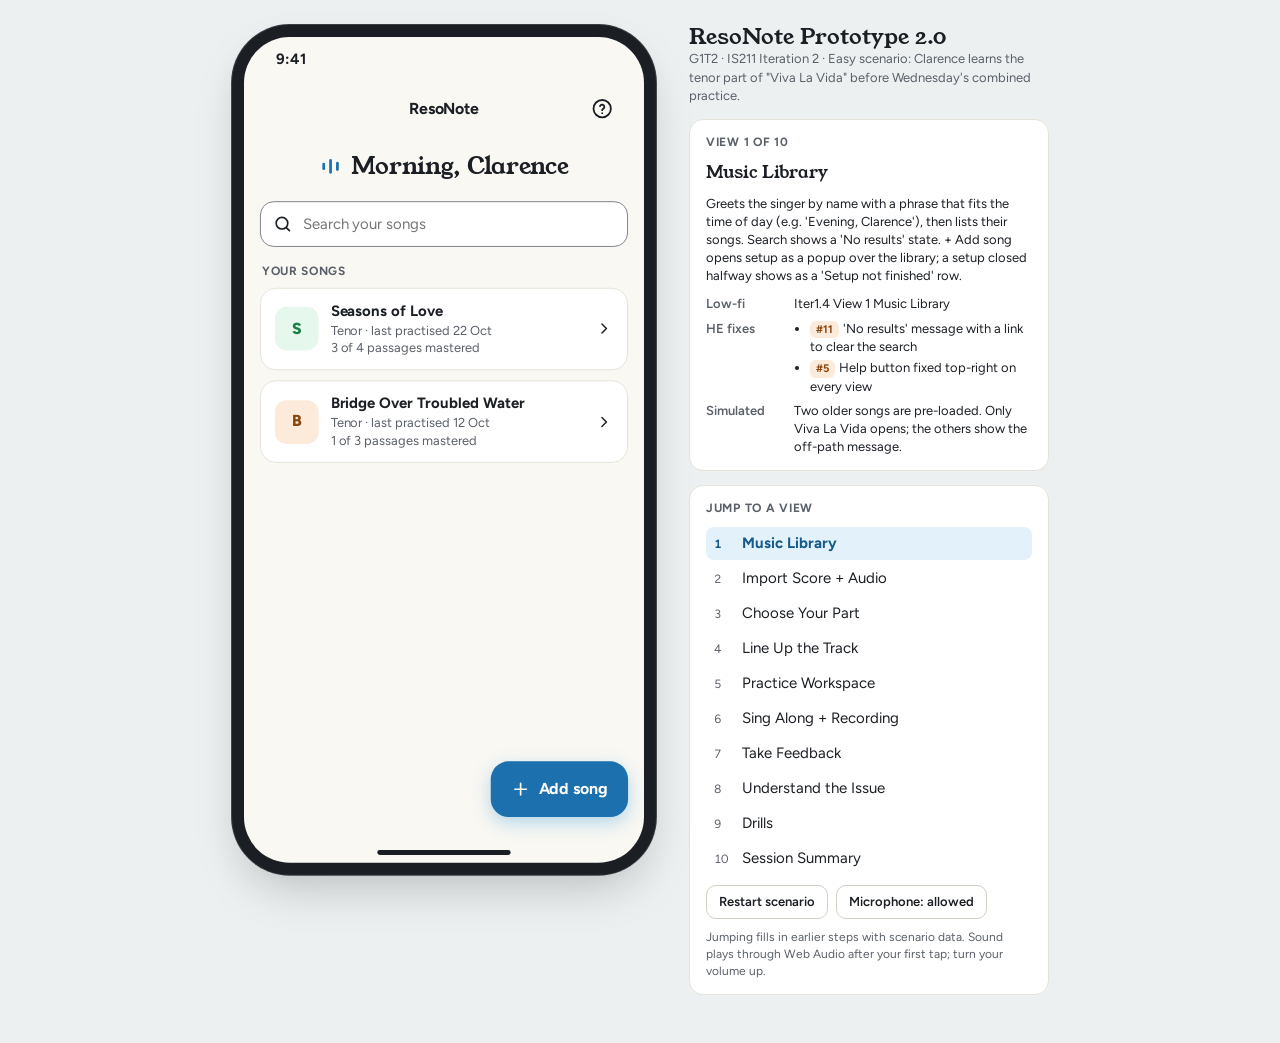
==== index.html @ 0f96b829 "A/B: Done button under the tempo control opens done.html for Loop11 Co-Authored-By: Claude Opus 5.5 " ====
<!doctype html>
<html lang="en">
<meta name="viewport" content="width=device-width, initial-scale=1, viewport-fit=cover">
<style>body{margin:0}</style>
<meta charset="utf-8">
<title>ResoNote Prototype 2.0</title>
<meta name="claude:viewport-fit-sides" content="cover">
<link rel="preconnect" href="https://fonts.googleapis.com">
<link rel="preconnect" href="https://fonts.gstatic.com" crossorigin>
<link href="https://fonts.googleapis.com/css2?family=Figtree:wght@400;500;600;700;800&family=Young+Serif&display=swap" rel="stylesheet">
<!--
  ResoNote Iteration 2 high-fidelity prototype (Prototype 2.0), G1T2.
  Built 26 Oct 2026 from the Iter1.4 low-fidelity prototype (16 views) and the
  21 Oct "ResoNote Hi-Fi Drill (HE fixes).html". Follows the Iter2.02 easy scenario:
  Clarence imports "Viva La Vida", picks tenor, fixes a 2-bar count-in offset, loops
  the bridge (bars 33-48) at half speed, records it, and drills bar 42.
  Simulated: file picker, audio-to-score sync, pitch detection, microphone input level,
  AI coach scores and drill results (scripted, the same on every run). Reference audio is
  a Web Audio synth of the tenor line.
  26 Oct UX checklist pass: Confirm sync warns when the track is still off; bar strip uses symbols
  as well as colour; 44px tap targets; larger type; light mode only; one record label ("Record take");
  count-in shows "Get ready"; microphone pre-prompt before the first take.
  26 Oct UI/UX audit pass: score is the hero (bigger staff on a paper band, 2-3 lines); Take Feedback leads
  with "Fix this first"; one colour rule (green good, amber check, orange fix first, blue actions);
  Cancel button on Recording; sync slider centred on 0; sentence-case headings; flat lists.
  LLM declaration: AI-drafted (Claude). The team must run the scenario on a phone-sized
  screen and check every label against Iter2.02, Iter2.03 and Iter2.04 before submitting.
-->
<style>
/* Layout: a phone-sized app on the left, a "prototype guide" rail on the right (stacks below on phones). */
:root{
  /* Three-tone palette: cream background, blue main (actions, selection, your progress), orange accent
     (highlights and "check / fix first"). Green and red are kept only as universal indicators
     (green = good, red = error, recording, delete). Text shades keep 4.5:1 (WCAG 1.4.3). */
  --page:#ECF0F1; --bg:#F9F8F3; --card:#FFFFFF; --sunk:#F2F1EA; --ink:#1B1F24; --muted:#5A6068;
  --line:#E5E3D9; --line2:#D3D0C4; --staff:#8F949A;
  --blue:#1C70AD; --blue-soft:#E3F1FB; --blue-ink:#155A8C; --on-accent:#FFFFFF;
  --orange:#B35C14; --orange-soft:#FCEBDA; --orange-ink:#8A440E;
  --red:#C0392B; --green:#1A7F45; --green-soft:#E6F8ED;
  --scrim:rgba(27,31,36,.48);
  --sec-a:#EEF1EC; --sec-b:#E4E9EC; --wave:#B6BCC2;
  --edge:#80838B; /* 3:1+ boundary for inputs, switch tracks and radios (WCAG 1.4.11) */
  --pw:402px; --ph:830px;
  /* Mobile margins: 16px side gutter (iOS layout margin, Material 16dp). Every tap target and its hover/focus
     background stays inside it. Safe areas keep content clear of the status bar, rounded corners and home indicator. */
  --gutter:16px; --safe-t:44px; --safe-b:34px;
  --f-serif:"Young Serif",Georgia,"Times New Roman",serif; /* greeting and headings only; one weight (400) */
  --f-ui:Figtree,system-ui,-apple-system,"Segoe UI",sans-serif;
  color-scheme:light; /* the app is light-only, whatever the OS theme */
}

*{box-sizing:border-box}
body{background:var(--page);color:var(--ink);font:15px/1.4 var(--f-ui);padding-block:24px 48px;
  padding-left:max(16px,env(safe-area-inset-left,0px));padding-right:max(16px,env(safe-area-inset-right,0px))}
button,input,select{font:inherit;color:inherit}
button{cursor:pointer}
:focus-visible{outline:3px solid var(--blue);outline-offset:2px}
.wrap{display:flex;flex-wrap:wrap;gap:32px;justify-content:center;align-items:flex-start;max-width:1120px;margin:0 auto}

/* ---------- Guide rail ---------- */
.guide{width:360px;max-width:100%;display:flex;flex-direction:column;gap:14px;min-width:0}
/* A/B test links show the phone only: no guide text, no view switcher */
.ab .guide{display:none}
.guide h1{font-family:var(--f-serif);font-weight:400;font-size:22px;line-height:1.2;margin:0;text-wrap:balance}
.guide .lede{margin:0;color:var(--muted);font-size:13px}
.gcard{background:var(--card);border:1px solid var(--line);border-radius:14px;padding:14px 16px;display:flex;flex-direction:column;gap:10px}
.gcard h2{font-size:12px;letter-spacing:.06em;text-transform:uppercase;color:var(--muted);margin:0}
.vlist{display:flex;flex-direction:column;gap:2px;margin:0;padding:0;list-style:none}
.vlist button{width:100%;display:flex;gap:10px;align-items:baseline;text-align:left;border:0;background:transparent;border-radius:8px;padding:6px 8px}
.vlist button:hover{background:var(--sunk)}
.vlist button[aria-current="true"]{background:var(--blue-soft);color:var(--blue-ink);font-weight:700}
.vlist .n{font-variant-numeric:tabular-nums;color:var(--muted);width:18px;flex:none;font-size:12px}
.vlist button[aria-current="true"] .n{color:var(--blue-ink)}
.gnow .vn{font-family:var(--f-serif);font-size:17px;font-weight:400}
.gnow p{margin:0;font-size:13px}
.gnow dl{margin:0;display:grid;grid-template-columns:78px 1fr;gap:6px 10px;font-size:13px}
.gnow dt{color:var(--muted);font-weight:600}
.gnow dd{margin:0;min-width:0}
.gnow ul{margin:0;padding-left:16px;display:flex;flex-direction:column;gap:3px}
.he{display:inline-block;font-size:11px;font-weight:700;padding:1px 6px;border-radius:6px;background:var(--orange-soft);color:var(--orange-ink);margin-right:4px}
.seg{display:grid;grid-template-columns:1fr 1fr;border:1px solid var(--line2);border-radius:10px;overflow:hidden}
.seg button{border:0;background:var(--card);padding:8px 6px;font-size:13px;font-weight:600;line-height:1.25}
.seg button[aria-pressed="true"]{background:var(--blue);color:var(--on-accent)}
.gsmall{font-size:12px;color:var(--muted);margin:0}
.grow{display:flex;gap:8px;flex-wrap:wrap}
.gbtn{border:1px solid var(--line2);background:var(--card);border-radius:10px;padding:7px 12px;font-size:13px;font-weight:600}

/* ---------- Phone ---------- */
.phone{width:var(--pw);height:var(--ph);max-width:100%;border-radius:46px;overflow:hidden;position:relative;background:var(--bg);
  box-shadow:0 0 0 12px var(--ink),0 0 0 13px #3A3C42,0 22px 48px rgba(0,0,0,.22);display:flex;flex-direction:column;flex:none;
  transform:scale(var(--s,1));transform-origin:top left;margin:13px;padding-block:var(--safe-t) var(--safe-b)}
/* simulated iOS status bar and home indicator; drawn on the frame so they sit above every view and overlay */
.phone::before{content:"9:41";position:absolute;top:0;left:0;right:0;height:var(--safe-t);padding:0 32px;display:flex;align-items:center;font-size:15px;font-weight:700;color:var(--ink);pointer-events:none;z-index:40}
.phone::after{content:"";position:absolute;bottom:8px;left:50%;width:134px;height:5px;margin-left:-67px;border-radius:3px;background:var(--ink);pointer-events:none;z-index:40}
/* screen is 402 x 830 pt: iPhone 16 Pro width; with the 12px bezel the frame is about 2:1, like a real iPhone body */
.phone-box{flex:none;width:calc((var(--pw) + 26px) * var(--s,1));height:calc((var(--ph) + 26px) * var(--s,1))}
@media (max-width:480px){
  .phone-box{width:100%;height:auto}
  .phone{width:100%;height:calc(100svh - 40px);min-height:640px;border-radius:22px;box-shadow:0 0 0 1px var(--line2);transform:none;margin:0;--safe-t:4px;--safe-b:8px}
  .phone::before,.phone::after{display:none} /* on a real phone the OS draws these */
  .wrap{gap:24px}
}
.scr{display:flex;flex-direction:column;height:100%;min-height:0}
.hdr{height:56px;display:grid;grid-template-columns:48px 1fr 48px;align-items:center;padding:0 var(--gutter);flex:none}
.hdr .ttl{text-align:center;min-width:0}
.hdr .ttl b{display:block;font-size:16px;font-weight:700;white-space:nowrap;overflow:hidden;text-overflow:ellipsis}
.hdr .ttl span{display:block;font-size:13px;color:var(--muted)}
.ib{width:44px;height:44px;border:0;background:transparent;border-radius:12px;display:flex;align-items:center;justify-content:center}
.ib:hover{background:var(--sunk)}
.body{padding:2px var(--gutter) 14px;display:flex;flex-direction:column;gap:10px;flex:1;min-height:0;overflow-y:auto;overscroll-behavior:contain}
.ftr{padding:10px var(--gutter) 12px;display:flex;gap:10px;align-items:center;flex:none;border-top:1px solid var(--line);background:var(--bg)}
.ftr.col{flex-direction:column;align-items:stretch}
.ftr.col .btn{flex:none}
.card{background:var(--card);border:1px solid var(--line);border-radius:16px}
.pad{padding:12px 14px}
.h1{font-family:var(--f-serif);font-size:23px;font-weight:400;margin:4px 0 0;line-height:1.2;text-wrap:balance}
.lead{margin:0;color:var(--muted);font-size:15px}
.sub{font-size:14px;color:var(--muted)}
.lbl{font-size:15px;font-weight:600}
.hint{font-size:13px;color:var(--muted)}
.row{display:flex;align-items:center;justify-content:space-between;gap:8px}
/* section heading: sentence case, no tracking (the old tracked ALL-CAPS label read as template chrome) */
.eyebrow{font-size:15px;font-weight:700;color:var(--ink)}
/* flat section on the page background, used instead of a card for lists */
.sect{display:flex;flex-direction:column;gap:4px;border-top:1px solid var(--line);padding-top:12px}
/* the score is printed on a full-width "paper" band, the one surface that isn't a card */
.paper{margin:0 calc(-1 * var(--gutter));background:var(--card);border-block:1px solid var(--line);padding:4px var(--gutter) 10px;display:flex;flex-direction:column;gap:2px}
.paper .scap{padding:6px 0 0}
/* workspace score: drag (or swipe) sideways to page through the bars, 4 at a time */
.drag-score{touch-action:pan-y;cursor:grab;user-select:none;-webkit-user-select:none}
.drag-score.dragging{cursor:grabbing}
.drag-score [data-lines]{will-change:transform}
.scap .link{min-height:28px;padding:0;font-size:13px}
.tbtn{min-height:44px;border:0;background:transparent;padding:0 8px;font-size:15px;font-weight:700;color:var(--ink);border-radius:10px}
.tbtn:hover{background:var(--sunk)}
.hdr.wide{grid-template-columns:84px 1fr 84px}
.hdr.wide .tbtn{justify-self:start}
.hdr.wide .ib{justify-self:end}
.seg3{display:grid;grid-template-columns:repeat(3,1fr);gap:6px}
.seg3 button{min-height:48px;border-radius:12px;border:1px solid var(--line2);background:var(--card);font-size:14px;font-weight:700;display:flex;align-items:center;justify-content:center;gap:6px;padding:0 6px}
.seg3 button[aria-pressed="true"]{background:var(--blue);border-color:var(--blue);color:var(--on-accent)}
.prog{height:4px;border-radius:2px;background:var(--line);overflow:hidden}
.prog i{display:block;height:100%;width:0;background:var(--red)}
.ends{display:flex;justify-content:space-between;font-size:12px;color:var(--muted);margin-top:-4px}
.tnum{font-variant-numeric:tabular-nums}

/* step indicator (HE #15) */
.steps3{display:flex;flex-direction:column;gap:6px}
.steps3 .bars{display:grid;grid-template-columns:repeat(3,1fr);gap:6px}
.steps3 .bars i{height:5px;border-radius:3px;background:var(--line)}
.steps3 .bars i.on{background:var(--blue)}

/* buttons */
.btn{height:54px;border-radius:16px;font-size:16px;font-weight:700;display:flex;align-items:center;justify-content:center;gap:10px;border:0;padding:0 16px}
.btn.pri{flex:1;background:var(--blue);color:var(--on-accent)}
.btn.rec{flex:1;background:var(--blue);color:var(--on-accent)}
.btn.stop{flex:1;background:var(--ink);color:var(--bg)}
.btn.sec{flex:none;border:1px solid var(--line2);background:var(--card);color:var(--ink);font-size:15px;font-weight:600}
.btn.ghost{border:1.5px solid var(--blue);background:transparent;color:var(--blue-ink);font-size:15px;font-weight:700}
.btn.danger{background:var(--red);color:var(--on-accent)}
.btn.full{width:100%}
.btn:disabled,.mini:disabled,.sbtn:disabled{opacity:.42;cursor:not-allowed}
.dot{width:12px;height:12px;border-radius:50%;background:currentColor}
.sq{width:12px;height:12px;border-radius:2px;background:currentColor}
.mini{height:44px;padding:0 12px;border-radius:10px;border:1px solid var(--line2);background:var(--card);font-size:13px;font-weight:600;display:inline-flex;align-items:center;gap:6px}
.mini.on{background:var(--blue);color:var(--on-accent);border-color:var(--blue)}
.mini.danger{color:var(--red)}
.link{border:0;background:none;color:var(--blue-ink);font-weight:700;padding:4px 0;font-size:14px;min-height:44px;display:inline-flex;align-items:center}

/* chips & badges */
.badge{display:inline-flex;align-items:center;gap:6px;padding:4px 10px;border-radius:999px;font-size:12px;font-weight:700}
.badge.o{background:var(--orange-soft);color:var(--orange-ink)}
.badge.b{background:var(--blue-soft);color:var(--blue-ink)}
.badge.g{background:var(--green-soft);color:var(--green)}
.badge.a{background:var(--orange-soft);color:var(--orange-ink)}
.chip{display:inline-flex;align-items:center;gap:4px;padding:4px 8px;border-radius:8px;font-size:12px;font-weight:600}
.chip.clean{background:var(--green-soft);color:var(--green)}
.chip.miss{background:var(--orange-soft);color:var(--orange-ink)}
.chips{display:flex;flex-wrap:wrap;gap:6px;align-items:center;min-height:26px}

/* switches */
.switch{display:flex;align-items:center;gap:8px;min-height:44px;border:0;background:transparent;padding:0}
.switch .word{font-size:14px;font-weight:700;width:28px;text-align:right}
.track{width:46px;height:28px;border-radius:999px;position:relative;display:inline-block;background:var(--edge);transition:background .15s}
.track.on{background:var(--blue)}
.knob{position:absolute;top:3px;left:3px;width:22px;height:22px;border-radius:50%;background:#fff;box-shadow:0 1px 2px rgba(0,0,0,.3);transition:left .15s}
.track.on .knob{left:21px}
.set-row{display:flex;align-items:center;justify-content:space-between;min-height:52px;gap:8px}
.set-row+.set-row{border-top:1px solid var(--line)}
.stepper{display:flex;align-items:center;gap:4px}
.sbtn{width:44px;height:44px;border-radius:10px;border:1px solid var(--line2);background:var(--card);font-size:20px;line-height:1}
.bpm-btn{min-width:96px;height:44px;border:1px dashed var(--edge);border-radius:10px;background:var(--card);padding:0 6px;font-variant-numeric:tabular-nums}
.bpm-btn b{font-size:16px}
.bpm-btn span{font-size:12px;color:var(--muted)}
.bpm-edit{display:flex;gap:6px;align-items:center}
.bpm-edit input{width:70px;height:44px;border:2px solid var(--blue);border-radius:10px;text-align:center;font-size:16px;background:var(--card)}
.bpm-edit .done{height:44px;padding:0 12px;border-radius:10px;border:0;background:var(--blue);color:var(--on-accent);font-weight:700}
.err{font-size:13px;color:var(--red);font-weight:600}
.req{font-size:12px;font-weight:700;color:var(--red);margin-left:6px}
.file .ft .req{display:inline;color:var(--red);font-size:12px}
.field label.has-req{justify-content:flex-start}
.sheet .btn{flex:none}
input[type=range]{width:100%;margin:0;height:44px;background:transparent;-webkit-appearance:none;appearance:none;--p:50%}
input[type=range]:disabled{opacity:.35;cursor:not-allowed}
.ib.lab{flex-direction:column;gap:1px;width:60px;height:54px;border:1px solid var(--line2);border-radius:16px;font-size:11px;font-weight:700;color:var(--ink)}
input[type=range]::-webkit-slider-runnable-track{height:6px;border-radius:3px;background:linear-gradient(to right,var(--blue) var(--p),var(--line2) var(--p))}
input[type=range]::-moz-range-track{height:6px;border-radius:3px;background:var(--line2)}
input[type=range]::-moz-range-progress{height:6px;border-radius:3px;background:var(--blue)}
input[type=range]::-webkit-slider-thumb{-webkit-appearance:none;width:22px;height:22px;margin-top:-8px;border-radius:50%;background:#fff;border:2px solid var(--blue);box-shadow:0 1px 3px rgba(0,0,0,.35)}
input[type=range]::-moz-range-thumb{width:18px;height:18px;border-radius:50%;background:#fff;border:2px solid var(--blue)}

/* page title: a big serif title and one line on what this screen is for */
.ptitle{display:flex;flex-direction:column;gap:2px;padding-top:2px}
.ptitle .h1{margin:0;font-size:27px}
.ptitle .lead{font-size:15px}
/* workspace coach hub: drills and the last take, one tap from the workspace */
.hub{padding:0 14px}
.hub .hrow{display:flex;align-items:center;gap:12px;min-height:64px;width:100%;border:0;background:transparent;text-align:left;padding:8px 0;color:var(--ink);font:inherit}
.hub .hrow+.hrow{border-top:1px solid var(--line)}
.hub .hic{width:40px;height:40px;border-radius:12px;background:var(--blue-soft);color:var(--blue-ink);display:flex;align-items:center;justify-content:center;flex:none;font-weight:700;font-size:14px}
.hub .htx{flex:1;min-width:0;display:flex;flex-direction:column}
.hub .htx .sub{font-size:13px}
.hub .go{flex:none;color:var(--blue-ink);font-weight:700;font-size:14px;display:inline-flex;align-items:center;gap:2px}
.hub .mini.on{pointer-events:none}
/* drill mode bar: pinned under the header while the workspace is drilling, with the Leave drill exit */
.modebar{flex:none;display:flex;align-items:center;gap:10px;padding:8px var(--gutter);background:var(--blue-soft);border-bottom:1px solid var(--line)}
.modebar .mic2{width:32px;height:32px;border-radius:10px;background:var(--card);color:var(--blue-ink);display:flex;align-items:center;justify-content:center;flex:none}
.modebar .mtx{flex:1;min-width:0;display:flex;flex-direction:column;color:var(--blue-ink);font-size:14px;line-height:1.3}
.modebar .mtx span{font-size:12px;color:var(--ink);opacity:.8}
.modebar .mini{flex:none;background:var(--card);border-color:var(--blue);color:var(--blue-ink);font-weight:700}
/* drill in progress, shown inside the Coach card on the workspace */
.hub .fpanel{border-top:1px solid var(--line);display:flex;flex-direction:column;gap:8px}
.link:disabled{opacity:.42;cursor:not-allowed}
/* "Bar 42 fixed" banner on the take that checks the drill */
.fixed{border:2px solid var(--green);display:flex;flex-direction:column;gap:8px}
/* Drills page: bars to fix */
.drow{display:flex;align-items:center;gap:10px;width:100%;min-height:56px;padding:8px 0;border:0;border-top:1px solid var(--line);background:none;color:var(--ink);text-align:left}
.drow:first-of-type{border-top:0}
.drow .tn{flex:none;width:24px;height:24px;border-radius:50%;background:var(--sunk);font-size:12px;font-weight:800;display:flex;align-items:center;justify-content:center}
.drow[aria-current="true"] .tn{background:var(--blue);color:var(--on-accent)}
.drow .tb{flex:1;min-width:0;display:flex;flex-direction:column;font-size:15px}
.drow .tb>span{font-size:13px;color:var(--muted)}
.drow .chev{color:var(--muted);display:flex}
/* coach demo video (simulated): dark frame, notes of bar 42, captions */
.vid{flex:none;background:var(--card);border:1px solid var(--line);border-radius:16px;overflow:hidden}
.vid .frame{position:relative;display:block;width:100%;aspect-ratio:2/1;background:#1B1F24;color:#fff;border:0;padding:0;cursor:pointer}
.vid .frame>svg{position:absolute;inset:0;width:100%;height:100%}
.vid .vn{fill:rgba(255,255,255,.3);transition:fill .2s}
.vid .vn.on{fill:var(--orange-soft)}
.vid .vl{fill:rgba(255,255,255,.55);font:600 11px var(--f-ui)}
.vid .vl.on{fill:#fff}
.vid .who{position:absolute;left:10px;top:10px;display:flex;align-items:center;gap:6px;font-size:12px;font-weight:700;background:rgba(255,255,255,.14);padding:4px 9px;border-radius:999px}
.vid .bigp{position:absolute;left:50%;top:46%;transform:translate(-50%,-50%);width:56px;height:56px;border-radius:50%;background:rgba(255,255,255,.94);color:#1B1F24;display:flex;align-items:center;justify-content:center}
.vid .cap{position:absolute;left:10px;right:10px;bottom:12px;font-size:14px;line-height:1.3;font-weight:600;background:rgba(0,0,0,.62);padding:6px 9px;border-radius:8px;text-align:center}
.vid .vbar{position:absolute;left:0;right:0;bottom:0;height:4px;background:rgba(255,255,255,.2)}
.vid .vbar i{display:block;height:100%;width:0;background:var(--orange-soft)}
.vid .vctl{display:flex;align-items:center;gap:8px;padding:4px 10px}
.vid .vctl .tnum{flex:1}
.vrow{display:flex;align-items:center;gap:12px;padding:8px 10px 8px 14px}
.vrow .vth{width:56px;height:36px;border-radius:8px;background:#1B1F24;color:#fff;display:flex;align-items:center;justify-content:center;flex:none}
.vrow .htx{flex:1;min-width:0;display:flex;flex-direction:column}

/* score */
.score{position:relative;margin:0 auto;overflow:hidden}
.score svg{display:block;max-width:100%;height:auto}
.stf .ln{stroke:var(--staff);stroke-width:1}
.stf .bl{stroke:var(--ink);stroke-width:1.3}
.stf .nh{fill:var(--ink);stroke:var(--ink);stroke-width:1.3}
.stf .nh.o{fill:var(--card)}
.stf .st{stroke:var(--ink);stroke-width:1.3}
.stf .bm{fill:var(--ink)}
.stf .num{fill:var(--muted);font:600 11px var(--f-ui)}
.stf .num.on{fill:var(--blue-ink)}
.stf .hl-loop{fill:var(--blue-soft)}
.stf .hl-focus{fill:var(--orange-soft)}
.stf .hl-sel{fill:none;stroke:var(--orange);stroke-width:1.5;stroke-dasharray:3 3}
.stf .dim{fill:var(--card);opacity:.78}
.stf .gd{fill:none;stroke:var(--blue);stroke-width:2;stroke-dasharray:4 4;stroke-linecap:round}
.stf .gn{fill:var(--blue);font:700 11px var(--f-ui)}
.stf .rest{fill:none;stroke:var(--ink);stroke-width:2;stroke-linejoin:round}
.stf .nm{fill:var(--blue-ink);font:700 10px var(--f-ui)}
.score+.score{margin-top:2px}
.ph{position:absolute;width:2px;background:var(--blue);pointer-events:none;display:none}
.ph.paused{background:repeating-linear-gradient(var(--blue) 0 6px,transparent 6px 10px)}
.scap{display:flex;justify-content:space-between;align-items:center;padding:8px 12px 0;font-size:13px;min-height:28px}
.recl{display:flex;align-items:center;gap:6px;color:var(--red);font-weight:700}
.recdot{width:9px;height:9px;border-radius:50%;background:var(--red);animation:blink 1s steps(2,start) infinite}
@keyframes blink{to{visibility:hidden}}

/* loop timeline (Change 3, HE #4) */
.tl{position:relative;height:74px;margin:4px 8px 0;touch-action:none;user-select:none}
.tl .secs{position:absolute;left:0;right:0;top:0;height:20px}
.tl .sec{position:absolute;top:0;height:20px;font-size:11px;font-weight:700;color:var(--muted);padding:3px 0 0 4px;white-space:nowrap;overflow:hidden;border-left:1px solid var(--line2)}
.tl .wv{position:absolute;left:0;right:0;top:22px;height:40px;border-radius:6px;background:var(--sunk);overflow:hidden}
.tl .wv svg{width:100%;height:100%;display:block}
.tl .wv rect{fill:var(--wave)}
.tl .sel{position:absolute;top:20px;height:44px;background:rgba(28,112,173,.16);border:2px solid var(--blue);border-radius:6px;pointer-events:none}
.tl .hd{position:absolute;top:16px;width:44px;height:52px;margin-left:-22px;display:flex;align-items:center;justify-content:center;border:0;background:transparent;padding:0;cursor:ew-resize}
.tl .hd i{width:14px;height:44px;border-radius:5px;background:var(--blue);display:flex;align-items:center;justify-content:center;box-shadow:0 1px 3px rgba(0,0,0,.25)}
.tl .hd i::after{content:"";width:2px;height:16px;border-left:1px solid var(--on-accent);border-right:1px solid var(--on-accent);opacity:.8}
.tl .tph{position:absolute;top:20px;height:44px;width:2px;background:var(--ink);pointer-events:none}
.tl .ax{position:absolute;left:0;right:0;bottom:0;height:12px;font-size:11px;color:var(--muted)}
.tl .ax span{position:absolute;transform:translateX(-50%)}
.readout{display:flex;justify-content:space-between;align-items:baseline;gap:8px;flex-wrap:wrap}
.readout b{font-size:15px}

/* keyboard (HE #18) */
.kbwrap{display:flex;flex-direction:column;gap:4px}
.kbscroll{overflow-x:auto;border-radius:10px;border:1px solid #8F929A;-webkit-overflow-scrolling:touch}
.kb{position:relative;height:110px;display:flex;width:max-content;background:#FAFAF7}
.kb .w{flex:none;width:44px;position:relative;border:0;border-right:1px solid #C9C7BF;background:#FAFAF7;display:flex;align-items:flex-end;justify-content:center;padding-bottom:5px;font-size:10px;font-weight:700;color:#5B5E66}
.kb .w:last-child{border-right:0}
.kb .w.hit{background:var(--blue-soft);color:var(--blue-ink)}
.kb .k{position:absolute;top:0;width:28px;height:60%;background:#17181C;border:0;border-radius:0 0 4px 4px;padding:0}
.kb .k.hit{background:var(--blue)}
.kb .w.mid::before{content:"";position:absolute;bottom:22px;left:50%;width:8px;height:8px;margin-left:-4px;border-radius:50%;background:var(--blue)}
.kb .w.mid{color:var(--blue-ink)}
.kbkey{font-size:12px;color:var(--muted);display:flex;align-items:center;gap:6px}
.kbkey i{width:8px;height:8px;border-radius:50%;background:var(--blue);display:inline-block}

/* meter (HE #9) */
.meter{display:flex;align-items:center;gap:10px}
.meter .bars{display:flex;align-items:flex-end;gap:3px;height:26px;flex:none}
.meter .bars i{display:block;width:5px;border-radius:2px;background:var(--green);height:4px}
.meter .lvl{font-size:13px;font-weight:700;color:var(--green);margin-left:auto;text-align:right}
.meter .lvl.wait{color:var(--muted)}

/* lists */
.song{display:flex;align-items:center;gap:12px;padding:12px 14px;border:1px solid var(--line);background:var(--card);border-radius:16px;text-align:left;width:100%}
.song .art{width:44px;height:44px;border-radius:12px;flex:none;display:flex;align-items:center;justify-content:center;font-weight:800;font-size:16px}
.song .meta{flex:1;min-width:0}
.song .meta b{display:block;font-size:15px}
.song .meta span{display:block;font-size:13px;color:var(--muted);white-space:nowrap;overflow:hidden;text-overflow:ellipsis}
.greet{display:flex;flex-direction:column;align-items:center;gap:6px;text-align:center;padding:14px 4px 10px}
.greet h1{margin:0;display:flex;align-items:center;justify-content:center;gap:10px;max-width:100%;font:400 24px/1.2 var(--f-serif);letter-spacing:-.01em;white-space:nowrap}
.greet h1 span{min-width:0;overflow:hidden;text-overflow:ellipsis} /* greeting stays on one line */
.greet h1 svg{flex:none;color:var(--blue)}
.greet h1 svg rect{animation:hum 1.6s ease-in-out infinite;transform-origin:center;transform-box:fill-box}
.greet h1 svg rect:nth-child(2){animation-delay:.2s}.greet h1 svg rect:nth-child(3){animation-delay:.4s}
@keyframes hum{50%{transform:scaleY(.55)}}
.lib-h{font-size:12px;letter-spacing:.06em;text-transform:uppercase;color:var(--muted);font-weight:700;margin:6px 2px -2px}
.search{display:flex;align-items:center;gap:8px;height:46px;border:1px solid var(--edge);border-radius:14px;padding:0 12px;background:var(--card)}
.search input{border:0;background:transparent;flex:1;min-width:0;height:100%;font-size:15px;outline:none}
.fab{position:absolute;right:var(--gutter);bottom:calc(var(--safe-b) + 12px);height:56px;border-radius:18px;padding:0 20px;border:0;background:var(--blue);color:var(--on-accent);font-weight:700;font-size:16px;display:flex;align-items:center;gap:8px;box-shadow:0 6px 18px rgba(52,152,219,.35)}
.file{display:flex;align-items:center;gap:12px;padding:12px 14px;border-radius:16px;border:1.5px dashed var(--line2);background:var(--card)}
.file.ok{border-style:solid;border-color:var(--line)}
.file.bad{border-color:var(--red);border-style:solid}
.file .fi{width:40px;height:40px;border-radius:10px;background:var(--sunk);display:flex;align-items:center;justify-content:center;flex:none;color:var(--muted)}
.file.ok .fi{background:var(--blue-soft);color:var(--blue-ink)}
.file .ft{flex:1;min-width:0}
.file .ft b{display:block;font-size:14px}
.file .ft span{display:block;font-size:13px;color:var(--muted);overflow:hidden;text-overflow:ellipsis;white-space:nowrap}
.field label{display:flex;justify-content:space-between;font-size:14px;font-weight:700;margin-bottom:6px}
.field input{width:100%;height:46px;border:1px solid var(--edge);border-radius:12px;padding:0 12px;font-size:15px;background:var(--card)}
.field input.bad{border:2px solid var(--red)}
.opt{display:flex;align-items:center;gap:12px;min-height:60px;padding:10px 14px;border-radius:14px;border:1px solid var(--line2);background:var(--card);width:100%;text-align:left}
.opt.on{border:2px solid var(--blue);background:var(--blue-soft)}
.opt .ot{font-size:15px;font-weight:700;display:block}
.opt .od{font-size:13px;color:var(--muted);display:block}
.radio{width:20px;height:20px;border-radius:50%;border:2px solid var(--edge);flex:none;display:flex;align-items:center;justify-content:center}
.opt.on .radio{border-color:var(--blue)}
.opt.on .radio::after{content:"";width:10px;height:10px;border-radius:50%;background:var(--blue)}

/* feedback */
.overall{display:flex;align-items:center;gap:14px}
.ring{width:72px;height:72px;flex:none}
.ring .bg{stroke:var(--line);fill:none;stroke-width:8}
.ring .fg{stroke:var(--blue);fill:none;stroke-width:8;stroke-linecap:round}
.ring .fg.a{stroke:var(--orange)}
.ring .fg.g{stroke:var(--green)}
.ring text{fill:var(--ink);font:800 20px var(--f-ui)}
.ring text.of{fill:var(--muted);font:600 10px var(--f-ui)}
.metric{display:flex;flex-direction:column;gap:6px;padding:10px 0}
.metric+.metric{border-top:1px solid var(--line)}
.metric .top{display:flex;align-items:center;gap:6px}
.metric .nm{font-size:15px;font-weight:700}
.metric .sc{margin-left:auto;font-size:15px;font-weight:800;font-variant-numeric:tabular-nums}
.metric .bar{height:6px;border-radius:3px;background:var(--line);overflow:hidden}
.metric .bar i{display:block;height:100%;border-radius:3px}
.metric .tip{font-size:13px;background:var(--sunk);border-radius:10px;padding:8px 10px}
/* .mtip, not .tip: .tip is the Help tour bubble (position:absolute), which made this float over the (i) button and ignore scrolling */
.mtip{display:flex;align-items:center;gap:8px;font-size:13px;line-height:1.4;background:var(--sunk);border-radius:10px;padding:4px 4px 4px 10px}
.mtip span{flex:1}
.mtip .x{width:44px;height:44px;flex:none;border:0;background:transparent;color:var(--muted);font-size:18px;display:flex;align-items:center;justify-content:center;padding:0}
/* 44px hit area around a 28px circle; negative margin keeps the metric row compact */
.info{width:44px;height:44px;margin:-8px -6px;border:0;background:transparent;display:flex;align-items:center;justify-content:center;padding:0}
.info span{width:28px;height:28px;border-radius:50%;border:1px solid var(--edge);background:var(--card);font-size:13px;font-weight:800;color:var(--muted);display:flex;align-items:center;justify-content:center}
.info[aria-expanded="true"] span{background:var(--blue);color:var(--on-accent);border-color:var(--blue)}
/* fixed-width cells that scroll sideways, so a loop of any length (e.g. bars 31-60) keeps readable cells */
.bstrip{display:grid;grid-auto-flow:column;grid-auto-columns:30px;gap:3px;overflow-x:auto;scroll-snap-type:x proximity;padding-bottom:8px;scrollbar-width:thin;scrollbar-color:var(--edge) transparent}
.bstrip::-webkit-scrollbar{height:6px}
.bstrip::-webkit-scrollbar-thumb{background:var(--edge);border-radius:3px}
.bstrip span{scroll-snap-align:start}
/* each cell carries a symbol as well as a colour, so status never relies on colour alone */
.bstrip span{height:38px;border-radius:5px;display:flex;flex-direction:column;align-items:center;justify-content:center;gap:1px;font-size:11px;font-weight:700;line-height:1}
.bstrip span i{font-style:normal;font-size:11px}
.bstrip .g{background:var(--green-soft);color:var(--green)}
.bstrip .a{background:var(--orange-soft);color:var(--orange-ink)}
.bstrip .r{background:var(--orange);color:var(--on-accent)}
.prio{border:2px solid var(--orange);background:var(--card)}
.issue{display:flex;gap:10px;align-items:flex-start;font-size:14px}
.issue .tag{flex:none;font-size:11px;font-weight:800;padding:3px 7px;border-radius:6px;background:var(--orange-soft);color:var(--orange-ink);min-width:62px;text-align:center}
.saved{display:inline-flex;align-items:center;gap:4px;font-size:12px;font-weight:700;color:var(--green)}
.acts{display:flex;gap:8px;flex-wrap:wrap}
.cmp{display:flex;align-items:center;gap:12px;padding:10px 14px}
.cmp .pb{width:44px;height:44px;border-radius:50%;border:0;display:flex;align-items:center;justify-content:center;flex:none}
.cmp .pb.you{background:var(--orange-soft);color:var(--orange-ink)}
.cmp .pb.ref{background:var(--blue-soft);color:var(--blue-ink)}
.chart .tg{fill:var(--blue-soft);stroke:var(--blue);stroke-width:1}
.chart .you{fill:none;stroke:var(--orange);stroke-width:2.5;stroke-linecap:round;stroke-linejoin:round}
.chart .gl{stroke:var(--line);stroke-width:1}
.chart text{fill:var(--muted);font:600 11px var(--f-ui)}
.chart .an{fill:var(--orange-ink);font:700 11px var(--f-ui)}
.chart .cur{stroke:var(--ink);stroke-width:1.5}
.chart .fz{fill:var(--orange-soft);opacity:.7}
.chart .brk{fill:none;stroke:var(--orange-ink);stroke-width:1.5}
.chart .mkr circle{fill:var(--orange)}
.chart .mn{fill:var(--on-accent);font:800 10px var(--f-ui)}
.pcard{display:flex;gap:10px;align-items:flex-start;width:100%;text-align:left;padding:10px 12px;border-radius:14px;border:1px solid var(--line2);background:var(--card);color:var(--ink)}
.pcard.on{border:2px solid var(--orange);background:var(--orange-soft)}
.pcard .pn{flex:none;width:22px;height:22px;border-radius:50%;background:var(--orange);color:var(--on-accent);font-size:12px;font-weight:800;display:flex;align-items:center;justify-content:center}
.pcard .pb2{flex:1;display:flex;flex-direction:column;gap:3px;min-width:0}
.pcard .pt{display:flex;align-items:center;gap:8px;font-size:15px}
.pcard .pi{margin-left:auto;color:var(--orange-ink);display:flex}
.pcard .pa{font-size:14px;font-weight:700}
.pcard .pw{font-size:13px;color:var(--muted)}
.pcard .pd{font-size:12px;color:var(--muted);background:var(--sunk);border-radius:8px;padding:6px 8px;margin-top:2px}
.legend{display:flex;gap:14px;font-size:12px;color:var(--muted)}
.legend i{display:inline-block;width:14px;height:8px;border-radius:2px;margin-right:5px;vertical-align:middle}
.legend i.lg{width:18px;height:18px;border-radius:4px;font-style:normal;font-size:11px;font-weight:800;line-height:18px;text-align:center}
.lg.g{background:var(--green-soft);color:var(--green)}
.lg.a{background:var(--orange-soft);color:var(--orange-ink)}
.lg.r{background:var(--orange);color:var(--on-accent)}

/* drill */
.coach-head{display:flex;justify-content:space-between;align-items:center;padding-top:12px}
.coach-tag{white-space:nowrap;display:inline-flex;align-items:center;gap:5px;font-size:12px;font-weight:700;color:var(--blue-ink);background:var(--blue-soft);padding:3px 8px;border-radius:999px}
.dsteps{display:grid;grid-template-columns:repeat(3,1fr);gap:6px;padding:8px 0 4px}
.dsteps .bar{height:6px;border-radius:3px;background:var(--line)}
.dsteps .bar.on{background:var(--blue)}
.dsteps .t{font-size:12px;line-height:1.25;color:var(--muted);margin-top:4px}
.dsteps .t.on{font-weight:700;color:var(--ink)}
.ro{display:grid;grid-template-columns:1fr 1fr;gap:8px;padding:6px 0 12px}
.ro div{background:var(--sunk);border-radius:10px;padding:6px 10px}
.ro .k{font-size:12px;color:var(--muted)}
.ro .v{font-size:15px;font-weight:700}
.slots{display:grid;grid-template-columns:1fr 1fr;gap:8px}
.slot{height:38px;border-radius:10px;display:flex;align-items:center;justify-content:center;gap:6px;font-size:13px;font-weight:700;color:var(--muted);border:1px dashed var(--line2)}
/* goal slots are status, not buttons: no button border, green when filled */
.slot{border:0;background:var(--sunk)}
.slot.next{color:var(--ink)}
.slot.done{background:var(--green-soft);color:var(--green);border:0}
.msg{font-size:14px;font-weight:600;display:flex;gap:8px;align-items:flex-start}
.msg.clean{color:var(--green)}
.msg.miss{color:var(--orange-ink)}
.countin{position:absolute;inset:0;display:flex;align-items:center;justify-content:center;gap:10px;font-size:44px;font-weight:800;color:var(--blue);background:color-mix(in srgb,var(--card) 92%,transparent);pointer-events:none}
.countin span{font-size:15px;font-weight:700;color:var(--muted)}

/* summary */
.stat3{display:grid;grid-template-columns:repeat(3,1fr);gap:8px}
.stat3 div{background:var(--sunk);border-radius:14px;padding:10px 12px}
.stat3 b{display:block;font-size:20px;font-variant-numeric:tabular-nums}
.stat3 span{font-size:13px;color:var(--muted)}
.hist{display:flex;flex-direction:column}
.hist div{display:flex;justify-content:space-between;gap:8px;padding:8px 0;font-size:13px}
.hist div+div,.hist .trow+div,.hist div+.trow,.hist .trow+.trow{border-top:1px solid var(--line)}
.trow{display:flex;justify-content:space-between;align-items:center;gap:8px;min-height:44px;padding:8px 0;font-size:13px;width:100%;border:0;background:none;color:var(--ink);text-align:left}
.trow .chev{display:inline-flex;vertical-align:middle;color:var(--muted)}
.trow .chev.up{transform:rotate(90deg)}
.hist .trow+.tdet{display:flex;gap:14px;font-size:12px;color:var(--muted);padding:0 0 8px;border-top:0}
.todo{display:flex;align-items:center;gap:10px;width:100%;min-height:52px;padding:8px 0;border:0;border-top:1px solid var(--line);background:none;color:var(--ink);text-align:left}
.eyebrow+.todo,.row+.todo{border-top:0}
.todo .tn{flex:none;width:22px;height:22px;border-radius:50%;background:var(--sunk);font-size:12px;font-weight:800;display:flex;align-items:center;justify-content:center}
.todo .tb{flex:1;min-width:0;display:flex;flex-direction:column;font-size:14px}
.todo .tb>span{font-size:13px;color:var(--muted)}
.todo .chev{color:var(--muted);display:flex}
.nextc{border:2px solid var(--blue)}
.nextc .remind{border-top:1px solid var(--line);margin-top:6px}
.big-ic{width:56px;height:56px;border-radius:50%;background:var(--green);color:var(--on-accent);display:flex;align-items:center;justify-content:center}

/* sync */
.sync{position:relative;padding:12px 0 8px;overflow:hidden;flex:none}
.sync .lane{position:relative;height:46px;margin:0 12px}
.sync .lane+.lane{margin-top:12px}
.sync .lt{font-size:12px;font-weight:700;color:var(--muted);margin:0 12px 4px;text-align:right}
.sync .bx{position:absolute;top:0;height:46px;border:1px solid var(--line2);border-radius:6px;background:var(--sunk);font-size:11px;font-weight:700;color:var(--muted);padding:3px 4px;white-space:nowrap;overflow:hidden}
.sync .bx i{position:absolute;bottom:8px;width:6px;height:6px;border-radius:50%;background:var(--ink)}
.sync .aud{position:absolute;top:0;height:46px;left:0;will-change:transform}
.sync .aud .sn{position:absolute;top:8px;height:30px;border-radius:4px;background:var(--wave)}
.sync .aud .wf{position:absolute;left:0;top:-3px;height:40px;overflow:visible}
.sync .aud .wf .c{fill:var(--orange)}
.sync .aud .wf .v{fill:var(--muted)}
.sync .aud .lab{position:absolute;top:36px;font-size:12px;font-weight:700;color:var(--orange-ink);white-space:nowrap}
.sync .mk{position:absolute;top:8px;bottom:6px;width:2px;background:var(--blue);z-index:2}
.sync .mk span{position:absolute;top:-2px;left:5px;font-size:12px;font-weight:700;color:var(--blue-ink);white-space:nowrap}
.sync .uph{position:absolute;top:28px;bottom:6px;width:2px;background:var(--ink);z-index:3;display:none}
.sync .umk{position:absolute;top:70px;height:46px;width:2px;background:var(--green);z-index:2}

/* overlays */
.scrim{position:absolute;inset:0;background:var(--scrim);display:flex;flex-direction:column;justify-content:flex-end;z-index:20}
.sheet{background:var(--card);border-radius:24px 24px 0 0;padding:22px 20px calc(var(--safe-b) + 8px);display:flex;flex-direction:column;gap:12px;max-height:88%;overflow-y:auto}
.sheet h3{margin:0;font-size:19px;text-wrap:balance}
.sheet p{margin:0;font-size:14px;color:var(--muted)}
.tour{position:absolute;inset:0;z-index:30}
.spot{position:absolute;border:3px solid var(--orange);border-radius:14px;box-shadow:0 0 0 2000px rgba(13,14,17,.62);pointer-events:none;transition:all .2s}
.tip{position:absolute;left:var(--gutter);right:var(--gutter);background:var(--card);border-radius:16px;padding:14px 16px;box-shadow:0 8px 24px rgba(0,0,0,.3);display:flex;flex-direction:column;gap:8px}
.tip .tt{font-size:16px;font-weight:700}
.tip .tx{font-size:14px;line-height:1.45}
.tip .tn{display:flex;justify-content:space-between;align-items:center}
.toast{position:absolute;left:var(--gutter);right:var(--gutter);bottom:calc(var(--safe-b) + 84px);background:var(--ink);color:var(--bg);border-radius:14px;padding:12px 14px;font-size:14px;display:flex;gap:12px;align-items:center;justify-content:space-between;z-index:25}
.toast button{background:transparent;border:1px solid color-mix(in srgb,var(--bg) 45%,transparent);color:var(--bg);border-radius:10px;height:44px;padding:0 12px;font-weight:700;flex:none}
/* setup popup (views 2-4): opens over the library like onboarding, Close keeps progress */
.setup-scrim{z-index:15}
.setup{background:var(--bg);border-radius:24px 24px 0 0;height:calc(100% - var(--safe-t) - 8px);display:flex;flex-direction:column;min-height:0;box-shadow:0 -8px 30px rgba(0,0,0,.18)}
.setup.enter{animation:rise .28s ease-out}
@keyframes rise{from{transform:translateY(48px)}}
.setup .grab{width:40px;height:5px;border-radius:3px;background:var(--line2);margin:8px auto 0;flex:none}
.setup .hdr{grid-template-columns:96px 1fr 96px;height:52px}
/* overlays cover the whole frame, so their footers clear the home indicator themselves */
.scrim .ftr{padding-bottom:calc(var(--safe-b) + 12px)}
.setup .hdr .rt{display:flex;justify-content:flex-end}
.empty{padding:22px 14px;text-align:center;display:flex;flex-direction:column;gap:6px;align-items:center}
@media (prefers-reduced-motion:reduce){*{transition:none!important;animation:none!important}}
</style>

<div class="wrap">
  <div class="phone-box"><div class="phone" id="phone" aria-label="ResoNote app, phone screen"></div></div>
  <aside class="guide" id="guide" aria-label="Prototype guide"></aside>
</div>

<script>
(function(){
"use strict";

/* ================= Scripted data (the same on every run) ================= */
var BPM = 138;                         // learning-track tempo of the VOIX arrangement
// A/B tempo control: ?tempo=slider (A) shows only the slider, ?tempo=buttons (B) only − / +. Both drop
// tap-to-type so the control is the one thing that differs. No parameter = the normal design (all three).
var AB_TEMPO = (function(){ try { var t = new URLSearchParams(location.search).get("tempo"); return t === "slider" || t === "buttons" ? t : null; } catch(e){ return null; } })();
if (AB_TEMPO) document.documentElement.classList.add("ab");
var NBARS = 56;
var SECTIONS = [
  {name:"Intro",a:1,b:8},{name:"Verse 1",a:9,b:16},{name:"Verse 2",a:17,b:24},
  {name:"Chorus",a:25,b:32},{name:"Bridge",a:33,b:48},{name:"Final chorus",short:"Final",a:49,b:56}
];
// Tenor line: [midi, start beat, length in beats]. Bridge bars 33-48 are written out;
// the rest repeat four simple patterns.
var PAT = [
  [[55,0,1],[57,1,1],[59,2,2]],
  [[59,0,1],[57,1,.5],[55,1.5,.5],[57,2,2]],
  [[52,0,2],[55,2,1],[57,3,1]],
  [[55,0,4]]
];
var BRIDGE = {
  33:[[52,0,1],[55,1,1],[57,2,2]],
  34:[[57,0,1],[64,1,2],[62,3,1]],
  35:[[60,0,2],[59,2,2]],
  36:[[57,0,4]],
  37:[[55,0,1],[57,1,1],[59,2,1],[60,3,1]],
  38:[[62,1,1],[60,2,1],[59,3,1]],
  39:[[57,0,2],[55,2,2]],
  40:[[55,0,.5],[57,.5,.5],[59,1,.5],[60,1.5,.5],[62,2,.5],[60,2.5,.5],[59,3,.5],[57,3.5,.5]],
  41:[[55,0,2],[59,2,2]],
  42:[[64,0,.5],[65,.5,.5],[67,1,.5],[65,1.5,.5],[64,2,2]],
  43:[[62,0,2],[60,2,2]],
  44:[[59,0,1],[60,1,1],[62,2,2]],
  45:[[64,0,2],[62,2,2]],
  46:[[57,0,1],[64,1,2],[62,3,1]],
  47:[[60,0,1],[59,1,1],[57,2,2]],
  48:[[55,0,4]]
};
var NOTES = {};
for (var b = 1; b <= NBARS; b++) NOTES[b] = BRIDGE[b] || PAT[(b - 1) % 4];

// Coach results for recorded passages (bars 33-48), by take number.
var TAKE_SCRIPT = [
  {overall:72, pitch:64, timing:70, held:78},
  {overall:76, pitch:69, timing:74, held:80},
  {overall:79, pitch:73, timing:77, held:82}
];
// Per-bar result strip for bars 33-48: g = good, a = check, r = fix first
var BAR_STRIP = ["g","g","a","g","g","a","g","a","g","r","g","g","g","a","g","g"];
var MISS = {
  pitch:{short:"flat",long:"top note low"},
  timing:{short:"rushed",long:"too fast"}
};
var CHUNKS = [{a:0,b:1,name:"Beat 1"},{a:1,b:2,name:"Beat 2"},{a:2,b:4,name:"Beats 3–4"}];
// Coach demo videos (Wizard-of-Oz). In the real app each drill opens with a short recorded video of a vocal coach;
// here a timeline of captions, highlighted notes (hl = indexes into NOTES[42]) and synth playback stands in for it.
var COACH_VID = {
  bar:{title:"How to sing bar 42", len:25, cues:[
    {t:0,   cap:"Bar 42: a quick run up to G, then a long E.", hl:[]},
    {t:4,   cap:"Listen first. Here it is at half speed.", hl:[0,1,2,3,4], play:{rate:.5, a:0, b:4}},
    {t:8.5, cap:"Aim high on the G. It's the note most tenors sing flat.", hl:[2]},
    {t:13,  cap:"Keep the four quick notes even: one-and-two-and.", hl:[0,1,2,3]},
    {t:17,  cap:"Then hold the E for two full beats. Count them.", hl:[4]},
    {t:21,  cap:"Full speed now. Then it's your turn.", hl:[0,1,2,3,4], play:{rate:1, a:0, b:4}}
  ]},
  beats:{title:"Bar 42, one beat at a time", len:15, cues:[
    {t:0,  cap:"Let's take bar 42 one beat at a time.", hl:[]},
    {t:3,  cap:"Beat 1: E up to F. Step up cleanly.", hl:[0,1], play:{rate:.5, a:0, b:1}},
    {t:6.5,cap:"Beat 2: up to G and back to F. Aim high on the G.", hl:[2,3], play:{rate:.5, a:1, b:2}},
    {t:10, cap:"Beats 3 and 4: the long E. Hold it to the end of beat 4.", hl:[4], play:{rate:.5, a:2, b:4}}
  ]}
};

// The other bars' coach videos follow the same shape as bar 42's: intro, listen at half speed, two tips, full speed.
function vidSet(bar, intro, tip1, hl1, tip2, hl2, b1, h1, b2, h2, b3, h3){
  var all = NOTES[bar].map(function(n, i){ return i; });
  return {
    bar:{title:"How to sing bar " + bar, len:19, cues:[
      {t:0, cap:intro, hl:[]},
      {t:3, cap:"Listen first. Here it is at half speed.", hl:all, play:{rate:.5, a:0, b:4}},
      {t:7.5, cap:tip1, hl:hl1},
      {t:11.5, cap:tip2, hl:hl2},
      {t:15.5, cap:"Full speed now. Then it's your turn.", hl:all, play:{rate:1, a:0, b:4}}]},
    beats:{title:"Bar " + bar + ", one beat at a time", len:14, cues:[
      {t:0, cap:"Let's take bar " + bar + " one beat at a time.", hl:[]},
      {t:3, cap:b1, hl:h1, play:{rate:.5, a:0, b:1}},
      {t:6.5, cap:b2, hl:h2, play:{rate:.5, a:1, b:2}},
      {t:10, cap:b3, hl:h3, play:{rate:.5, a:2, b:4}}]}
  };
}
var VIDS = {
  42:COACH_VID,
  38:vidSet(38, "Bar 38 starts with a rest: the first note is on beat 2.", "Count beat 1 in your head. Come in on 2.", [0], "Then step down evenly: D, C, B.", [0,1,2],
     "Beat 1 is a rest. Breathe and count.", [], "Beat 2: come in on D.", [0], "Beats 3 and 4: C, then B.", [1,2]),
  40:vidSet(40, "Bar 40: eight quick notes, up to D and back down.", "Keep every note the same length: one-and-two-and.", [0,1,2,3,4,5,6,7], "Don't speed up at the top.", [3,4,5],
     "Beat 1: G, A.", [0,1], "Beat 2: B, C.", [2,3], "Beats 3 and 4: D, C, B, A, all even.", [4,5,6,7]),
  35:vidSet(35, "Bar 35: two long notes, C then B.", "Hold the B right up to the note. It tends to sag.", [1], "Keep the breath going for both beats.", [1],
     "Beat 1: start the C.", [0], "Beat 2: hold the C.", [0], "Beats 3 and 4: the B. Keep it up.", [1]),
  46:vidSet(46, "Bar 46: a big jump from A up to E, then D.", "Hear the E in your head before you jump.", [1], "Land on the E. Don't slide up to it.", [0,1],
     "Beat 1: A.", [0], "Beat 2: jump to E.", [1], "Beats 3 and 4: hold the E, then D.", [1,2])
};
function vidScript(v){ return VIDS[v.bar][v.kind]; }

/* ================= Views (numbered to match Iter2.04) ================= */
var VIEWS = [
  {id:"library",name:"Music Library",lofi:"View 1 Music Library",
   does:"Greets the singer by name with a phrase that fits the time of day (e.g. 'Evening, Clarence'), then lists their songs. Search shows a 'No results' state. + Add song opens setup as a popup over the library; a setup closed halfway shows as a 'Setup not finished' row.",
   he:[["#11","'No results' message with a link to clear the search"],["#5","Help button fixed top-right on every view"]],
   sim:"Two older songs are pre-loaded. Only Viva La Vida opens; the others show the off-path message."},
  {id:"import",name:"Import Score + Audio",lofi:"View 3 Import Score, Audio",
   does:"Popup over the library, step 1 of 3. Pick the PDF score and the MIDI learning track the music director shared on Telegram, and name the song.",
   he:[["#15","'Step 1 of 3' with a progress bar"],["#3","Close (X) on every setup step; closing keeps your progress"],["#13","Song title marked Required, Next blocked until filled, inline message"]],
   sim:"File picker is a scripted list of Telegram downloads. The .HEIC photo shows the invalid-file error."},
  {id:"parts",name:"Choose Your Part",lofi:"View 4 Vocal Part Configuration",
   does:"Popup step 2 of 3. Pick the part you sing. Each part shows its voice range and can be previewed.",
   he:[["#15","'Step 2 of 3'"],["#16","Voice range labelled and explained, not an unlabelled dropdown"],["#3","Back and Close (X) in the same place on every setup step"]],
   sim:"Parts are 'detected' from the score. Only Tenor continues the scenario."},
  {id:"sync",name:"Line Up the Track",lofi:"View 5 Manual Synchronization (was 'Sync Check')",
   does:"Popup step 3 of 3. ResoNote lines the track up first: it finds the 2-bar count-in and slides the track so the first sung note sits on bar 1, then says what it did. The singer can Play to check, or tap 'Adjust it yourself' to fine-tune with the slider, − / +, Set marker, Undo or Reset to automatic, before confirming.",
   he:[["#3","Back to Choose Your Part, Close (X) to leave setup"],["#10","The track moves against a fixed bar 1 marker, during auto line-up and as you drag"],["#20","Play, Set marker, Undo and Reset all work"],["#15","'Step 3 of 3'"]],
   sim:"Auto line-up is scripted: a 1.8 s animation that always lands on −3.48 s (2 bars at 138 BPM), which is correct."},
  {id:"workspace",name:"Practice Workspace",lofi:"View 6 Practice Workspace",
   does:"The hub of the practice loop: the score with a moving playhead (drag the score sideways, or use the arrow keys, to page through the bars 4 at a time; 'Back to playhead' returns), the loop timeline, a Coach card (Drills, Last take, End session), then tempo, metronome, part volumes and keyboard. 'Practise bar 42' on the Drills page brings you back here in drill mode: the coach sets the loop to bar 42, the tempo and the guidance on these same controls, Record take records just bar 42, and the result shows in the Coach card. After 2 clean takes in a row, the coach asks you to sing the whole bridge again to check.",
   he:[["#2","One Play/Pause toggle that keeps your place (Change 2)"],["#4","Drag handles on a labelled timeline (Change 3)"],["#1","Drill takes autosaved, with play back and discard"],["#9","Level meter while recording a drill take"],["#17","Tempo in whole BPM: − / + (hold to repeat), a 1-BPM slider, or tap to type"],["#18","Keyboard switch shows On / Off"]],
   sim:"Reference audio is a synth of the tenor line. Other parts are a soft chord on each beat. Drill results are scripted: the first 2 bar 42 takes at full speed with guidance off are missed (pitch, then timing); every other take is clean."},
  {id:"record",name:"Sing Along + Recording",lofi:"View 7 Sing Along + Recording",
   does:"Count-in, then the passage plays while the user sings, with three lines of the score on screen to read ahead. Ends automatically at the loop end or with End take. Cancel (top-left) asks before deleting the take.",
   he:[["#2","'End take' replaces the ambiguous Stop (Change 2)"],["#1","Cancel is a labelled button with a confirmation, not a back arrow"],["#9","Live input-level meter with 'Voice picked up'"]],
   sim:"No microphone is used. The level meter is animated the same way every time. 'Microphone: blocked' in this guide shows the permission sheet instead of recording."},
  {id:"feedback",name:"Take Feedback",lofi:"Views 8 + 9 Diagnostic Scorecard, Review Feedback",
   does:"Shows the overall score, then the one bar to fix first (bar 42, with its own score), then pitch, timing and held notes and a bar-by-bar strip.",
   he:[["#1","Autosaved chip, Re-record take always visible in the footer, Save to history, Discard take with confirmation (Change 1)"],["#8","(i) explanation and a plain label on each score"],["#14","Change since your previous take"]],
   sim:"Scores are scripted per take number. The priority is always bar 42."},
  {id:"issue",name:"Understand the Issue",lofi:"View 10 Understand the Issue",
   does:"A three-way player (Your take / Reference / Both) for bar 42, overlays your pitch on the right notes, and explains three numbered problems in plain words. Tap a problem to hear just that part.",
   he:[["#8","Each problem is named in plain language and leads with what to do; note names and cents sit behind 'Show music details'"]],
   sim:"'Your take' is synthesised: the run is 25 to 40 cents flat (the top G most), finishes a quarter beat early, and the held E stops after about 1 beat."},
  {id:"drills",name:"Drills",lofi:"Views 11–14 Targeted Drill (the watching part; the practising now happens on the workspace)",
   does:"Opens from 'Drills · bar 42' on Take Feedback, Understand the Issue or the workspace Coach card. Lists the bars to fix in the coach's order, each with its problem, and plays the coach video for the selected bar. One button, 'Practise bar 42', returns to the workspace set up for that bar. Watching only: no recording here.",
   he:[["#8","Each bar's problem is named in plain words"],["#5","Help (?) on this screen too"]],
   sim:"The coach video is Wizard-of-Oz: timed captions, highlighted notes and the synth singing bar 42 stand in for a recorded coach. Only bar 42 has a video and a scripted drill; the other bars loop at half speed."},
  {id:"summary",name:"Session Summary",lofi:"View 16 Session Summary",
   does:"Confirms the session is saved, shows what was practised and mastered, every take with its breakdown, and everything still to fix before Wednesday with where to start.",
   he:[["#14","Passage and drill takes in one list; tap a take for pitch, timing and held notes"],["#8","Scores shown out of 100 with a Needs work / Good / Excellent label"]],
   sim:"Time practised is counted from when the prototype opened, never less than the time spent in the drill. The practice date and reminder are not editable."}
];
function viewIndex(id){ for (var i=0;i<VIEWS.length;i++) if (VIEWS[i].id===id) return i; return 0; }

var TOURS = {
  library:[{t:"search",title:"Search",text:"Find a song by name."},
           {t:"add",title:"Add song",text:"Add a score and its track."},
           {t:"help",title:"Help",text:"Tap ? on any screen."}],
  import:[{t:"score",title:"Score",text:"Pick the PDF score."},
          {t:"audio",title:"Learning track",text:"Pick the audio that goes with it."},
          {t:"title",title:"Song title",text:"Name it so you can find it later."},
          {t:"close",title:"Close",text:"Leave any time. Your progress is kept."}],
  parts:[{t:"parts",title:"Your part",text:"Pick the part you sing. Tap Hear to check."}],
  sync:[{t:"lanes",title:"Lined up for you",text:"ResoNote moves the track so its first sung note sits on bar 1."},
        {t:"tools",title:"Check or adjust",text:"Play to check. If it sounds off, tap Adjust it yourself."}],
  workspace:[{t:"mode",title:"Drill mode",text:"The coach is running a drill. Leave drill to practise freely; your progress is kept."},
             {t:"loop",title:"Loop",text:"Drag the handles to pick the bars to repeat."},
             {t:"hub",title:"Coach",text:"Drills, your drill progress and your last take."},
             {t:"controls",title:"Settings",text:"Change speed, click, volume or keyboard."},
             {t:"play",title:"Play / Pause",text:"Pause keeps your place."},
             {t:"rec",title:"Record take",text:"Sing the loop. The coach gives feedback."}],
  record:[{t:"meter",title:"Level",text:"Bars move when your voice is heard."},
          {t:"end",title:"End take",text:"Tap to stop. It also stops on its own."}],
  feedback:[{t:"prio",title:"Fix this first",text:"Start with this one bar."},
            {t:"metrics",title:"Scores",text:"Tap (i) to see what a score means."},
            {t:"takeacts",title:"Your take",text:"Saved for you. Keep it or discard it."},
            {t:"rerec",title:"Re-record take",text:"Sing the whole passage again."},
            {t:"drills",title:"Drills",text:"Watch the coach show how to fix this bar."}],
  issue:[{t:"cmp",title:"Listen",text:"Hear yourself, the right version, or both."},
         {t:"chart",title:"Chart",text:"Blue is right. Orange is you."},
         {t:"probs",title:"Problems",text:"Tap one to hear it."}],
  drills:[{t:"video",title:"Coach video",text:"Watch how to sing the bar first."},
          {t:"list",title:"Bars to fix",text:"In the coach's order. Tap one to see it."},
          {t:"practise",title:"Practise",text:"Back to your workspace, set up for this bar."}],
  summary:[{t:"takes",title:"Takes",text:"Tap a take for details."},
           {t:"next",title:"Before Wednesday",text:"Start with bar 38, or set a reminder."}]
};

/* ================= Icons ================= */
function svg(p,s,fill){ s=s||22; return '<svg width="'+s+'" height="'+s+'" viewBox="0 0 24 24" fill="'+(fill?"currentColor":"none")+'" stroke="'+(fill?"none":"currentColor")+'" stroke-width="2" stroke-linecap="round" stroke-linejoin="round" aria-hidden="true">'+p+'</svg>'; }
var I = {
  back:svg('<path d="M15 18l-6-6 6-6"/>'),
  chev:svg('<path d="M9 6l6 6-6 6"/>',16),
  help:svg('<circle cx="12" cy="12" r="9.5"/><path d="M9.6 9.2a2.5 2.5 0 0 1 4.8.9c0 1.7-2.4 2.2-2.4 3.6"/><path d="M12 17h.01"/>'),
  close:svg('<path d="M6 6l12 12M18 6L6 18"/>'),
  play:svg('<path d="M7 5l12 7-12 7z"/>',18,true),
  pause:svg('<rect x="6" y="5" width="4" height="14" rx="1"/><rect x="14" y="5" width="4" height="14" rx="1"/>',18,true),
  search:svg('<circle cx="11" cy="11" r="7"/><path d="M20 20l-3.5-3.5"/>',20),
  plus:svg('<path d="M12 5v14M5 12h14"/>',20),
  doc:svg('<path d="M14 3H7a2 2 0 0 0-2 2v14a2 2 0 0 0 2 2h10a2 2 0 0 0 2-2V8z"/><path d="M14 3v5h5"/>',20),
  note:svg('<path d="M9 18V5l12-2v13"/><circle cx="6" cy="18" r="3"/><circle cx="18" cy="16" r="3"/>',20),
  tick:function(s){return svg('<path d="M5 12.5l4.5 4.5L19 7.5"/>',s||14);},
  cross:function(s){return svg('<path d="M6 6l12 12M18 6L6 18"/>',s||14);},
  lock:svg('<rect x="5" y="11" width="14" height="10" rx="2"/><path d="M8 11V8a4 4 0 0 1 8 0v3"/>',12),
  coach:svg('<path d="M21 12a8 8 0 0 1-11.6 7.1L4 20l1-4.6A8 8 0 1 1 21 12z"/>',18),
  pen:svg('<path d="M4 20h4L19 9l-4-4L4 16z"/>',11),
  undo:svg('<path d="M9 14L4 9l5-5"/><path d="M4 9h11a5 5 0 0 1 0 10h-3"/>',16),
  flag:svg('<path d="M5 21V4h11l-2 4 2 4H5"/>',16),
  restart:svg('<path d="M3 12a9 9 0 1 0 3-6.7L3 8"/><path d="M3 3v5h5"/>',16),
  exit:svg('<path d="M14 4h4a2 2 0 0 1 2 2v12a2 2 0 0 1-2 2h-4"/><path d="M9 16l-4-4 4-4"/><path d="M5 12h10"/>',16)
};

/* ================= State ================= */
var S, T0 = Date.now();
function fresh(){
  return {
    view:"library", sheet:null, toast:"", tourStep:0, tourView:null,
    query:"", song:null, setupAt:null,
    imp:{score:null, audio:null, title:"", titleTouched:false, error:""},
    part:null,
    sync:{offset:0, hist:[], playing:false, t:0, marker:null, auto:"idle", autoT:0, manual:false},
    ws:{pos:0, playing:false, browse:null, loopA:1, loopB:56, loop:true, bpm:BPM, metro:false, kb:false,
        tenorVol:100, othersVol:40, tenorMute:false, othersMute:false, editingBpm:false, bpmError:"", started:false,
        focus:null},   // focus = the bar being drilled while the workspace is in drill mode
    drillSel:42, drillsFrom:"workspace", drills:{},
    rec:{phase:"idle", pos:0, countBeat:0},
    takes:[], cur:null, openInfo:null,
    issue:{playing:null, t:0, focus:null, details:false, passes:null},
    drill:null,
    session:{drillTakes:0, mastered:[], remind:false}
  };
}
S = fresh();
function freshDrill(bar){
  bar = bar || 42;
  return {bar:bar, tempo:80, guidance:true, chunk:null, phase:"idle", playing:false, pos:0, takes:[], streak:0, misses:0,
    targetTries:0, sheet:null, choice:"beats", last:null, undo:null, editingBpm:false, bpmError:"", playingBack:false, countBeat:0,
    vid:freshVid(bar, "bar", true),
    msg:"Watch the demo, then sing it slower with guidance. I'll remove help as you improve."};
}

function freshVid(bar, kind, open){ return {bar:bar, kind:kind, t:0, playing:false, open:open, cue:-1}; }

/* ================= Audio (Web Audio synth) ================= */
var AU = {ctx:null, out:null, live:[]};
function ac(){
  if (!AU.ctx){
    try { var C = window.AudioContext || window.webkitAudioContext; AU.ctx = new C(); AU.out = AU.ctx.createGain(); AU.out.gain.value = .55; AU.out.connect(AU.ctx.destination); }
    catch(e){ AU.ctx = null; }
  }
  if (AU.ctx && AU.ctx.state === "suspended") AU.ctx.resume();
  return AU.ctx;
}
function tone(midi, dur, vol, detune, delay){
  var c = ac(); if (!c || vol <= 0) return;
  var t = c.currentTime + (delay||0);
  var o = c.createOscillator(), g = c.createGain();
  o.type = "triangle"; o.frequency.value = 440 * Math.pow(2, (midi - 69) / 12); o.detune.value = detune || 0;
  g.gain.setValueAtTime(0, t); g.gain.linearRampToValueAtTime(vol, t + .02);
  g.gain.setValueAtTime(vol, t + Math.max(.03, dur - .06)); g.gain.linearRampToValueAtTime(0, t + dur);
  o.connect(g); g.connect(AU.out); o.start(t); o.stop(t + dur + .05);
  AU.live.push(o); o.onended = function(){ var i = AU.live.indexOf(o); if (i >= 0) AU.live.splice(i, 1); };
}
function stopTones(){ AU.live.splice(0).forEach(function(o){ try { o.stop(); } catch(e){} }); }
function click(accent){
  var c = ac(); if (!c) return;
  var t = c.currentTime, o = c.createOscillator(), g = c.createGain();
  o.type = "square"; o.frequency.value = accent ? 1600 : 1100;
  g.gain.setValueAtTime(.12, t); g.gain.exponentialRampToValueAtTime(.001, t + .05);
  o.connect(g); g.connect(AU.out); o.start(t); o.stop(t + .06);
}
function chord(bar, vol){
  var n = NOTES[bar][0][0] - 12;
  [n, n + 4, n + 7].forEach(function(m){ tone(m, .5, vol * .5); });
}

/* Transport: positions are in bars, 0-based (bar n spans n-1 .. n). */
function advance(tr, dt, onNote, onBeat){
  var barSec = 240 / tr.bpm;
  var p0 = tr.pos, p1 = p0 + dt / barSec;
  function scan(a, z){
    for (var bi = Math.floor(a); bi < z; bi++){
      var bar = bi + 1; if (bar > NBARS) break;
      if (onNote) NOTES[bar].forEach(function(n){ var t = bi + n[1] / 4; if (t >= a && t < z) onNote(n, bar, barSec); });
      if (onBeat) for (var k = 0; k < 4; k++){ var tb = bi + k / 4; if (tb >= a && tb < z) onBeat(k, bar); }
    }
  }
  if (p1 >= tr.b){
    scan(p0, tr.b);
    if (tr.loop){ p1 = tr.a + (p1 - tr.b); scan(tr.a, p1); tr.pos = p1; return false; }
    tr.pos = tr.b; return true;
  }
  scan(p0, p1); tr.pos = p1; return false;
}

/* ================= Score renderer (SVG) ================= */
var NAMES = ["C","C♯","D","D♯","E","F","F♯","G","G♯","A","A♯","B"];
var STEP_IDX = {0:0,2:1,4:2,5:3,7:4,9:5,11:6};
function stepOf(m){ return (Math.floor(m / 12) - 1) * 7 + STEP_IDX[m % 12]; }
function noteName(m){ return NAMES[m % 12] + (Math.floor(m / 12) - 1); }
var GAP = 7;
function staffGeom(bars, W){ var L = 4; return {L:L, bw:(W - L * 2) / bars.length, top:24}; }
function noteX(g, i, beat){ return g.L + i * g.bw + 10 + beat / 4 * (g.bw - 16); }
function staff(bars, W, o){
  // o.gap = staff line spacing in px (7 = compact). Everything vertical scales with it.
  o = o || {};
  var k = (o.gap || 7) / 7, GAP = 7 * k, R = function(v){ return +(v * k).toFixed(2); };
  var g = staffGeom(bars, W), top = R(24), both = o.names && o.guide, H = top + 4 * GAP + R(26) + (both ? R(16) : 0), s = "";
  s += '<svg class="stf" width="' + W + '" height="' + H + '" viewBox="0 0 ' + W + ' ' + H + '" role="img" aria-label="Score, tenor part, bars ' + bars[0] + ' to ' + bars[bars.length - 1] + '">';
  bars.forEach(function(b, i){
    var x = g.L + i * g.bw;
    if (o.loop && b >= o.loop[0] && b <= o.loop[1]) s += '<rect class="hl-loop" x="' + x + '" y="' + (top - R(16)) + '" width="' + g.bw + '" height="' + (4 * GAP + R(34)) + '"/>';
    if (o.focus === b) s += '<rect class="hl-focus" x="' + (x + 1) + '" y="' + (top - R(16)) + '" width="' + (g.bw - 2) + '" height="' + (4 * GAP + R(34)) + '" rx="6"/>';
  });
  for (var q = 0; q < 5; q++) s += '<line class="ln" x1="' + g.L + '" x2="' + (W - g.L) + '" y1="' + (top + q * GAP) + '" y2="' + (top + q * GAP) + '"/>';
  for (var j = 0; j <= bars.length; j++){ var bx = g.L + j * g.bw; s += '<line class="bl" x1="' + bx + '" x2="' + bx + '" y1="' + top + '" y2="' + (top + 4 * GAP) + '"/>'; }
  bars.forEach(function(b, i){
    var x0 = g.L + i * g.bw;
    s += '<text class="num' + ((o.focus === b) ? " on" : "") + '" x="' + (x0 + 3) + '" y="' + (top - R(8)) + '">' + b + '</text>';
    var ns = NOTES[b], yOf = function(m){ return top + 4 * GAP - (stepOf(m + 12) - 30) * GAP / 2; };
    if (ns[0][1] > 0){ var rx = noteX(g, i, 0); s += '<path class="rest" d="M' + (rx - R(2)) + ' ' + (top + R(6)) + 'l' + R(4) + ' ' + R(5) + ' ' + R(-4) + ' ' + R(5) + ' ' + R(5) + ' ' + R(6) + '"/>'; }
    var groups = {};
    ns.forEach(function(n){ if (n[2] === .5){ var key = Math.floor(n[1]); (groups[key] = groups[key] || []).push(n); } });
    ns.forEach(function(n){
      var x = noteX(g, i, n[1]), y = yOf(n[0]), st = stepOf(n[0] + 12);
      for (var lst = 28; lst >= st; lst -= 2){ var ly = top + 4 * GAP - (lst - 30) * GAP / 2; s += '<line class="st" x1="' + (x - R(8)) + '" x2="' + (x + R(8)) + '" y1="' + ly + '" y2="' + ly + '"/>'; }
      for (var hst = 40; hst <= st; hst += 2){ var hy = top + 4 * GAP - (hst - 30) * GAP / 2; s += '<line class="st" x1="' + (x - R(8)) + '" x2="' + (x + R(8)) + '" y1="' + hy + '" y2="' + hy + '"/>'; }
      s += '<ellipse class="nh' + (n[2] >= 2 ? " o" : "") + '" cx="' + x + '" cy="' + y + '" rx="' + R(4.6) + '" ry="' + R(3.4) + '" transform="rotate(-20 ' + x + ' ' + y + ')"/>';
      if (o.names) s += '<text class="nm" x="' + (x - 5) + '" y="' + (top + 4 * GAP + R(22)) + '">' + NAMES[n[0] % 12] + '</text>';
      if (n[2] < 4 && n[2] !== .5){ var up = st < 34; s += up ? '<line class="st" x1="' + (x + R(4.3)) + '" x2="' + (x + R(4.3)) + '" y1="' + y + '" y2="' + (y - R(22)) + '"/>' : '<line class="st" x1="' + (x - R(4.3)) + '" x2="' + (x - R(4.3)) + '" y1="' + y + '" y2="' + (y + R(22)) + '"/>'; }
    });
    Object.keys(groups).forEach(function(key){
      var gr = groups[key], all = ns.filter(function(n){ return n[2] === .5; }), avg = 0;
      all.forEach(function(n){ avg += stepOf(n[0] + 12); }); avg /= all.length;
      var up = avg < 34, pts = gr.map(function(n){ return {x:noteX(g, i, n[1]) + (up ? R(4.3) : -R(4.3)), y:yOf(n[0])}; });
      var tip = up ? Math.min.apply(null, pts.map(function(p){ return p.y; })) - R(22) : Math.max.apply(null, pts.map(function(p){ return p.y; })) + R(22);
      pts.forEach(function(p){ s += '<line class="st" x1="' + p.x + '" x2="' + p.x + '" y1="' + p.y + '" y2="' + tip + '"/>'; });
      if (pts.length > 1) s += '<rect class="bm" x="' + pts[0].x + '" y="' + (up ? tip : tip - R(3.5)) + '" width="' + (pts[pts.length - 1].x - pts[0].x + 1) + '" height="' + R(3.5) + '"/>';
      else s += '<path class="st" d="M' + pts[0].x + ' ' + tip + 'q' + R(6) + ' ' + R(6) + ' ' + R(5) + ' ' + R(12) + '" fill="none"/>';
    });
    if (o.guide === b){
      var pl = ns.map(function(n){ return noteX(g, i, n[1]) + ',' + (yOf(n[0]) - R(9)); }).join(" ");
      s += '<polyline class="gd" points="' + pl + ' ' + (x0 + g.bw - 6) + ',' + (yOf(ns[ns.length - 1][0]) - R(9)) + '"/>';
      var gy = top + 4 * GAP + (o.names ? R(38) : R(20));
      for (var bt = 0; bt < 4; bt++) s += '<text class="gn" x="' + (noteX(g, i, bt) - 3) + '" y="' + gy + '">' + (bt + 1) + '</text>';
    }
    if (o.chunk && o.chunkBar === b){
      var cx1 = noteX(g, i, o.chunk.a) - 8, cx2 = o.chunk.b >= 4 ? x0 + g.bw : noteX(g, i, o.chunk.b) - 8;
      if (cx1 > x0) s += '<rect class="dim" x="' + x0 + '" y="' + (top - R(16)) + '" width="' + (cx1 - x0) + '" height="' + (4 * GAP + R(40)) + '"/>';
      if (cx2 < x0 + g.bw) s += '<rect class="dim" x="' + cx2 + '" y="' + (top - R(16)) + '" width="' + (x0 + g.bw - cx2) + '" height="' + (4 * GAP + R(40)) + '"/>';
    }
  });
  return s + "</svg>";
}
// The playhead box as percentages of the staff's height, so it stays aligned when the SVG scales down on narrow phones.
function phStyle(o){
  var k = ((o && o.gap) || 7) / 7, both = o && o.names && o.guide, H = 24 * k + 28 * k + 26 * k + (both ? 16 * k : 0);
  return 'top:' + ((8 * k) / H * 100).toFixed(2) + '%;height:' + ((58 * k) / H * 100).toFixed(2) + '%';
}
// One printed line of music with its playhead. `cur` marks the line the playhead is on.
function scoreLine(bars, o, cur, extra){
  return '<div class="score" style="width:' + SCORE_W + 'px;max-width:100%"' + (cur ? ' data-score' : ' data-score2') + '>' + staff(bars, SCORE_W, o) +
    (cur ? '<div class="ph" data-ph style="' + phStyle(o) + '"></div>' : '') + (extra || '') + '</div>';
}
function barsFrom(first){ var b = []; for (var i = first; i < first + 4 && i <= NBARS; i++) b.push(i); return b; }
var SCORE_GAP = 9;
function phX(bars, W, pos){
  var g = staffGeom(bars, W), i = Math.floor(pos) - (bars[0] - 1);
  if (i < 0 || i >= bars.length) return -100;
  return noteX(g, i, (pos - Math.floor(pos)) * 4) - 1;
}

/* ================= Helpers ================= */
function esc(s){ return String(s).replace(/[&<>"]/g, function(c){ return {"&":"&amp;","<":"&lt;",">":"&gt;",'"':"&quot;"}[c]; }); }
function fmt(sec){ sec = Math.max(0, sec); var m = Math.floor(sec / 60), s = Math.floor(sec % 60); return m + ":" + (s < 10 ? "0" : "") + s; }
function barTime(barIndex, bpm){ return barIndex * 240 / (bpm || BPM); }
function sectionOf(bar){ for (var i = 0; i < SECTIONS.length; i++) if (bar >= SECTIONS[i].a && bar <= SECTIONS[i].b) return SECTIONS[i].name; return ""; }
function loopLabel(a, b){
  var sa = sectionOf(a), sb = sectionOf(b);
  return sa === sb ? sa : sa + " to " + sb;
}
// Colour rule: green = good, amber = check / needs work, orange = fix first, blue = actions only.
function label(score){ return score >= 85 ? ["Excellent","g"] : score >= 75 ? ["Good","g"] : ["Needs work","a"]; }
function wsBpm(){ return S.ws.bpm; }
function drillBpm(){ return Math.round(BPM * S.drill.tempo / 100); }
function hdr(left, title, sub){
  return '<header class="hdr">' + (left || '<span></span>') +
    '<div class="ttl"><b>' + esc(title) + '</b>' + (sub ? '<span>' + esc(sub) + '</span>' : '') + '</div>' +
    '<button class="ib" aria-label="Help for this screen" data-act="help" data-tour="help">' + I.help + '</button></header>';
}
function setupHdr(left, title, sub){
  return '<div class="grab" aria-hidden="true"></div><header class="hdr">' + (left || '<span></span>') +
    '<div class="ttl"><b>' + esc(title) + '</b>' + (sub ? '<span>' + esc(sub) + '</span>' : '') + '</div>' +
    '<span class="rt"><button class="ib" aria-label="Help for this screen" data-act="help" data-tour="help">' + I.help + '</button>' +
    '<button class="ib" aria-label="Close setup, your progress is kept" data-act="close-setup" data-tour="close">' + I.close + '</button></span></header>';
}
// Every main screen opens with a big title and one line saying what you do there.
function pageTitle(t, lead){ return '<div class="ptitle"><h1 class="h1">' + esc(t) + '</h1>' + (lead ? '<p class="lead">' + esc(lead) + '</p>' : '') + '</div>'; }
function backBtn(act, lab){ return '<button class="ib" aria-label="' + esc(lab) + '" data-act="' + act + '" data-tour="back">' + I.back + '</button>'; }
function steps3(n, name){
  var h = '<div class="steps3"><div class="row"><span class="eyebrow">Step ' + n + ' of 3</span><span class="hint">' + name + '</span></div><div class="bars">';
  for (var i = 1; i <= 3; i++) h += '<i class="' + (i <= n ? "on" : "") + '"></i>';
  return h + '</div></div>';
}
function sw(act, on, lab){
  return '<button class="switch" aria-pressed="' + on + '" aria-label="' + esc(lab) + '" data-act="' + act + '"><span class="word">' + (on ? "On" : "Off") + '</span><span class="track' + (on ? " on" : "") + '"><span class="knob"></span></span></button>';
}
function meterHTML(live){
  return '<div class="meter" data-tour="meter" aria-label="Microphone input level"><span class="sub">Mic</span><span class="bars" data-meter>' +
    new Array(13).join("<i></i>") + '</span>' + (live ? '<span class="lvl">Voice picked up</span>' : '<span class="lvl wait">Listening after the count-in</span>') + '</div>';
}
function fmtOff(off){ var a = Math.abs(off); return (a < .005 ? "" : off < 0 ? "−" : "+") + a.toFixed(2) + " s"; }
var phone = document.getElementById("phone"), guide = document.getElementById("guide");

/* ================= Screens ================= */
var SCREENS = {};
var SETUP = {import:1, parts:1, sync:1};   // views 2-4 show as a popup over the library

/* Personal greeting, Claude-style: a phrase that fits the time of day, then the singer's name.
   Picked once per page load so it doesn't change while the user taps around. */
var USER = "Clarence";
var GREET = (function(){
  var hr = new Date().getHours();
  var pool = hr < 5 ? ["Night owl", "Still humming"] :
             hr < 12 ? ["Morning", "Rise and sing", "Fresh voice"] :
             hr < 18 ? ["Afternoon", "Find your note", "Ready to sing"] :
                       ["Evening", "Back in tune", "Warm up time"];
  return pool[Math.floor(Math.random() * pool.length)];
})();
function greetHtml(){
  var mastered = S.session.mastered.length;
  var phrase = mastered ? "Nicely sung" : GREET;
  return '<div class="greet"><h1>' + svg('<rect x="3" y="8" width="3" height="8" rx="1.5" fill="currentColor" stroke="none"/><rect x="10.5" y="4" width="3" height="16" rx="1.5" fill="currentColor" stroke="none"/><rect x="18" y="7" width="3" height="10" rx="1.5" fill="currentColor" stroke="none"/>', 22) +
    '<span>' + esc(phrase) + ', ' + esc(USER) + '</span></h1></div>';
}

SCREENS.library = function(){
  var songs = [];
  var practised = S.takes.length || S.session.mastered.length;
  if (S.song) songs.push({id:"viva", t:"Viva La Vida", m:"Tenor · " + (practised ? "practised today" : "not practised yet"), p: S.session.mastered.length ? "1 bar mastered · next: bar 38" : "Added today", c:"b"});
  songs.push({id:"seasons", t:"Seasons of Love", m:"Tenor · last practised 22 Oct", p:"3 of 4 passages mastered", c:"g"});
  songs.push({id:"bridge", t:"Bridge Over Troubled Water", m:"Tenor · last practised 12 Oct", p:"1 of 3 passages mastered", c:"a"});
  var q = S.query.trim().toLowerCase();
  if (!S.song && S.setupAt && (S.setupAt !== "import" || S.imp.score)){
    songs.unshift({id:"draft", t:S.imp.title.trim() || "New song", m:"Setup not finished · Step " + (viewIndex(S.setupAt)) + " of 3", p:"Tap to finish setting up", c:"a"});
  }
  var shown = songs.filter(function(s){ return !q || s.t.toLowerCase().indexOf(q) >= 0; });
  var h = hdr('<span></span>', "ResoNote", "");
  h += '<div class="body">' + greetHtml();
  h += '<label class="search" data-tour="search">' + I.search + '<input id="q" type="search" placeholder="Search your songs" value="' + esc(S.query) + '" aria-label="Search your songs" autocomplete="off" data-input="query"></label>';
  h += '<div class="lib-h">Your songs</div>';
  if (!shown.length){
    h += '<div class="card empty" role="status"><b style="font-size:15px">No songs match "' + esc(S.query) + '"</b><span class="sub">Check the spelling.</span><button class="link" data-act="clear-q">Clear search</button></div>';
  }
  shown.forEach(function(s){
    h += '<button class="song" data-act="' + (s.id === "draft" ? "add" : "open-song") + '" data-arg="' + s.id + '"><span class="art badge ' + s.c + '" style="border-radius:12px;padding:0">' + s.t[0] + '</span><span class="meta"><b>' + esc(s.t) + '</b><span>' + esc(s.m) + '</span><span>' + esc(s.p) + '</span></span>' + svg('<path d="M9 6l6 6-6 6"/>', 18) + '</button>';
  });
  h += '<div style="height:70px"></div></div>';
  h += '<button class="fab" data-act="add" data-tour="add">' + I.plus + 'Add song</button>';
  return h;
};

SCREENS.import = function(){
  var m = S.imp, titleOk = m.title.trim().length > 0;
  var h = setupHdr("", "New song", "");
  h += '<div class="body">' + steps3(1, "Next: choose your part") + pageTitle("Add a song", "Add the score and learning track your director sent.");
  function fileCard(kind, f, tour, label, ic, hintTxt){
    var cls = f ? (f.bad ? "bad" : "ok") : "";
    return '<div class="file ' + cls + '" data-tour="' + tour + '"><span class="fi">' + ic + '</span><span class="ft"><b>' + label + ' <span class="req">* Required</span></b><span>' +
      (f ? esc(f.name) + (f.bad ? "" : " · " + f.size) : hintTxt) + '</span></span><button class="mini" data-act="pick" data-arg="' + kind + '">' + (f && !f.bad ? "Change" : "Choose") + '</button></div>';
  }
  h += fileCard("score", m.score, "score", "Score", I.doc, "PDF");
  if (m.score && m.score.bad) h += '<div class="err" role="alert">' + esc(m.score.name) + ' is a photo, not a score. Choose a PDF.</div>';
  h += fileCard("audio", m.audio, "audio", "Learning track", I.note, "MIDI, MP3 or WAV");
  var showErr = m.titleTouched && !titleOk;
  h += '<div class="field" data-tour="title"><label for="title" class="has-req">Song title <span class="req">* Required</span></label><input id="title" class="' + (showErr ? "bad" : "") + '" value="' + esc(m.title) + '" placeholder="e.g. Viva La Vida" data-input="title" autocomplete="off">' +
    (showErr ? '<div class="err" role="alert" style="margin-top:6px">Enter a song title.</div>' : '') + '</div>';
  h += '</div>';
  var ready = m.score && !m.score.bad && m.audio && titleOk;
  h += '<footer class="ftr col">' + (!ready ? '<span class="hint" style="text-align:center">' + (!m.score || m.score.bad ? "Add the score" : !m.audio ? "Add the learning track" : "Add a song title") + '</span>' : '') +
    '<button class="btn pri" data-act="import-next"' + (ready ? "" : " disabled") + '>Next</button></footer>';
  return h;
};

var PARTS = [
  {id:"S", name:"Soprano", range:"C4–A5", sh:12},
  {id:"A", name:"Alto", range:"G3–D5", sh:5},
  {id:"T", name:"Tenor", range:"E3–G4", sh:0},
  {id:"B", name:"Bass", range:"E2–C4", sh:-12}
];
SCREENS.parts = function(){
  var h = setupHdr(backBtn("to-import", "Back to Add a song"), "Viva La Vida", "");
  h += '<div class="body">' + steps3(2, "Next: line up the track") + pageTitle("Choose your part", "Pick the part you sing. Tap Hear to check it.");
  h += '<div style="display:flex;flex-direction:column;gap:8px" data-tour="parts">';
  PARTS.forEach(function(p){
    var on = S.part === p.id;
    h += '<div class="row" style="gap:8px"><button class="opt' + (on ? " on" : "") + '" role="radio" aria-checked="' + on + '" data-act="part" data-arg="' + p.id + '"><span class="radio"></span><span><span class="ot">' + p.name + '</span><span class="od">Voice range: ' + p.range + '</span></span></button>' +
      '<button class="mini" data-act="hear-part" data-arg="' + p.id + '" aria-label="Hear the ' + p.name + ' part">' + I.play + 'Hear</button></div>';
  });
  h += '</div><p class="hint">Voice range: lowest to highest note.</p></div>';
  h += '<footer class="ftr"><button class="btn pri" data-act="parts-next"' + (S.part ? "" : " disabled") + '>Continue</button></footer>';
  return h;
};

var SYNC_TRUE = -2 * 240 / BPM;   // -3.478 s
var SYNC_PX = 22;                 // pixels per second in the sync view
var SYNC_AUTO = Math.round(SYNC_TRUE * 100) / 100;   // where auto line-up lands (-3.48 s)
var SYNC_AUTO_LEN = 1.8;          // seconds the scripted auto line-up animation takes
// Learning-track waveform: count-in clicks (orange spikes) then the sung tenor notes (attack, sustain with a little
// wobble, release). Same shape every run.
function syncWave(){
  var beat = 60 / BPM, end = -SYNC_TRUE + 4 * 240 / BPM, W = Math.ceil(end * SYNC_PX) + 4, H = 40, mid = H / 2, step = 1.5;
  var notes = [];
  for (var bb = 1; bb <= 4; bb++) NOTES[bb].forEach(function(n){ notes.push({t:-SYNC_TRUE + (bb - 1) * 240 / BPM + n[1] * beat, d:n[2] * beat * .8, m:n[0]}); });
  var c = "", v = "";
  for (var x = 0; x < W; x += step){
    var t = x / SYNC_PX, a = 0, click = false;
    for (var k = 0; k < 8; k++){ var dt = t - k * beat; if (dt >= 0 && dt < .14){ a = Math.max(a, (k % 4 === 0 ? 1 : .7) * Math.exp(-dt * 22)); click = true; } }
    notes.forEach(function(n){
      var dt = t - n.t; if (dt < 0 || dt > n.d + .06) return;
      var env = dt < .03 ? dt / .03 : dt > n.d ? 1 - (dt - n.d) / .06 : .8 + .2 * Math.exp(-(dt - .03) * 6);
      a = Math.max(a, env * (.55 + .03 * (n.m - 52)) * (.85 + .15 * Math.sin(x * 1.7 + n.m)));
    });
    if (a < .04) continue;
    var hh = Math.max(2, a * (H - 2)), r = '<rect x="' + x + '" y="' + (mid - hh / 2).toFixed(1) + '" width="1.1" height="' + hh.toFixed(1) + '" rx=".7"/>';
    if (click) c += r; else v += r;
  }
  return '<svg class="wf" width="' + W + '" viewBox="0 0 ' + W + ' ' + H + '" aria-hidden="true"><g class="c">' + c + '</g><g class="v">' + v + '</g></svg>';
}
function syncStatus(off){
  var err = Math.abs(off - SYNC_TRUE);
  return err <= .12 ? I.tick(12) + "Lined up" : err.toFixed(2) + " s off";
}
SCREENS.sync = function(){
  var y = S.sync;
  if (y.auto === "idle"){ y.auto = "running"; y.autoT = 0; y.offset = 0; y.hist = []; y.marker = null; y.manual = false; }
  var run = y.auto === "running", off = y.offset, err = Math.abs(off - SYNC_TRUE), ok = err <= .12;
  var h = setupHdr(backBtn("to-parts", "Back to Choose your part"), "Viva La Vida", "Tenor");
  h += '<div class="body">' + steps3(3, "Last step") + pageTitle("Line up the track", "ResoNote makes the learning track start on bar 1 of the score, so the playhead follows the music.");
  if (run) h += '<div class="card pad" role="status" style="background:var(--blue-soft);border-color:transparent"><div class="lbl" style="color:var(--blue-ink)">Lining up the track for you…</div><div class="sub">Finding where the singing starts on the track.</div></div>';
  else h += '<div class="card pad" style="background:var(--green-soft);border-color:transparent"><div class="lbl" style="color:var(--green)">' + I.tick(14) + ' Lined up for you</div><div class="sub">The track starts with a 2-bar count-in that isn\'t on the score, so ResoNote skipped it (' + fmtOff(SYNC_AUTO).replace("−", "") + '). Play to check, or adjust it yourself.</div></div>';
  h += '<section class="card sync" data-tour="lanes" aria-label="Score and learning track"><div class="lt">Score</div><div class="lane" data-score-lane>';
  for (var b = 0; b < 4; b++){
    h += '<div class="bx" style="left:' + (40 + b * 4 * 240 / BPM / 4 * SYNC_PX * 4 / 4) + 'px;width:' + (240 / BPM * SYNC_PX) + 'px">Bar ' + (b + 1) + '</div>';
  }
  h += '</div><div class="lt">Learning track</div><div class="lane" style="overflow:visible"><div class="aud" data-aud style="transform:translateX(' + (40 + off * SYNC_PX) + 'px)">';
  h += syncWave() + '<span class="lab" style="left:8px">count-in, not on the score</span>';
  if (y.marker !== null) h += '<i class="sn" style="left:' + (y.marker * SYNC_PX) + 'px;width:2px;background:var(--green);top:0;height:46px"></i>';
  h += '<i class="sn" data-aph style="left:0;width:2px;background:var(--ink);top:0;height:46px;display:none"></i>';
  h += '</div></div><div class="mk" style="left:52px"><span>Line up here</span></div></section>';
  if (!run){
    h += '<div class="acts" data-tour="tools"><button class="mini' + (y.playing ? " on" : "") + '" data-act="sync-play">' + (y.playing ? I.pause + "Pause" : I.play + "Play to check") + '</button>' +
      '<button class="mini' + (y.manual ? " on" : "") + '" data-act="sync-manual" aria-expanded="' + y.manual + '">' + (y.manual ? "Done adjusting" : "Adjust it yourself") + '</button></div>';
    if (y.manual){
      h += '<section class="card pad" data-tour="offset" style="display:flex;flex-direction:column;gap:8px"><div class="row"><span class="lbl">Move track</span>' +
        '<span class="badge ' + (ok ? "g" : "a") + '" data-sync-status>' + syncStatus(off) + '</span></div>' +
        '<div class="row"><button class="sbtn" data-act="nudge" data-arg="-0.05" aria-label="Move track earlier by 0.05 seconds">−</button><b class="tnum" style="font-size:18px" data-off>' + fmtOff(off) + '</b><button class="sbtn" data-act="nudge" data-arg="0.05" aria-label="Move track later by 0.05 seconds">+</button></div>' +
        '<input id="sync-off" type="range" min="-5" max="5" step="0.01" value="' + off + '" aria-label="Audio offset in seconds, left is earlier" data-input="sync-off"><div class="ends"><span>← Earlier</span><span>0</span><span>Later →</span></div>' +
        '<div class="acts"><button class="mini" data-act="sync-mark"' + (y.playing ? "" : " disabled") + '>' + I.flag + 'Set marker</button>' +
        '<button class="mini" data-act="sync-undo"' + (y.hist.length ? "" : " disabled") + '>' + I.undo + 'Undo</button>' +
        '<button class="mini" data-act="sync-reset"' + (off === SYNC_AUTO ? " disabled" : "") + '>Reset to automatic</button></div>' +
        '<p class="hint" style="margin:0">' + (y.playing ? "Tap Set marker when you hear the first sung note." : "Slide the track until the first sung note sits on bar 1, or tap Play, then Set marker on it.") + '</p></section>';
    } else {
      h += '<p class="hint" style="margin:0">Sounds off? Tap Adjust it yourself to move the track.</p>';
    }
  }
  h += '</div>';
  h += '<footer class="ftr"><button class="btn pri" data-act="sync-done"' + (run ? " disabled" : "") + '>' + (run ? "Lining up…" : "Confirm line-up") + '</button></footer>';
  return h;
};

function wsSystem(){
  var w = S.ws;
  if (w.browse) return barsFrom(w.browse);   // the singer dragged the score to other bars
  var p = (w.playing || w.started) ? w.pos : w.loopA - 1;
  var first = Math.floor(Math.floor(p) / 4) * 4 + 1;
  var bars = []; for (var i = first; i < first + 4 && i <= NBARS; i++) bars.push(i);
  return bars;
}
var SCORE_W = 352;
// Workspace shows two printed lines: the one the playhead is on, and the next one.
function wsLines(bars){
  var o = {loop:[S.ws.loopA, S.ws.loopB], gap:SCORE_GAP}, next = bars[bars.length - 1] < NBARS ? barsFrom(bars[0] + 4) : null, extra = '';
  if (inDrill()){
    // Drill mode: the coach's guidance (note names, beat numbers, the beat being practised) is drawn on the same score.
    var d = S.drill, chunk = d.chunk !== null ? CHUNKS[d.chunk] : null;
    o.focus = d.bar; o.guide = d.guidance ? d.bar : null; o.names = d.guidance; o.chunk = chunk; o.chunkBar = d.bar;
    if (d.phase === "countin") extra = '<div class="countin"><b data-count>' + (d.countBeat + 1) + '</b><span>of 4</span></div>';
  }
  return scoreLine(bars, o, true, extra) + (next ? scoreLine(next, {loop:o.loop, gap:SCORE_GAP}, false) : '');
}
// True while the workspace is running a drill (set by "Practise bar n" on the Drills page).
function loopBarsLabel(w){ return w.loopA === w.loopB ? "Loop: bar " + w.loopA : "Loop: bars " + w.loopA + "–" + w.loopB; }
function inDrill(){ return S.view === "workspace" && !!S.ws.focus && !!S.drill && S.drill.bar === S.ws.focus; }
function drillBusy(){ return inDrill() && (S.drill.phase === "countin" || S.drill.phase === "recording" || S.drill.phase === "judging"); }
function wsCaption(bars){
  var last = Math.min(NBARS, bars[0] + 7);
  return 'Bars ' + bars[0] + '–' + last + ' · ' + loopLabel(bars[0], last);
}
// Right side of the score caption: the time, or a way back once the singer has dragged away from the playhead.
function wsScapRight(){
  var w = S.ws;
  return w.browse ? '<button class="link" data-act="score-follow">Back to ' + ((w.playing || w.started) ? "playhead" : "loop start") + '</button>'
    : '<span class="sub tnum" data-time>' + fmt(barTime(w.pos, BPM)) + ' / ' + fmt(barTime(NBARS, BPM)) + '</span>';
}
var BROWSE_MAX = Math.floor((NBARS - 5) / 4) * 4 + 1;   // last first-bar that still fills two lines (49)
function scorePage(dir){
  var w = S.ws, first = wsSystem()[0], next = Math.max(1, Math.min(BROWSE_MAX, first + dir * 4));
  if (next === first) return false;
  w.browse = next; return true;
}
SCREENS.workspace = function(){
  var w = S.ws, bars = wsSystem(), bpm = wsBpm();
  var h = hdr(backBtn("to-library", "Back to library"), "Viva La Vida", "Tenor");
  if (inDrill()){
    // Drill mode is a mode, so it says so at the top and keeps a clearly marked exit there (Nielsen #1, #3).
    var md = S.drill, mStage = md.chunk !== null ? "One beat at a time" : ["Guided, slower", "Guided, full speed", "On your own"][md.guidance ? (md.tempo < 100 ? 0 : 1) : 2];
    h += '<div class="modebar" role="status" data-tour="mode"><span class="mic2">' + I.coach + '</span><span class="mtx"><b>Drill mode · bar ' + md.bar + '</b><span>' + mStage + ' · progress kept if you leave</span></span>' +
      '<button class="mini" data-act="leave-drill"' + (drillBusy() ? " disabled" : "") + '>' + I.exit + 'Leave drill</button></div>';
  }
  h += '<div class="body">' + pageTitle("Practise your part", inDrill() ? "Drill bar " + S.drill.bar + ": sing it until you get 2 clean takes in a row." : "Loop a passage, slow it down, then record a take for the coach.");
  h += '<section class="paper drag-score" data-tour="score" data-drag-score tabindex="0" aria-label="Score. Drag sideways or use the arrow keys to see other bars."><div class="scap"><span class="sub" data-sys>' + wsCaption(bars) + '</span><span data-scap-r>' + wsScapRight() + '</span></div>' +
    '<div data-lines>' + wsLines(bars) + '</div><span class="hint">Drag the score sideways to see other bars.</span></section>';
  // Drill mode: the coach's result goes right under the score, where the singer is looking.
  if (inDrill()) h += hubHTML();
  // loop timeline
  h += '<section class="card pad" data-tour="loop" style="display:flex;flex-direction:column;gap:6px;padding-bottom:8px"><div class="row"><div><div class="eyebrow tnum" data-loop-bars>' + loopBarsLabel(w) + '</div><div class="sub tnum" data-loop-info>' + loopLabel(w.loopA, w.loopB) + ' · <span style="white-space:nowrap">' + fmt(barTime(w.loopA - 1, bpm)) + '–' + fmt(barTime(w.loopB, bpm)) + '</span></div></div>' + sw("loop-toggle", w.loop, "Repeat loop") + '</div>';
  h += '<div class="tl" data-tl><div class="secs">';
  SECTIONS.forEach(function(s){ h += '<span class="sec" style="left:' + ((s.a - 1) / NBARS * 100) + '%;width:' + ((s.b - s.a + 1) / NBARS * 100) + '%;background:' + (SECTIONS.indexOf(s) % 2 ? "var(--sec-b)" : "var(--sec-a)") + '">' + (s.short || s.name) + '</span>'; });
  h += '</div><div class="wv"><svg viewBox="0 0 224 40" preserveAspectRatio="none" aria-hidden="true">';
  for (var i = 0; i < 224; i++){ var amp = 6 + 13 * Math.abs(Math.sin(i * .37) * Math.sin(i * .071 + 1)) + (i >= 128 && i < 192 ? 6 : 0); h += '<rect x="' + i + '" y="' + (20 - amp / 2) + '" width=".6" height="' + amp + '"/>'; }
  h += '</svg></div><div class="sel" data-sel style="left:' + ((w.loopA - 1) / NBARS * 100) + '%;width:' + ((w.loopB - w.loopA + 1) / NBARS * 100) + '%"></div>';
  h += '<div class="tph" data-tph style="left:' + (w.pos / NBARS * 100) + '%"></div>';
  h += '<button class="hd" data-hd="a" role="slider" aria-label="Loop start bar" aria-valuemin="1" aria-valuemax="' + NBARS + '" aria-valuenow="' + w.loopA + '" style="left:' + ((w.loopA - 1) / NBARS * 100) + '%"><i></i></button>';
  h += '<button class="hd" data-hd="b" role="slider" aria-label="Loop end bar" aria-valuemin="1" aria-valuemax="' + NBARS + '" aria-valuenow="' + w.loopB + '" style="left:' + (w.loopB / NBARS * 100) + '%"><i></i></button>';
  h += '<div class="ax">';
  [1, 9, 17, 25, 33, 41, 49, 56].forEach(function(b){ h += '<span style="left:' + ((b - .5) / NBARS * 100) + '%">' + b + '</span>'; });
  h += '</div></div><span class="hint">Drag the handles to choose bars.</span></section>';
  if (!inDrill()) h += hubHTML();
  // settings
  h += '<section class="card" data-tour="controls" style="padding:2px 14px">';
  if (inDrill()){
    // Drill mode: the coach owns the tempo. A read-only value, not a slider, so nothing invites dragging it.
    // To set it yourself, Leave drill; to make it easier, the coach offers Slow down after 2 misses.
    h += '<div class="set-row" aria-label="Tempo ' + bpm + ' BPM, set by the coach for this drill"><div><div class="lbl">Tempo</div><div class="hint">Leave the drill to change it</div></div>' +
      '<div style="display:flex;align-items:center;gap:8px"><span class="coach-tag">' + I.lock + 'Set by coach</span><b class="tnum" style="font-size:17px">' + bpm + '</b><span class="hint">BPM</span></div></div>';
  } else {
    h += '<div class="set-row"><div><div class="lbl">Tempo</div><div class="hint" style="text-wrap:balance">' + (w.editPaused ? "Paused while you edit" : "Original " + BPM + "&nbsp;BPM") + '</div></div><div class="stepper">';
    if (AB_TEMPO === "slider") h += '<b class="tnum" style="font-size:17px" data-bpm-val>' + bpm + '</b><span class="hint">BPM</span>';
    else if (AB_TEMPO === "buttons") h += '<button class="sbtn" data-act="ws-slower" data-hold aria-label="1 BPM slower">−</button><span class="bpm-btn" style="display:inline-flex;align-items:center;justify-content:center;gap:4px;border-style:solid"><b>' + bpm + '</b><span>BPM</span></span><button class="sbtn" data-act="ws-faster" data-hold aria-label="1 BPM faster">+</button>';
    else if (w.editingBpm) h += '<div class="bpm-edit"><input id="ws-bpm" type="number" inputmode="numeric" min="69" max="138" value="' + bpm + '" aria-label="Exact tempo in BPM" data-bpm-input="ws"><span class="hint">BPM</span><button class="done" data-act="bpm-done" data-arg="ws">Done</button></div>';
    else h += '<button class="sbtn" data-act="ws-slower" data-hold aria-label="1 BPM slower">−</button><button class="bpm-btn" data-act="bpm-edit" data-arg="ws" aria-label="Tempo ' + bpm + ' BPM, tap to type an exact value"><b>' + bpm + '</b><span> BPM ' + I.pen + '</span></button><button class="sbtn" data-act="ws-faster" data-hold aria-label="1 BPM faster">+</button>';
    h += '</div></div>';
    if (w.bpmError) h += '<div class="err" role="alert" style="padding-bottom:8px">' + esc(w.bpmError) + '</div>';
    if (!w.editingBpm && AB_TEMPO !== "buttons") h += '<div style="margin-top:-6px"><input id="ws-tempo" type="range" min="69" max="' + BPM + '" step="1" value="' + bpm + '" aria-label="Tempo in BPM" data-input="ws-tempo"></div>';
    // A/B only: Done ends the task and opens done.html, the end URL Loop11 watches for.
    if (AB_TEMPO) h += '<div style="display:flex;justify-content:flex-end;padding:4px 0 12px"><button class="btn pri" style="flex:none;height:44px;min-width:120px" data-act="ab-done">Done</button></div>';
  }
  h += '<div class="set-row"><div class="lbl">Metronome</div>' + sw("ws-metro", w.metro, "Metronome") + '</div>';
  h += '<div class="set-row"><div><div class="lbl">Part volumes</div><div class="hint">Tenor ' + (w.tenorMute ? "muted" : w.tenorVol + "%") + ' · Others ' + (w.othersMute ? "muted" : w.othersVol + "%") + '</div></div><button class="mini" data-act="parts-sheet">Adjust</button></div>';
  h += '<div class="set-row"><div class="lbl">Keyboard</div>' + sw("ws-kb", w.kb, "Keyboard") + '</div>';
  h += '</section>';
  if (w.kb) h += keyboardHTML();
  h += '</div>';
  var playText = w.playing ? "Pause" : (w.started ? "Resume" : "Play");
  if (inDrill()){
    // Drill mode: same footer, but Record take records just the drilled bar (or the beat being practised).
    var dd = S.drill, recOn = dd.phase === "countin" || dd.phase === "recording";
    var what = dd.chunk !== null ? CHUNKS[dd.chunk].name.toLowerCase() : "bar " + dd.bar;
    h += '<footer class="ftr"><button class="btn sec" data-act="ws-play" data-tour="play"' + (drillBusy() ? " disabled" : "") + '>' + (w.playing ? I.pause : I.play) + playText + '</button>' +
      (recOn ? '<button class="btn stop" data-act="dr-end" data-tour="rec"><span class="sq"></span>End take</button>' :
               '<button class="btn rec" data-act="ws-record" data-tour="rec"' + (dd.phase === "judging" ? " disabled" : "") + '><span class="dot"></span>Record ' + esc(what) + '</button>') + '</footer>';
    return h;
  }
  h += '<footer class="ftr"><button class="btn sec" data-act="ws-play" data-tour="play" aria-label="' + (w.playing ? "Pause" : playText + " the loop") + '">' + (w.playing ? I.pause : I.play) + playText + '</button>' +
    (w.started && !w.playing ? '<button class="ib lab" data-act="ws-restart" title="Back to loop start">' + I.restart + 'Restart</button>' : '') +
    '<button class="btn rec" data-act="ws-record" data-tour="rec"><span class="dot"></span>Record take</button></footer>';
  return h;
};
// The bar the coach wants drilled next: the first bar in ORDER that isn't fixed yet (null when all are).
function nextBar(){ for (var i = 0; i < ORDER.length; i++) if (!isFixed(ORDER[i])) return ORDER[i]; return null; }
// Coach card: the Drills button (to the video page), the drill in progress, the last take, and End session.
function hubHTML(){
  var t = S.takes[S.takes.length - 1], d = S.drill, foc = inDrill(), nb = nextBar(), last = S.session.mastered[S.session.mastered.length - 1];
  var h = '<section class="card hub" data-tour="hub" aria-label="Coach">';
  var sub = !t ? "After your first take, the coach picks a bar to drill." :
    foc ? (d.chunk !== null ? "Beat-by-beat coach video" : "Coach video · how to sing bar " + d.bar) :
    !nb ? "All flagged bars fixed" : last ? "Bar " + last + " fixed · next: bar " + nb : "Bar " + nb + " to fix first · coach video";
  h += '<button class="hrow" data-act="open-drills"><span class="hic">' + I.coach + '</span><span class="htx"><span class="lbl">' + (t ? (foc ? "Drills · bar " + d.bar : nb ? "Drills · bar " + nb : "Drills") : "Drills") + '</span><span class="sub">' + sub +
    '</span></span><span class="go">' + (t ? "Watch" : "Open") + I.chev + '</span></button>';
  if (foc){
    // The drill runs here, on the workspace: the coach's step, the goal, and the result of the last take.
    var stage = d.guidance ? (d.tempo < 100 ? 0 : 1) : 2, names = ["Guided, slower", "Guided, full speed", "On your own"];
    var stepTxt = d.chunk !== null ? "One beat at a time · " + (d.chunk + 1) + " of 3" : "Step " + (stage + 1) + " of 3 · " + names[stage];
    h += '<div class="fpanel" aria-label="Drill bar ' + d.bar + '"><div class="coach-head" style="padding-top:10px"><span class="lbl" style="font-size:14px">' + stepTxt + '</span><span class="coach-tag">' + I.lock + 'Set by coach</span></div><div class="dsteps">';
    for (var i = 0; i < 3; i++) h += '<div><div class="bar' + (i <= stage ? " on" : "") + '"></div><div class="t' + (i === stage ? " on" : "") + '">' + names[i] + '</div></div>';
    h += '</div><div class="row"><span class="lbl" style="font-size:14px">Clean in a row: ' + d.streak + ' of 2</span><span class="hint tnum">' + drillBpm() + ' BPM</span></div><div class="slots">';
    for (var j = 0; j < 2; j++){ var done = j < d.streak; h += '<div class="slot' + (done ? " done" : j === d.streak ? " next" : "") + '">' + (done ? I.tick(14) + "Clean" : String(j + 1)) + '</div>'; }
    h += '</div>';
    if (d.phase === "countin" || d.phase === "recording") h += meterHTML(d.phase === "recording");
    else {
      var cls = d.last ? (d.last.clean ? "clean" : "miss") : "";
      h += '<div class="msg ' + cls + '" aria-live="polite"><span style="flex:none;display:flex">' + (d.last ? (d.last.clean ? I.tick(18) : I.cross(18)) : I.coach) + '</span><span>' + (d.last && !/^(Clean|Not )/.test(d.msg) ? (d.last.clean ? "Clean. " : "Missed. ") : "") + esc(d.msg) + '</span></div>';
      if (d.last && d.phase === "idle") h += '<div class="acts"><button class="mini" data-act="dr-playback" aria-pressed="' + d.playingBack + '">' + (d.playingBack ? I.pause + "Pause take #" : I.play + "Play back take #") + d.last.n + '</button>' + (d.undo ? '<button class="mini danger" data-act="dr-ask-discard">Discard take</button>' : '') + '</div>';
    }
    h += '<div class="row" style="padding-bottom:10px">' + (d.takes.length ? '<span class="saved">' + I.tick(12) + 'Autosaved · ' + d.takes.length + (d.takes.length === 1 ? " take" : " takes") + '</span>' : '<span class="hint">Goal: right notes, on the beat, each note held its full length.</span>') + '</div></div>';
  } else if (t) {
    h += '<button class="hrow" data-act="ws-feedback"><span class="hic tnum">' + t.overall + '</span><span class="htx"><span class="lbl">Last take</span><span class="sub">Take ' + t.n + ' · ' + label(t.overall)[0] + ' overall</span></span><span class="go">See feedback' + I.chev + '</span></button>';
    h += '<button class="hrow" data-act="end-session"><span class="hic">' + I.tick(18) + '</span><span class="htx"><span class="lbl">Done for today?</span><span class="sub">Save the session and see what\'s left</span></span><span class="go">End session' + I.chev + '</span></button>';
  }
  return h + '</section>';
}
function keyboardHTML(){
  // C3 to B4, 14 white keys
  var whites = [], blacks = [], h = '<section class="kbwrap"><div class="kbscroll" data-kbscroll><div class="kb" aria-label="Keyboard, C3 to B4" data-kb>';
  for (var m = 48; m < 72; m++){ if (STEP_IDX[m % 12] !== undefined) whites.push(m); else blacks.push(m); }
  whites.forEach(function(m){ h += '<button class="w' + (m === 60 ? " mid" : "") + '" data-key="' + m + '" aria-label="' + noteName(m) + (m === 60 ? ", middle C" : "") + '">' + (m % 12 === 0 ? noteName(m) : NAMES[m % 12]) + '</button>'; });
  blacks.forEach(function(m){ var wi = whites.indexOf(m - 1); h += '<button class="k" data-key="' + m + '" aria-label="' + noteName(m) + '" style="left:' + ((wi + 1) * 44 - 14) + 'px"></button>'; });
  return h + '</div></div><span class="kbkey"><i></i>Middle C</span></section>';
}

SCREENS.record = function(){
  var w = S.ws, r = S.rec, cur = Math.min(w.loopB, Math.floor(r.pos) + 1);
  var bars = recBars();
  // Cancel deletes the take, so it is a labelled text button, not a back arrow.
  var h = '<header class="hdr wide"><button class="tbtn" data-act="rec-cancel" data-tour="back">Cancel</button><div class="ttl"><b>Recording</b><span>Bars ' + w.loopA + '–' + w.loopB + ' · ' + wsBpm() + ' BPM</span></div>' +
    '<button class="ib" aria-label="Help for this screen" data-act="help" data-tour="help">' + I.help + '</button></header>';
  h += '<div class="body">';
  h += '<section class="paper" aria-label="Score"><div class="scap">' + (r.phase === "countin" ? '<span class="recl" style="color:var(--muted)">Get ready</span>' : '<span class="recl"><span class="recdot"></span>Recording</span>') + '<span class="sub tnum" data-rtime>Bar ' + cur + ' · ' + fmt(barTime(r.pos - (w.loopA - 1), wsBpm())) + '</span></div>' +
    '<div data-lines>' + recLines(bars) + '</div>' +
    '<div class="prog" style="margin-top:8px"><i data-rprog></i></div><div class="ends" style="margin-top:4px"><span>Bar ' + w.loopA + '</span><span>Bar ' + w.loopB + '</span></div></section>';
  h += '<section class="card pad" style="display:flex;flex-direction:column;gap:8px">' + meterHTML(r.phase === "recording") + '<span class="hint">Use earbuds so the track isn\'t recorded.</span></section>';
  h += '</div><footer class="ftr"><button class="btn stop" data-act="rec-end" data-tour="end"><span class="sq"></span>End take</button></footer>';
  return h;
};
function recBars(){ var w = S.ws; return barsFrom(Math.floor(Math.max(S.rec.pos, w.loopA - 1) / 4) * 4 + 1); }
function recLines(bars){
  // Three lines on screen so the singer can read ahead.
  var w = S.ws, o = {loop:[w.loopA, w.loopB], gap:SCORE_GAP}, end = Math.min(NBARS, w.loopB);
  var count = S.rec.phase === "countin" ? '<div class="countin"><b data-count>' + (S.rec.countBeat + 1) + '</b><span>of 4</span></div>' : '';
  var h = scoreLine(bars, o, true, count);
  for (var f = bars[0] + 4; f <= end && f < bars[0] + 12; f += 4) h += scoreLine(barsFrom(f), o, false);
  return h;
}

SCREENS.feedback = function(){
  // Order: overall, then the one bar to fix (the coach's main message), then the detail. Re-record sits in the footer
  // so the HE #1 take actions are visible without scrolling.
  var t = S.cur, prev = S.takes.length > 1 ? S.takes[S.takes.length - 2] : null, L0 = label(t.overall);
  var h = hdr(backBtn("to-workspace", "Back to practice workspace"), "Viva La Vida", "Bars 33–48 · Bridge");
  h += '<div class="body">' + pageTitle("Take " + t.n + " feedback", "Your score, and the one bar to fix first.");
  h += '<div class="row"><span class="saved">' + I.tick(12) + (t.saved ? "Saved to history" : "Autosaved") + '</span><span class="hint">' + fmt(t.len) + '</span></div>';
  // A take sung after a drill is the check: the drilled bar now passes and the next bar in ORDER becomes the one to fix.
  var fx = t.fixed || [], lastFix = fx[fx.length - 1], nb = null;
  for (var oi = 0; oi < ORDER.length; oi++) if (fx.indexOf(ORDER[oi]) < 0){ nb = ORDER[oi]; break; }
  var strip = BAR_STRIP.map(function(c, i){ var bar = 33 + i; return fx.indexOf(bar) >= 0 ? "g" : bar === nb ? "r" : c === "r" ? "a" : c; });
  var C = 2 * Math.PI * 30, frac = t.overall / 100, nCheck = strip.filter(function(c){ return c === "a"; }).length;
  h += '<section class="card pad overall"><svg class="ring" viewBox="0 0 72 72" aria-hidden="true"><circle class="bg" cx="36" cy="36" r="30"/><circle class="fg ' + L0[1] + '" cx="36" cy="36" r="30" stroke-dasharray="' + (C * frac) + ' ' + C + '" transform="rotate(-90 36 36)"/><text x="36" y="40" text-anchor="middle">' + t.overall + '</text><text class="of" x="36" y="52" text-anchor="middle">of 100</text></svg>' +
    '<div><div class="lbl" style="font-size:17px">' + L0[0] + ' overall</div><div class="sub">' + (prev ? (t.overall - prev.overall >= 0 ? "+" : "") + (t.overall - prev.overall) + " since take " + prev.n + ". " : "") + (nb ? "Fix bar " + nb + " " + (lastFix ? "next" : "first") + ", then check " + nCheck + " more bars." : "Every flagged bar is fixed.") + '</div></div></section>';
  if (lastFix){
    var LB = BARS[lastFix];
    h += '<section class="card pad fixed" aria-live="polite"><div class="row"><span class="badge g">' + I.tick(12) + 'Bar ' + lastFix + ' fixed</span><span class="hint tnum">Bar score ' + LB.before + ' → ' + LB.after + '</span></div>' +
      '<div class="sub" style="color:var(--ink)">The drill held up in the whole bridge too: bar ' + lastFix + ' is clean now.</div>' + baBtn(lastFix) + '</section>';
  }
  if (nb){
    var NB = BARS[nb];
    h += '<section class="card pad prio" data-tour="prio" style="display:flex;flex-direction:column;gap:10px"><div class="row"><span class="badge o">' + I.flag + (lastFix ? 'Fix this next' : 'Fix this first') + '</span><span class="hint tnum">Bar score ' + NB.before + ' / 100</span></div>' +
      '<div class="lbl" style="font-size:17px">Bar ' + nb + '</div>' +
      NB.tags.map(function(g){ return '<div class="issue"><span class="tag">' + g[0] + '</span><span>' + g[1] + '</span></div>'; }).join("") +
      (nb === 42 ? '<button class="btn sec full" style="height:48px" data-act="to-issue">' + I.play + 'Hear what went wrong</button>' : '') + '</section>';
  } else {
    h += '<section class="card pad fixed" data-tour="prio"><div class="lbl" style="font-size:17px">Bridge clean</div><div class="sub">All five flagged bars are fixed. Sing it again before Wednesday to keep it.</div></section>';
  }
  var M = [
    {k:"pitch", n:"Pitch", tip:"Did you sing the right notes?"},
    {k:"timing", n:"Timing", tip:"Did each note start on the beat?"},
    {k:"held", n:"Held notes", tip:"Did you hold long notes long enough?"}
  ];
  h += '<section class="card pad" data-tour="metrics" style="padding-block:4px">';
  M.forEach(function(m){
    var v = t[m.k], L = label(v), open = S.openInfo === m.k, col = L[1] === "g" ? "var(--green)" : "var(--orange)";
    h += '<div class="metric"><div class="top"><span class="nm">' + m.n + '</span><button class="info" aria-expanded="' + open + '" aria-label="What ' + m.n + ' means" data-act="info" data-arg="' + m.k + '"><span>i</span></button><span class="badge ' + L[1] + '">' + L[0] + '</span><span class="sc">' + v + '</span></div>' +
      '<div class="bar"><i style="width:' + v + '%;background:' + col + '"></i></div>' + (open ? '<div class="mtip" role="note"><span>' + m.tip + '</span><button class="x" aria-label="Close" data-act="info" data-arg="' + m.k + '">×</button></div>' : '') + '</div>';
  });
  h += '</section>';
  h += '<section class="card pad" style="display:flex;flex-direction:column;gap:8px"><div class="row"><span class="eyebrow">Bar by bar</span><span class="hint">Bars 33–' + (32 + BAR_STRIP.length) + ' · swipe for more</span></div><div class="bstrip" data-bstrip>';
  var SYM = {g:["✓","good"], a:["?","check"], r:["!","fix first"]};
  strip.forEach(function(c, i){ h += '<span class="' + c + '" role="img" aria-label="Bar ' + (33 + i) + ', ' + SYM[c][1] + '"><b>' + (33 + i) + '</b><i aria-hidden="true">' + SYM[c][0] + '</i></span>'; });
  h += '</div><div class="legend"><span><i class="lg g">✓</i>Good</span><span><i class="lg a">?</i>Check</span><span><i class="lg r">!</i>Fix first</span></div></section>';
  h += '<section class="card pad" data-tour="takeacts" style="display:flex;flex-direction:column;gap:8px"><div class="row"><span class="eyebrow">This take</span>' +
    '<button class="mini' + (t.saved ? " on" : "") + '" data-act="save-take" aria-pressed="' + !!t.saved + '">' + (t.saved ? I.tick(14) + "Saved" : "Save to history") + '</button></div>' +
    '<p class="hint" style="margin:0">' + (t.saved ? "Kept in your history for good." : "Autosaved takes are kept for 7 days. Save to history to keep this one.") + '</p>' +
    '<div class="row" style="border-top:1px solid var(--line);padding-top:8px;margin-top:4px"><span class="hint">Don\'t want this take?</span><button class="mini danger" data-act="ask-discard-take">Discard take</button></div></section>';
  h += '</div><footer class="ftr"><button class="btn sec" data-act="rerecord" data-tour="rerec">' + I.restart + 'Re-record take</button><button class="btn pri" data-act="' + (nb ? "open-drills" : "end-session") + '" data-tour="drills">' + (nb ? I.play + 'Drills · bar ' + nb : 'End session') + '</button></footer>';
  return h;
};

// Bar 42 problems. One name per problem, used on Take Feedback, here, in the drill badge and the tour.
// a/b = beats of bar 42 the problem covers; the number links each card to its marker on the chart.
var P42 = [
  {n:1, name:"Flat", cat:"Pitch", a:.5, b:2,
   act:"Aim higher on the way up.",
   why:"The top notes are a bit low.",
   det:"Sung vs written: E4 −25, F4 −35, G4 −40, F4 −30 cents. Within 25 cents counts as on pitch, so the F, G and F are off. The G was close to F♯."},
  {n:2, name:"Rushed", cat:"Timing", a:0, b:2,
   act:"Count “1 and 2 and” through the quick notes.",
   why:"The quick notes end early.",
   det:"Four eighth notes over beats 1–2. Yours finished at beat 1¾, a quarter of a beat early."},
  {n:3, name:"Cut short", cat:"Held note", a:1.75, b:4,
   act:"Breathe before the quick notes.",
   why:"The long note stops after 1 beat, not 2.",
   det:"Half note E4 on beats 3–4, about 0.9 s at 138 BPM. Yours lasted about 1 beat."}
];
SCREENS.issue = function(){
  var I8 = S.issue, p = I8.playing, det = I8.details, f = I8.focus;
  var h = hdr(backBtn("to-feedback", "Back to take feedback"), "Bar 42", "What went wrong");
  h += '<div class="body"><div class="row"><div class="h1">Flat, rushed, cut short</div></div>';
  // One three-way player instead of a card per button.
  h += '<div class="seg3" data-tour="cmp" role="group" aria-label="Listen to bar 42">';
  [["you","Your take"],["ref","Reference"],["cmp","Both"]].forEach(function(o){
    h += '<button data-act="issue-play" data-arg="' + o[0] + '" aria-pressed="' + (p === o[0]) + '">' + (p === o[0] ? I.pause : I.play) + o[1] + '</button>';
  });
  h += '</div>';
  // chart
  var W = 340, H = 176, x0 = 34, x1 = W - 8, y0 = 26, y1 = H - 24, lo = 62, hi = 68;
  var X = function(beat){ return x0 + beat / 4 * (x1 - x0); }, Y = function(m){ return y1 - (m - lo) / (hi - lo) * (y1 - y0); };
  var c = '<svg class="chart" width="100%" viewBox="0 0 ' + W + ' ' + H + '" role="img" aria-label="Pitch overlay for bar 42: 1, your quick notes are below the target, most on the top note; 2, the quick notes finish a quarter beat early; 3, the long note stops a beat early">';
  if (f){ var P = P42[f - 1]; c += '<rect class="fz" x="' + X(P.a) + '" y="' + (y0 - 4) + '" width="' + (X(P.b) - X(P.a)) + '" height="' + (y1 - y0 + 8) + '" rx="6"/>'; }
  [62, 64, 65, 67].forEach(function(m){ c += '<line class="gl" x1="' + x0 + '" x2="' + x1 + '" y1="' + Y(m) + '" y2="' + Y(m) + '"/>' + (det ? '<text x="4" y="' + (Y(m) + 3) + '">' + noteName(m) + '</text>' : ''); });
  if (!det) c += '<text x="4" y="' + (y0 + 4) + '">higher</text><text x="4" y="' + (y1) + '">lower</text>';
  for (var bt = 0; bt < 4; bt++) c += '<text x="' + (X(bt) - 3) + '" y="' + (H - 6) + '">' + (bt + 1) + '</text>';
  c += '<text x="' + x1 + '" y="' + (H - 6) + '" text-anchor="end">beats</text>';
  NOTES[42].forEach(function(n){ c += '<rect class="tg" x="' + X(n[1]) + '" y="' + (Y(n[0]) - 5) + '" width="' + (X(n[1] + n[2]) - X(n[1]) - 2) + '" height="10" rx="3"/>'; });
  var you = youTake42(), d = "";
  you.forEach(function(n, i){ var m = n.m + n.det / 100; d += (i ? " L" : "M") + X(n.s) + " " + Y(m) + " L" + (X(n.s + n.d) - 2) + " " + Y(m); });
  c += '<path class="you" d="' + d + '"/>';
  // 2 Rushed: bracket over the run as sung (0 to 1.75) against where it should end (2)
  c += '<path class="brk" d="M' + X(0) + ' 18 V14 H' + X(1.75) + ' V18"/><line class="gl" x1="' + X(2) + '" x2="' + X(2) + '" y1="6" y2="' + y1 + '" stroke-dasharray="3 3"/>';
  c += marker(X(.95) - 30, 10, 2, "Rushed", true);
  c += marker(X(.42), Y(66.6), 1, "Flat");
  c += marker(X(2.95), Y(64) + 22, 3, "Cut short");
  c += '<line class="cur" data-cur x1="0" x2="0" y1="' + y0 + '" y2="' + y1 + '" style="display:none"/>';
  c += '</svg>';
  h += '<section class="card pad" data-tour="chart" style="display:flex;flex-direction:column;gap:6px"><div class="eyebrow">Your pitch</div>' + c +
    '<div class="legend"><span><i style="background:var(--blue-soft);border:1px solid var(--blue)"></i>Right notes</span><span><i style="background:var(--orange)"></i>You</span></div></section>';
  h += '<section class="card pad" data-tour="probs" style="display:flex;flex-direction:column;gap:8px"><div class="row"><span class="eyebrow">What the coach heard</span><span class="hint">Tap to hear</span></div>';
  P42.forEach(function(P){
    var on = f === P.n, pl = on && p === "seg";
    h += '<button class="pcard' + (on ? " on" : "") + '" data-act="issue-focus" data-arg="' + P.n + '" aria-pressed="' + on + '" aria-label="' + P.name + ': ' + (pl ? "pause" : "hear this part, yours then the reference") + '">' +
      '<span class="pn">' + P.n + '</span><span class="pb2"><span class="pt"><b>' + P.name + '</b><span class="hint">' + P.cat + '</span><span class="pi">' + (pl ? I.pause : I.play) + '</span></span>' +
      '<span class="pa">' + P.act + '</span><span class="pw">' + P.why + '</span>' + (det ? '<span class="pd">' + P.det + '</span>' : '') + '</span></button>';
  });
  h += '<button class="link" style="align-self:flex-start" data-act="issue-details" aria-pressed="' + det + '">' + (det ? "Hide music details" : "Show music details") + '</button>';
  h += '</section>';
  h += '</div><footer class="ftr"><button class="btn sec" data-act="to-feedback">Back</button><button class="btn pri" data-act="open-drills" data-arg="42">' + I.play + 'Drills · bar 42</button></footer>';
  return h;
};
function marker(x, y, n, txt, bg){
  return '<g class="mkr">' + (bg ? '<rect x="' + (x - 9) + '" y="' + (y - 13) + '" width="' + (txt.length * 6.5 + 24) + '" height="18" rx="4" fill="var(--card)"/>' : '') + '<circle cx="' + x + '" cy="' + (y - 4) + '" r="7"/><text class="mn" x="' + x + '" y="' + (y - 0.5) + '" text-anchor="middle">' + n + '</text><text class="an" x="' + (x + 10) + '" y="' + y + '">' + txt + '</text></g>';
}
// Schedule a bar's notes between beats a and b, for "you" or "ref", starting `off` beats from now.
function play42(who, a, b, off){ playBar(42, who, a, b, off); }
function playBar(bar, who, a, b, off){
  var beat = 60 / BPM, list = who === "you" ? youTake(bar) : NOTES[bar].map(function(n){ return {m:n[0], s:n[1], d:n[2], det:0}; });
  list.forEach(function(n){
    var s0 = Math.max(n.s, a), e0 = Math.min(n.s + n.d, b);
    if (e0 > s0) tone(n.m, (e0 - s0) * beat * .95, .26, n.det, (off + s0 - a) * beat);
  });
}
function startIssue(mode, a, b){
  stopTones();
  var I8 = S.issue, len = b - a, gap = .75;
  I8.playing = mode; I8.start = performance.now();
  I8.passes = mode === "you" || mode === "ref" ? [{off:0, a:a, b:b}] : [{off:0, a:a, b:b}, {off:len + gap, a:a, b:b}];
  if (mode === "ref") play42("ref", a, b, 0);
  else { play42("you", a, b, 0); if (mode !== "you") play42("ref", a, b, len + gap); }
}
// Simulated "your take" for each flagged bar, before its drill: the problem the coach named, played back.
function youTake(bar){
  if (bar === 42) return youTake42();
  var ns = NOTES[bar].map(function(n){ return {m:n[0], s:n[1], d:n[2], det:0}; });
  if (bar === 38) ns.forEach(function(n){ n.s = Math.max(0, n.s - .4); });                            // came in early
  if (bar === 40) ns.forEach(function(n, i){ n.s = n.s * (i < 4 ? .8 : 1) + (i >= 4 ? -.2 : 0); n.d = .42; }); // uneven
  if (bar === 35) ns[1].det = -35;                                                                       // long B low
  if (bar === 46) ns[1].det = -40;                                                                       // high E flat
  return ns;
}
function youTake42(){
  // Simulated "your take": the run is 15-40 cents flat (G worst), finishes at beat 1.75, and the held E lasts about 1 beat.
  return [{m:64,s:0,d:.42,det:-25},{m:65,s:.42,d:.42,det:-35},{m:67,s:.84,d:.42,det:-40},{m:65,s:1.26,d:.45,det:-30},{m:64,s:1.75,d:1.15,det:-15}];
}

/* ---------- Coach demo video ---------- */
function vidCue(v){ var cs = vidScript(v).cues, c = 0; for (var i = 0; i < cs.length; i++) if (v.t >= cs[i].t) c = i; return c; }
function vidHTML(d){
  var v = d.vid, V = vidScript(v);
  if (!v.open) return '<section class="vid" data-tour="video"><div class="vrow"><span class="vth">' + I.play + '</span><span class="htx"><span class="lbl">' + esc(V.title) + '</span><span class="sub">Coach video · ' + fmt(V.len) + '</span></span><button class="mini" data-act="vid-open">Watch</button></div></section>';
  var cue = V.cues[vidCue(v)], W = 320, notes = NOTES[v.bar], svgN = "";
  var lo = Math.min.apply(null, notes.map(function(n){ return n[0]; })), hi = Math.max.apply(null, notes.map(function(n){ return n[0]; }));
  var k = Math.min(14, 56 / Math.max(1, hi - lo)), mid = (lo + hi) / 2;
  notes.forEach(function(n, i){
    var x = 44 + n[1] * 58, y = 74 - (n[0] - mid) * k, on = cue.hl.indexOf(i) >= 0;
    svgN += '<rect class="vn' + (on ? " on" : "") + '" data-vn="' + i + '" x="' + x + '" y="' + y + '" width="' + (n[2] * 58 - 5) + '" height="10" rx="5"/>' +
      '<text class="vl' + (on ? " on" : "") + '" data-vl="' + i + '" x="' + (x + 2) + '" y="' + (y - 5) + '">' + NAMES[n[0] % 12] + '</text>';
  });
  var h = '<section class="vid" data-tour="video" data-vid aria-label="Coach demo video">';
  h += '<button class="frame" data-act="vid-play" aria-label="' + (v.playing ? "Pause" : "Play") + ' coach video"><svg viewBox="0 0 ' + W + ' 160" preserveAspectRatio="xMidYMid meet" aria-hidden="true">' + svgN +
    '<line data-vph x1="0" x2="0" y1="52" y2="106" stroke="#fff" stroke-width="2" style="display:none"/></svg>' +
    '<span class="who">' + I.coach + 'ResoNote coach · ' + esc(V.title) + '</span>' +
    (v.playing ? '' : '<span class="bigp">' + svg('<path d="M8 5v14l11-7z"/>', 26, true) + '</span>') +
    '<span class="cap" data-vcap aria-live="polite">' + esc(cue.cap) + '</span><span class="vbar"><i data-vbar style="width:' + (v.t / V.len * 100) + '%"></i></span></button>';
  h += '<div class="vctl"><button class="mini" data-act="vid-play">' + (v.playing ? I.pause + "Pause" : I.play + (v.t >= V.len ? "Watch again" : v.t > 0 ? "Resume" : "Play")) + '</button><span class="hint tnum" data-vtime>' + fmt(v.t) + ' / ' + fmt(V.len) + ' · captions on</span><button class="link" data-act="vid-hide">Hide</button></div>';
  return h + '</section>';
}
function vidDom(){
  var d = S.drill, v = d && d.vid, f = phone.querySelector("[data-vid]"); if (!f || !v || !v.open) return;
  var V = vidScript(v), cue = V.cues[vidCue(v)];
  var cap = f.querySelector("[data-vcap]"); if (cap.textContent !== cue.cap) cap.textContent = cue.cap;
  f.querySelectorAll("[data-vn],[data-vl]").forEach(function(n){ n.classList.toggle("on", cue.hl.indexOf(+(n.getAttribute("data-vn") || n.getAttribute("data-vl"))) >= 0); });
  f.querySelector("[data-vbar]").style.width = Math.min(100, v.t / V.len * 100) + "%";
  f.querySelector("[data-vtime]").textContent = fmt(v.t) + " / " + fmt(V.len) + " · captions on";
  var ph = f.querySelector("[data-vph]"), pl = cue.play, beat = pl ? (v.t - cue.t) * pl.rate * BPM / 60 : 0;
  if (pl && v.playing && beat >= 0 && beat <= pl.b - pl.a){ var x = 44 + (pl.a + beat) * 58; ph.setAttribute("x1", x); ph.setAttribute("x2", x); ph.style.display = ""; }
  else ph.style.display = "none";
}
// Sing the cue's beats of the bar at the cue's rate (1 = full speed).
function vidSing(pl, bar){
  var beat = 60 / (BPM * pl.rate);
  NOTES[bar || 42].forEach(function(n){ if (n[1] >= pl.a && n[1] < pl.b) tone(n[0], n[2] * beat * .95, .26, 0, (n[1] - pl.a) * beat); });
}

/* ---------- Drills page ---------- */
// Watching only: the coach video for the selected bar and the list of bars to fix. Singing happens back on the workspace.
var DRILL_FROM = {feedback:"Back to take feedback", issue:"Back to what went wrong", workspace:"Back to practice workspace"};
SCREENS.drills = function(){
  var has = S.takes.length > 0, sel = S.drillSel || nextBar() || 42, d = S.drill = drillFor(sel), B = BARS[sel], nb = nextBar(), fixed = isFixed(sel);
  var h = hdr(backBtn("drills-back", DRILL_FROM[S.drillsFrom] || "Back"), "Viva La Vida", "Tenor");
  h += '<div class="body">' + pageTitle("Drills", has ? "Watch the coach, then practise the bar on your workspace." : "Short coached lessons for the bars your take flags.");
  if (!has){
    h += '<section class="card pad" style="display:flex;flex-direction:column;gap:8px"><div class="lbl">No drills yet</div><p class="sub" style="margin:0">Sing bars 33–48 once. The coach picks the bar to fix first and shows you how to sing it.</p></section></div>';
    return h + '<footer class="ftr"><button class="btn rec" style="flex:1" data-act="drills-record"><span class="dot"></span>Record bars 33–48</button></footer>';
  }
  var step = d.chunk !== null ? "One beat at a time" : d.takes.length ? "In progress · " + d.takes.length + (d.takes.length === 1 ? " take" : " takes") : "Not started";
  var badge = fixed ? '<span class="badge g">' + I.tick(12) + 'Fixed</span><span class="hint tnum">Bar score ' + B.before + ' → ' + B.after + '</span>' :
    '<span class="badge o">' + I.flag + (sel === nb ? (S.session.mastered.length ? 'Fix this next' : 'Fix this first') : 'Also flagged') + '</span><span class="hint">' + step + '</span>';
  h += '<section class="card pad" style="display:flex;flex-direction:column;gap:10px"><div class="row">' + badge + '</div>' +
    '<div><div class="lbl" style="font-size:17px">Bar ' + sel + ' · ' + B.name + '</div><div class="sub">' + B.probs + '</div></div>' + vidHTML(d) + '</section>';
  h += '<section class="card pad" data-tour="list" style="padding-block:4px"><div class="eyebrow" style="padding-top:10px">Bars to fix, in the coach\'s order</div>';
  ORDER.forEach(function(bar, i){
    var on = bar === sel, done = isFixed(bar);
    h += '<button class="drow" data-act="drill-sel" data-arg="' + bar + '" aria-current="' + on + '"><span class="tn">' + (done ? I.tick(12) : i + 1) + '</span><span class="tb"><b>Bar ' + bar + '</b><span>' + esc(BARS[bar].short) + '</span></span>' +
      (on ? '<span class="badge b">Showing</span>' : done ? '<span class="badge g">Fixed</span>' : '<span class="chev">' + I.chev + '</span>') + '</button>';
  });
  h += '</section></div>';
  var lab = d.chunk !== null ? "Practise beat " + (d.chunk + 1) + " of bar " + sel : fixed ? "Practise bar " + sel + " again" : "Practise bar " + sel;
  return h + '<footer class="ftr"><button class="btn pri" data-act="practise" data-arg="' + sel + '" data-tour="practise">' + lab + I.chev + '</button></footer>';
};

// The bars the coach flagged in the bridge, in the order to fix them. Every bar drills the same way:
// coach video, guided slower -> guided full speed -> on your own, beat by beat after 2 misses, then re-sing the bridge.
// misses = the scripted misses at the goal settings (only bar 42 has them, matching the easy scenario).
var ORDER = [42, 38, 40, 35, 46];
var BARS = {
  42:{name:"the high run into the held note", short:"High run into the held note", probs:"Flat on the high notes, rushed run, long note cut short.",
      tags:[["1 Flat","Top notes a bit low."],["2 Rushed","Quick notes too fast."],["3 Cut short","Long note too short."]], before:58, after:92, misses:["pitch","timing"]},
  38:{name:"came in early", short:"Came in early", probs:"You came in on beat 1; the first note is on beat 2.",
      tags:[["Early","Came in a little before the beat."]], before:64, after:90, misses:[]},
  40:{name:"uneven quick notes", short:"Uneven quick notes", probs:"The eight quick notes bunch up in the middle.",
      tags:[["Uneven","Quick notes not evenly spaced."]], before:66, after:91, misses:[]},
  35:{name:"long note a bit low", short:"Long note a bit low", probs:"The long B sags below the note.",
      tags:[["Low","The long B drifts flat."]], before:70, after:93, misses:[]},
  46:{name:"jump up to the high E", short:"Jump up to the high E", probs:"The jump from A up to E lands a bit low.",
      tags:[["Low jump","The high E lands flat."]], before:68, after:90, misses:[]}
};
var BAR42 = BARS[42];
// The bridge take that checks a drilled bar, by how many bars are fixed so far.
var TAKE_FIXED = [{overall:86, pitch:84, timing:85, held:90},{overall:89, pitch:87, timing:88, held:92},{overall:91, pitch:90, timing:90, held:93},{overall:93, pitch:92, timing:93, held:94},{overall:95, pitch:94, timing:95, held:96}];
function isFixed(bar){ return S.session.mastered.indexOf(bar) >= 0; }
function drillFor(bar){ S.drills = S.drills || {}; if (!S.drills[bar]) S.drills[bar] = freshDrill(bar); return S.drills[bar]; }
// One source for session numbers so both screens always agree. If the viewer jumps straight
// here from the guide rail, the drill falls back to the scripted path: 9 takes, 2 missed, 7 clean.
function sessionStats(){
  var ds = S.drills || {}, bars = Object.keys(ds).map(Number).filter(function(b){ return ds[b].takes.length; });
  var n = 0, clean = 0;
  bars.forEach(function(b){ n += ds[b].takes.length; clean += ds[b].takes.filter(function(t){ return t.clean; }).length; });
  if (!n){ n = 9; clean = 7; bars = [42]; }
  var barMin = Math.max(4, Math.round(n * .9)), passages = S.takes.length;
  var mins = Math.max(Math.round((Date.now() - T0) / 60000), barMin + passages * 2 + 4);
  return {drill:n, clean:clean, bars:bars, barMin:barMin, passages:passages, mins:mins};
}
// Bars still to fix, in the coach's order. Tapping one opens its drill on the Drills page.
function todoRows(){
  return ORDER.filter(function(b){ return !isFixed(b); }).map(function(b, i){
    return '<button class="todo" data-act="open-drills" data-arg="' + b + '"><span class="tn">' + (i + 1) + '</span><span class="tb"><b>Bar ' + b + (i === 0 ? ' <span class="badge b" style="margin-left:4px">Start here</span>' : '') + '</b><span>' + esc(BARS[b].short) + '</span></span>' +
      '<span class="chev">' + I.chev + '</span></button>';
  }).join("");
}
function baBtn(bar){
  bar = bar || 42;
  var on = S.baPlaying === bar;
  return '<button class="mini' + (on ? " on" : "") + '" style="align-self:flex-start" data-act="hear-ba" data-arg="' + bar + '">' + (on ? I.pause + "Pause" : I.play + "Hear before / after") + '</button>';
}

SCREENS.summary = function(){
  var st = sessionStats();
  var h = hdr(null, "Session summary", "Viva La Vida · Tenor · Sun 25 Oct");
  h += '<div class="body" style="gap:12px"><div class="row"><span class="saved">' + I.tick(12) + 'Session saved</span></div>';
  h += '<div class="h1">Good work on the bridge</div><p class="lead">Combined practice: Wed 28 Oct. <button class="link" style="padding:0" data-act="edit-date">Change date</button></p>' + (S.dateNote ? '<p class="hint" style="margin:0">Not in this prototype.</p>' : '');
  var won = S.session.mastered;
  if (won.length){
    h += '<section class="sect" style="gap:6px"><div class="eyebrow">Tonight\'s ' + (won.length === 1 ? 'win' : 'wins') + '</div>';
    won.forEach(function(b){ h += '<div class="lbl" style="display:flex;gap:6px;align-items:center"><span style="color:var(--green);display:flex">' + I.tick(16) + '</span>Bar ' + b + ' mastered</div><div class="sub">Bar score ' + BARS[b].before + ' → ' + BARS[b].after + '</div>'; });
    h += baBtn(won[won.length - 1]) + '</section>';
  }
  h += '<section class="sect" data-tour="takes"><div class="eyebrow">' + st.mins + ' minutes practised</div><div class="hist">';
  S.takes.forEach(function(t){
    var open = S.openTake === t.n;
    h += '<button class="trow" data-act="take-open" data-arg="' + t.n + '" aria-expanded="' + open + '"><span>Take ' + t.n + (t.saved ? ' · saved' : '') + '</span><span class="tnum">' + t.overall + ' / 100 · ' + label(t.overall)[0] + ' <span class="chev' + (open ? ' up' : '') + '">' + I.chev + '</span></span></button>';
    if (open) h += '<div class="tdet"><span>Pitch ' + t.pitch + '</span><span>Timing ' + t.timing + '</span><span>Held notes ' + t.held + '</span></div>';
  });
  st.bars.forEach(function(b){
    var dt = (S.drills && S.drills[b] && S.drills[b].takes.length) ? S.drills[b].takes : null, n = dt ? dt.length : st.drill, miss = dt ? dt.filter(function(t){ return !t.clean; }).length : st.drill - st.clean;
    h += '<div><span>Drill · bar ' + b + '</span><span class="tnum">' + n + ' takes · ' + miss + ' missed</span></div>';
  });
  h += '</div></section>';
  h += '<section class="card pad nextc" data-tour="next" style="display:flex;flex-direction:column;gap:4px"><div class="eyebrow">Still to fix before Wednesday</div>' + (nextBar() ? todoRows() +
    '<button class="btn ghost full" style="height:46px" data-act="next-problem">' + I.play + 'Drill bar ' + nextBar() + ' now</button>' : '<p class="sub" style="margin:0">Nothing left. Every flagged bar is fixed.</p>') +
    '<div class="set-row remind"><span class="lbl">Remind me tomorrow, 7 pm</span>' + sw("remind", !!S.session.remind, "Remind me tomorrow at 7 pm") + '</div></section>';
  h += '</div><footer class="ftr"><button class="btn pri" data-act="done">Back to library</button></footer>';
  return h;
};

/* ================= Overlays ================= */
function overlays(){
  var h = "", sh = S.sheet, d = S.drill;
  if (sh === "pick"){
    var kind = S.pickKind, files = kind === "score" ?
      [{name:"VivaLaVida_VOIX_SATB.pdf", size:"2.1 MB", meta:"PDF · saved from Telegram, Sun 6:12 pm"},{name:"IMG_4021.HEIC", size:"3.4 MB", meta:"Photo of the score, Sun 6:15 pm", bad:true}] :
      [{name:"VivaLaVida_tenor_learning.mid", size:"38 KB", meta:"MIDI · saved from Telegram, Sun 6:12 pm"},{name:"VivaLaVida_full_mix.mp3", size:"4.8 MB", meta:"MP3 · all parts, Sun 6:13 pm"}];
    h += '<div class="scrim"><div class="sheet" role="dialog" aria-label="Choose a file"><div class="row"><h3>Choose ' + (kind === "score" ? "the score" : "the learning track") + '</h3><button class="ib" data-act="close" aria-label="Close">' + I.close + '</button></div><p>Recent files</p>';
    files.forEach(function(f, i){ h += '<button class="opt" data-act="pick-file" data-arg="' + i + '"><span class="fi" style="width:36px;height:36px;border-radius:10px;background:var(--sunk);display:flex;align-items:center;justify-content:center;flex:none">' + (kind === "score" ? I.doc : I.note) + '</span><span><span class="ot">' + esc(f.name) + '</span><span class="od">' + esc(f.meta) + '</span></span></button>'; });
    h += '</div></div>';
    S._pickFiles = files;
  }
  if (sh === "parts-vol"){
    var w = S.ws;
    h += '<div class="scrim"><div class="sheet" role="dialog" aria-label="Part volumes"><div class="row"><h3>Part volumes</h3><button class="ib" data-act="close" aria-label="Close">' + I.close + '</button></div>';
    [["tenor","Tenor (your part)",w.tenorVol,w.tenorMute],["others","Soprano, alto, bass",w.othersVol,w.othersMute]].forEach(function(p){
      h += '<div style="display:flex;flex-direction:column;gap:6px"><div class="row"><span class="lbl">' + p[1] + '</span><span class="row" style="gap:6px"><span class="tnum sub" data-vol-out="' + p[0] + '">' + (p[3] ? "Muted" : p[2] + "%") + '</span><button class="mini' + (p[3] ? " on" : "") + '" aria-pressed="' + p[3] + '" data-act="mute" data-arg="' + p[0] + '">' + (p[3] ? "Muted" : "Mute") + '</button></span></div><input id="vol-' + p[0] + '" type="range" min="0" max="100" step="5" value="' + p[2] + '" aria-label="' + p[1] + ' volume" data-input="vol-' + p[0] + '"' + (p[3] ? " disabled" : "") + '></div>';
    });
    h += '<button class="btn pri full" data-act="close">Done</button></div></div>';
  }
  if (sh === "off-loop"){
    h += '<div class="scrim"><div class="sheet" role="dialog" aria-label="Loop outside the scenario"><h3>Use bars 33–48?</h3><p>This prototype only checks bars 33–48.</p><button class="btn pri full" data-act="set-bridge-record">Use bars 33–48</button><button class="btn ghost full" data-act="close">Keep my loop</button></div></div>';
  }
  if (sh === "mic"){
    h += '<div class="scrim"><div class="sheet" role="dialog" aria-label="Microphone is off"><h3>Microphone is off</h3><p>Allow ResoNote to use the microphone in Settings.</p><button class="btn pri full" data-act="mic-retry">Try again</button><button class="btn ghost full" data-act="close">Not now</button></div></div>';
  }
  if (sh === "mic-ask"){
    h += '<div class="scrim"><div class="sheet" role="dialog" aria-label="Allow the microphone"><h3>Let ResoNote hear you sing?</h3><p>The coach needs the microphone to hear your take. It only listens while you record.</p><button class="btn pri full" data-act="mic-allow">Allow microphone</button><button class="btn ghost full" data-act="close">Not now</button></div></div>';
  }
  if (sh === "sync-warn"){
    var off2 = Math.abs(S.sync.offset - SYNC_TRUE).toFixed(2);
    h += '<div class="scrim"><div class="sheet" role="dialog" aria-label="Track not lined up"><h3>Track is still ' + off2 + ' s off</h3><p>The playhead and feedback won\'t match the score until the first sung note sits on bar 1.</p><button class="btn pri full" data-act="close">Keep lining up</button><button class="btn ghost full" data-act="sync-force">Confirm anyway</button></div></div>';
  }
  if (sh === "rec-cancel"){
    h += '<div class="scrim"><div class="sheet" role="dialog" aria-label="Cancel recording"><h3>Stop and delete this recording?</h3><p>Nothing will be saved.</p><button class="btn danger full" data-act="rec-cancel-yes">Delete recording</button><button class="btn ghost full" data-act="rec-cancel-no">Keep recording</button></div></div>';
  }
  if (sh === "judging" || (inDrill() && d.phase === "judging")){
    h += '<div class="scrim"><div class="sheet" role="dialog" aria-label="Checking your take"><h3>Checking your take…</h3><div style="height:6px;border-radius:3px;background:var(--line);overflow:hidden"><i data-judge style="display:block;height:100%;width:0;background:var(--blue)"></i></div></div></div>';
  }
  if (sh === "discard-take"){
    h += '<div class="scrim"><div class="sheet" role="dialog" aria-label="Discard take"><h3>Discard take ' + S.cur.n + '?</h3><p>This can\'t be undone.</p><button class="btn danger full" data-act="discard-take">Discard take</button><button class="btn ghost full" data-act="close">Keep take</button></div></div>';
  }
  if (inDrill()){
    if (d.sheet === "adjust"){
      var opts = [
        {id:"beats", title:"Practise one beat at a time", detail:"Then the whole bar."},
        {id:"slow", title:"Slow down", detail:"80% speed"},
        {id:"restore", title:"Bring back guidance", detail:"Count-in and note names"}
      ];
      h += '<div class="scrim"><div class="sheet" role="dialog" aria-label="Adjust the drill"><h3>Make it easier?</h3><p>2 misses in a row. Pick one.</p><div style="display:flex;flex-direction:column;gap:8px" role="radiogroup" aria-label="Adjustment">';
      opts.forEach(function(o){ var on = d.choice === o.id; h += '<button class="opt' + (on ? " on" : "") + '" role="radio" aria-checked="' + on + '" data-act="dr-choice" data-arg="' + o.id + '"><span class="radio"></span><span><span class="ot">' + o.title + '</span><span class="od">' + o.detail + '</span></span></button>'; });
      h += '</div><button class="btn pri full" data-act="dr-apply">' + (d.choice === "beats" ? "Watch the beat-by-beat video" : "Try again") + '</button></div></div>';
    }
    if (d.sheet === "discard"){
      h += '<div class="scrim"><div class="sheet" role="dialog" aria-label="Discard take"><h3>Discard take #' + d.takes.length + '?</h3><p>It won\'t count toward the goal.</p><button class="btn danger full" data-act="dr-discard">Discard take</button><button class="btn ghost full" data-act="dr-close">Keep take</button></div></div>';
    }
    if (d.sheet === "done"){
      // Close the loop: a clean bar on its own isn't the goal. Check it inside the whole bridge.
      h += '<div class="scrim"><div class="sheet" role="dialog" aria-label="Bar ' + d.bar + ' sounds right"><span class="big-ic" style="width:48px;height:48px">' + I.tick(26) + '</span><h3 style="font-size:22px">Bar ' + d.bar + ' sounds right</h3><p>2 clean takes in a row at full speed, on your own. Now sing the whole bridge so the coach can check bar ' + d.bar + ' in context.</p><button class="btn pri full" data-act="check-bridge"><span class="dot"></span>Sing bars 33–48</button><button class="btn ghost full" data-act="drill-later">Later</button></div></div>';
    }
  }
  if (S.toast) h += '<div class="toast" role="status"><span>' + esc(S.toast) + '</span><button data-act="toast-ok">OK</button></div>';
  if (sh === "tour"){
    var steps = tourSteps(), st = steps[S.tourStep], last = S.tourStep === steps.length - 1;
    if (st) h += '<div class="tour" role="dialog" aria-label="Help: ' + esc(st.title) + '"><div class="spot" data-spot></div><div class="tip" data-tip><div class="tt">' + esc(st.title) + '</div><div class="tx">' + esc(st.text) + '</div><div class="tn"><span class="hint">' + (S.tourStep + 1) + ' of ' + steps.length + '</span><span class="acts">' +
      (last ? '' : '<button class="mini" data-act="tour-close">Skip</button>') + (S.tourStep > 0 ? '<button class="mini" data-act="tour-prev">Back</button>' : '') +
      '<button class="mini on" data-act="' + (last ? "tour-close" : "tour-next") + '">' + (last ? "Got it" : "Next") + '</button></span></div></div></div>';
  }
  return h;
}

/* ================= Render ================= */
function bodyEl(){ return phone.querySelector(".setup .body") || phone.querySelector(".body"); }
function render(){
  var sc = bodyEl(), keep = sc && S._lastView === S.view ? sc.scrollTop : 0;
  phone.innerHTML = SETUP[S.view] ?
    '<div class="scr" data-view="library" inert aria-hidden="true">' + SCREENS.library() + '</div>' +
    '<div class="scrim setup-scrim"><div class="setup' + (S._setupEnter ? " enter" : "") + '" role="dialog" aria-modal="true" aria-label="Add a song" data-view="' + S.view + '">' + SCREENS[S.view]() + '</div></div>' + overlays() :
    '<div class="scr" data-view="' + S.view + '">' + SCREENS[S.view]() + '</div>' + overlays();
  S._setupEnter = false;
  var nb = bodyEl(); if (nb) nb.scrollTop = keep;
  S._lastView = S.view;
  if (S.sheet === "tour") placeTour();
  phone.querySelectorAll("input[type=range]").forEach(rangeFill);
  var bi = phone.querySelector("[data-bpm-input]"); if (bi){ bi.focus(); bi.select(); }
  var ks = phone.querySelector("[data-kbscroll]");
  if (ks){ ks.scrollLeft = S._kbScroll !== undefined ? S._kbScroll : 2 * 44; ks.addEventListener("scroll", function(){ S._kbScroll = ks.scrollLeft; }); }
  var bs = phone.querySelector("[data-bstrip]");
  if (bs){ var fx = bs.querySelector(".r"); bs.scrollLeft = S._bsScroll !== undefined ? S._bsScroll : fx ? Math.max(0, fx.offsetLeft - bs.offsetLeft - (bs.clientWidth - fx.offsetWidth) / 2) : 0; bs.addEventListener("scroll", function(){ S._bsScroll = bs.scrollLeft; }); }
  drawDynamic();
  renderGuide();
}
// Help steps for this screen; the drill-mode step only shows while drilling.
function tourSteps(){ return (TOURS[S.view] || []).filter(function(st){ return st.t !== "mode" || inDrill(); }); }
function placeTour(){
  var steps = tourSteps(), st = steps[S.tourStep]; if (!st) return;
  var target = phone.querySelector('[data-tour="' + st.t + '"]'), spot = phone.querySelector("[data-spot]"), tip = phone.querySelector("[data-tip]");
  if (!target || !spot || !tip) return;
  target.scrollIntoView({block:"nearest"});
  var pr = phone.getBoundingClientRect(), tr = target.getBoundingClientRect(), k = pr.width / phone.offsetWidth || 1;
  var top = (tr.top - pr.top) / k - 4, left = (tr.left - pr.left) / k - 4, w = tr.width / k + 8, ht = tr.height / k + 8;
  spot.style.cssText = "top:" + top + "px;left:" + left + "px;width:" + w + "px;height:" + ht + "px";
  var tipH = tip.offsetHeight, ps = getComputedStyle(phone), safeT = parseFloat(ps.paddingTop), safeB = parseFloat(ps.paddingBottom);
  tip.style.top = (top + ht + 12 + tipH < phone.offsetHeight - safeB - 8 ? top + ht + 12 : Math.max(safeT + 8, top - tipH - 12)) + "px";
}

function renderGuide(){
  if (AB_TEMPO) return;
  var v = VIEWS[viewIndex(S.view)], h = "";
  h += '<div><h1>ResoNote Prototype 2.0</h1><p class="lede">G1T2 · IS211 Iteration 2 · Easy scenario: Clarence learns the tenor part of "Viva La Vida" before Wednesday\'s combined practice.</p></div>';
  h += '<section class="gcard gnow" aria-live="polite"><h2>View ' + (viewIndex(S.view) + 1) + ' of ' + VIEWS.length + '</h2><div class="vn">' + v.name + '</div><p>' + v.does + '</p><dl><dt>Low-fi</dt><dd>Iter1.4 ' + v.lofi + '</dd><dt>HE fixes</dt><dd><ul>' +
    v.he.map(function(x){ return '<li><span class="he">' + x[0] + '</span>' + x[1] + '</li>'; }).join("") + '</ul></dd><dt>Simulated</dt><dd>' + v.sim + '</dd></dl></section>';
  h += '<section class="gcard"><h2>Jump to a view</h2><ol class="vlist">';
  VIEWS.forEach(function(x, i){ h += '<li><button data-gact="jump" data-arg="' + x.id + '" aria-current="' + (x.id === S.view) + '"><span class="n">' + (i + 1) + '</span>' + x.name + '</button></li>'; });
  h += '</ol><div class="grow"><button class="gbtn" data-gact="reset">Restart scenario</button><button class="gbtn" data-gact="mic" aria-pressed="' + !!S.micBlocked + '">Microphone: ' + (S.micBlocked ? "blocked" : "allowed") + '</button></div><p class="gsmall">Jumping fills in earlier steps with scenario data. Sound plays through Web Audio after your first tap; turn your volume up.</p></section>';
  guide.innerHTML = h;
}

/* ================= Navigation ================= */
function go(view){
  stopAll();
  if (SETUP[view] && !SETUP[S.view]) S._setupEnter = true;
  S.view = view; S.sheet = null; S.toast = "";
  if (view === "drills" && !S.drill) S.drill = drillFor(S.drillSel || 42);
  if (view === "workspace") S.ws.browse = null;
  render();
  var sc = bodyEl(); if (sc) sc.scrollTop = 0;
  try { history.replaceState(null, "", "#" + view); } catch(e){}
}
function stopAll(){
  S.ws.playing = false; S.sync.playing = false; S.issue.playing = null; S.baPlaying = false; stopTones();
  if (S.drill){ S.drill.playing = false; S.drill.playingBack = false; S.drill.vid.playing = false; S.drill.vid.cue = -1;
    if (S.drill.phase === "countin" || S.drill.phase === "recording") S.drill.phase = "idle"; }
}
function ensureFiles(){
  var m = S.imp;
  if (!(m.score && !m.score.bad && m.audio && m.title.trim())) S.imp = {score:{name:"VivaLaVida_VOIX_SATB.pdf",size:"2.1 MB"}, audio:{name:"VivaLaVida_tenor_learning.mid",size:"38 KB"}, title:"Viva La Vida", titleTouched:false, error:""};
}
function ensureSong(){
  if (!S.song){ ensureFiles(); S.part = "T"; S.song = true; S.setupAt = null; }
}
function ensureTake(){ ensureSong(); S.ws.loopA = 33; S.ws.loopB = 48; if (!S.takes.length) addTake(Math.round(16 * 240 / BPM)); }
function seedTo(view){
  var i = viewIndex(view);
  if (i > viewIndex("sync")) ensureSong();
  else if (view === "parts" || view === "sync"){ ensureFiles(); if (view === "sync") S.part = "T"; }
  if (view === "import" && !S.imp.score){ /* start fresh import */ }
  if (i >= viewIndex("feedback")) ensureTake();
  if (view === "record"){ ensureSong(); S.ws.loopA = 33; S.ws.loopB = 48; startRecording(); return; }
  if (view === "summary"){ drillFor(42); if (!isFixed(42)) S.session.mastered.push(42); }
  if (view === "drills"){ S.drillSel = nextBar() || 42; S.drill = drillFor(S.drillSel); S.drill.vid.open = true; S.drillsFrom = "feedback"; }
  if (view !== "workspace") S.ws.focus = null;
  go(view);
}
function addTake(len){
  // A bridge take sung after a drill is scored as the check (the fixed bars pass); earlier takes follow TAKE_SCRIPT.
  var n = S.takes.length + 1, k = S.session.mastered.length, sc = k ? TAKE_FIXED[Math.min(k, TAKE_FIXED.length) - 1] : TAKE_SCRIPT[Math.min(n - 1, TAKE_SCRIPT.length - 1)];
  var t = {n:n, overall:sc.overall, pitch:sc.pitch, timing:sc.timing, held:sc.held, saved:false, len:len, fixed:S.session.mastered.slice()};
  S.takes.push(t); S.cur = t; return t;
}

/* ================= Recording (passage) ================= */
function startRecording(){
  stopAll();
  S.view = "record"; S.sheet = null; S.toast = "";
  S.rec = {phase:"countin", pos:S.ws.loopA - 1, countBeat:0, t:0};
  click(true);
  render();
}
function finishRecording(){
  if (S.rec.phase === "judging") return;
  var len = barTime(S.rec.pos - (S.ws.loopA - 1), wsBpm());
  S.rec.phase = "judging"; S.sheet = "judging"; S.judgeT = 0; S._len = Math.max(4, len);
  render();
}

/* ================= Drill logic ================= */
function drillSnapshot(){ var d = S.drill; return JSON.stringify({tempo:d.tempo, guidance:d.guidance, chunk:d.chunk, takes:d.takes, streak:d.streak, misses:d.misses, targetTries:d.targetTries, msg:d.msg, last:d.last}); }
function barSecs(){ var r = drillRange(); return (r.b - r.a) * 240 / drillBpm(); }
function drillRange(){ var d = S.drill, c = d.chunk !== null ? CHUNKS[d.chunk] : {a:0, b:4}; return {a:d.bar - 1 + c.a / 4, b:d.bar - 1 + c.b / 4}; }
function judgeDrill(){
  // Scripted: the first 2 takes at the goal settings (whole bar, 100%, guidance off) are missed.
  var d = S.drill, atTarget = d.tempo >= 100 && !d.guidance && d.chunk === null;
  var ms = BARS[d.bar].misses;
  if (atTarget && d.targetTries < ms.length) return {clean:false, reason:ms[d.targetTries], atTarget:true};
  return {clean:true, atTarget:atTarget};
}
function markDrill(){
  var d = S.drill, r = judgeDrill();
  d.undo = drillSnapshot();
  if (r.atTarget) d.targetTries++;
  var take = {n:d.takes.length + 1, tempo:d.tempo, guidance:d.guidance, chunk:d.chunk, clean:r.clean, reason:r.reason || null};
  d.takes = d.takes.concat([take]); d.phase = "idle"; S.session.drillTakes++;
  if (d.takes.length === 1) d.vid.open = false;
  d.last = {clean:r.clean, reason:r.reason, n:take.n};
  if (r.clean){
    d.misses = 0;
    if (d.chunk !== null){
      if (d.chunk < 2){ d.chunk++; d.msg = "Clean. Now " + CHUNKS[d.chunk].name.toLowerCase() + "."; }
      else { d.chunk = null; d.streak = 0; d.vid = freshVid(d.bar, "bar", false); d.msg = "Now the whole bar, on your own."; }
    }
    else if (d.tempo < 100){ d.tempo = 100; d.streak = 0; d.msg = "Clean! Now full speed."; }
    else if (d.guidance){ d.guidance = false; d.streak = 0; d.msg = "Clean! Now without guidance."; }
    else { d.streak++; if (d.streak >= 2){ d.sheet = "done"; d.msg = "Mastered."; } else d.msg = "1 of 2. One more."; }
  } else {
    d.streak = 0; d.misses++;
    var why = MISS[r.reason].long;
    if (d.misses >= 2){ d.sheet = "adjust"; d.choice = "beats"; d.msg = "Not yet: " + why + "."; }
    else d.msg = "Not quite: " + why + ". Try again.";
  }
  if (d.sheet === "done" && !isFixed(d.bar)) S.session.mastered.push(d.bar);
  d.pos = 0; S.ws.pos = d.bar - 1; S.ws.started = false;
  applyCoach();
  render();
}
// The coach's tempo shows on the workspace's own tempo control while drilling (and the user's changes go back to the drill).
function applyCoach(){ if (S.ws.focus && S.drill && S.drill.bar === S.ws.focus){ S.ws.bpm = drillBpm(); S.ws.loopA = S.drill.bar; S.ws.loopB = S.drill.bar; } }
function userTempo(){ /* tempo controls are hidden in drill mode, so the singer's tempo never changes the drill (A/B Version A would) */ }
function startDrillRecording(){
  S.ws.playing = false;
  if (S.drill){ S.drill.refStarted = false; if (S.drill.vid.playing){ S.drill.vid.playing = false; stopTones(); } }
  var d = S.drill; d.playing = false; d.playingBack = false; S.toast = "";
  var rg = drillRange(); d.pos = rg.a;
  d.phase = d.guidance ? "countin" : "recording"; d.countBeat = 0; d.countT = 0;
  if (d.guidance) click(true);
  render();
}
function endDrillTake(){ var d = S.drill; d.phase = "judging"; S.judgeT = 0; render(); }

/* ================= Animation loop ================= */
var lastTs = null;
function tick(ts){
  var dt = lastTs === null ? 0 : Math.min(.1, (ts - lastTs) / 1000); lastTs = ts;
  var w = S.ws;
  // workspace playback
  if (S.view === "workspace" && w.playing){
    var prevBar = Math.floor(w.pos);
    var tr = {pos:w.pos, a:w.loop ? w.loopA - 1 : 0, b:w.loop ? w.loopB : NBARS, loop:true, bpm:wsBpm()};
    if (!w.loop && w.pos < tr.a) tr.a = 0;
    var ended = advance(tr, dt, function(n, bar, barSec){
      if (!w.tenorMute) tone(n[0], n[2] / 4 * barSec * .95, .22 * w.tenorVol / 100);
      flashKey(n[0], n[2] / 4 * barSec);
    }, function(k, bar){
      if (w.metro) click(k === 0);
      if (k === 0 && !w.othersMute) chord(bar, .2 * w.othersVol / 100);
    });
    w.pos = tr.pos;
    if (!w.loop && w.pos >= w.loopB){ w.pos = w.loopB; }
    if (wsSystemKey() !== S._sysKey) refreshScore();
  }
  // passage recording
  if (S.view === "record" && S.rec.phase !== "judging" && S.rec.phase !== "idle"){
    var r = S.rec, beatSec = 60 / wsBpm();
    if (r.phase === "countin"){
      r.t += dt;
      var cb = Math.floor(r.t / beatSec);
      if (cb !== r.countBeat){ r.countBeat = cb; if (cb < 4){ click(false); var ce = phone.querySelector("[data-count]"); if (ce) ce.textContent = cb + 1; } }
      if (r.t >= beatSec * 4){ r.phase = "recording"; render(); }
    } else {
      var rtr = {pos:r.pos, a:w.loopA - 1, b:w.loopB, loop:false, bpm:wsBpm()};
      var done = advance(rtr, dt, function(n, bar, barSec){ tone(n[0], n[2] / 4 * barSec * .95, .08); }, function(k, bar){ if (k === 0) chord(bar, .06); });
      r.pos = rtr.pos;
      if (Math.floor(r.pos / 4) !== S._recSys){ S._recSys = Math.floor(r.pos / 4); refreshRecScore(); }
      if (done) finishRecording();
    }
  }
  // judging progress
  if (S.sheet === "judging" || (inDrill() && S.drill.phase === "judging")){
    S.judgeT = (S.judgeT || 0) + dt;
    var jb = phone.querySelector("[data-judge]"); if (jb) jb.style.width = Math.min(100, S.judgeT / 1.4 * 100) + "%";
    if (S.judgeT >= 1.4){
      S.judgeT = 0;
      if (S.sheet === "judging"){ S.sheet = null; S.rec.phase = "idle"; addTake(Math.round(S._len)); S.openInfo = null; S._bsScroll = undefined; S.view = "feedback"; render(); var b = bodyEl(); if (b) b.scrollTop = 0; try { history.replaceState(null, "", "#feedback"); } catch(e){} }
      else markDrill();
    }
  }
  // drill recording, on the workspace
  if (inDrill()){
    var d = S.drill, dbpm = drillBpm(), rg = drillRange();
    if (d.phase === "countin"){
      d.countT += dt; var db = Math.floor(d.countT / (60 / dbpm));
      if (db !== d.countBeat){ d.countBeat = db; if (db < 4){ click(false); var dce = phone.querySelector("[data-count]"); if (dce) dce.textContent = db + 1; } }
      if (d.countT >= 4 * 60 / dbpm){ d.phase = "recording"; render(); }
    } else if (d.phase === "recording" || d.playing){
      if (d.pos < rg.a || d.pos >= rg.b) d.pos = rg.a;
      var dtr = {pos:d.pos, a:rg.a, b:rg.b, loop:d.phase !== "recording", bpm:dbpm};
      var fin = advance(dtr, dt, function(n, bar, barSec){
        if (bar !== d.bar) return;
        if (d.playing || d.guidance) tone(n[0], n[2] / 4 * barSec * .95, d.playing ? .24 : .08);
      }, null);
      d.pos = dtr.pos;
      w.pos = d.pos; w.started = true;   // the workspace playhead follows the drill take
      if (fin && d.phase === "recording") endDrillTake();
    }
  }
  // coach demo video (Drills page)
  if (S.view === "drills" && S.drill && S.drill.vid.playing){
    var v = S.drill.vid, V = vidScript(v);
    v.t += dt;
    var vc = vidCue(v);
    if (vc !== v.cue){ v.cue = vc; if (V.cues[vc].play) vidSing(V.cues[vc].play, v.bar); }
    if (v.t >= V.len){ v.t = V.len; v.playing = false; v.cue = -1; render(); }
    else vidDom();
  }
  // scripted auto line-up: the track slides from 0 to the count-in offset, then the screen shows the result
  if (S.view === "sync" && S.sync.auto === "running"){
    var ya = S.sync, pa;
    ya.autoT += dt; pa = Math.min(1, ya.autoT / SYNC_AUTO_LEN);
    ya.offset = SYNC_AUTO * (1 - Math.pow(1 - pa, 3));
    var auda = phone.querySelector("[data-aud]"); if (auda) auda.style.transform = "translateX(" + (40 + ya.offset * SYNC_PX) + "px)";
    if (pa >= 1){ ya.offset = SYNC_AUTO; ya.auto = "done"; render(); }
  }
  // sync playback
  if (S.view === "sync" && S.sync.playing){
    var y = S.sync, prevT = y.t; y.t += dt;
    var beat = 60 / BPM;
    for (var c = 0; c < 8; c++){ var ct = c * beat; if (ct >= prevT && ct < y.t) click(c % 4 === 0); }
    for (var bb = 1; bb <= 4; bb++) NOTES[bb].forEach(function(n){ var nt = -SYNC_TRUE + (bb - 1) * 240 / BPM + n[1] * beat; if (nt >= prevT && nt < y.t) tone(n[0], n[2] * beat * .95, .22); });
    if (y.t > -SYNC_TRUE + 4 * 240 / BPM){ y.playing = false; render(); }
  }
  drawDynamic();
  requestAnimationFrame(tick);
}
function wsSystemKey(){ return wsSystem()[0]; }
function refreshScore(){
  var el = phone.querySelector("[data-lines]"); if (!el) return;
  var bars = wsSystem(); S._sysKey = bars[0];
  el.innerHTML = wsLines(bars);
  var sys = phone.querySelector("[data-sys]"); if (sys) sys.textContent = wsCaption(bars);
  var sr = phone.querySelector("[data-scap-r]"); if (sr) sr.innerHTML = wsScapRight();
}
function refreshRecScore(){
  var el = phone.querySelector("[data-lines]"); if (!el) return;
  var bars = recBars();
  el.innerHTML = recLines(bars);
  el.dataset.first = bars[0];
}
var flashTimers = {};
function flashKey(m, dur){
  var k = phone.querySelector('[data-key="' + m + '"]'); if (!k) return;
  k.classList.add("hit"); clearTimeout(flashTimers[m]);
  flashTimers[m] = setTimeout(function(){ k.classList.remove("hit"); }, Math.max(120, dur * 900));
}
function drawDynamic(){
  var ph = phone.querySelector("[data-ph]"), w = S.ws, now = performance.now();
  if (S.view === "workspace"){
    _sysInit();
    var bars = wsSystem();
    if (ph){
      var show = w.playing || w.started, x = phX(bars, Math.min(SCORE_W, ph.parentNode.offsetWidth || SCORE_W), w.pos);
      var scale = (ph.parentNode.offsetWidth || SCORE_W) / SCORE_W;
      ph.style.display = show && x > 0 ? "block" : "none"; ph.style.left = (phX(bars, SCORE_W, w.pos) * scale) + "px";
      ph.classList.toggle("paused", !w.playing && w.started);
    }
    var tph = phone.querySelector("[data-tph]"); if (tph) tph.style.left = (w.pos / NBARS * 100) + "%";
    var tm = phone.querySelector("[data-time]"); if (tm) tm.textContent = fmt(barTime(w.pos, BPM)) + " / " + fmt(barTime(NBARS, BPM));
  }
  if (S.view === "record"){
    var r = S.rec, sc = phone.querySelector("[data-lines]");
    var first = sc && sc.dataset.first ? Number(sc.dataset.first) : Math.floor(Math.max(r.pos, w.loopA - 1) / 4) * 4 + 1, rb = [];
    for (var i = first; i < first + 4 && i <= NBARS; i++) rb.push(i);
    if (ph){ ph.style.display = r.phase === "recording" ? "block" : "none"; ph.style.left = (phX(rb, SCORE_W, r.pos) * ((ph.parentNode.offsetWidth || SCORE_W) / SCORE_W)) + "px"; }
    var rt = phone.querySelector("[data-rtime]"); if (rt) rt.textContent = "Bar " + Math.min(w.loopB, Math.floor(r.pos) + 1) + " · " + fmt(barTime(Math.max(0, r.pos - (w.loopA - 1)), wsBpm()));
    var pr = phone.querySelector("[data-rprog]"); if (pr) pr.style.width = Math.max(0, (r.pos - (w.loopA - 1)) / (w.loopB - w.loopA + 1) * 100) + "%";
    animMeter(r.phase === "recording", now);
  }
  if (inDrill()) animMeter(S.drill.phase === "recording", now);
  if (S.view === "sync"){
    var aph = phone.querySelector("[data-aph]");
    if (aph){ aph.style.display = S.sync.playing ? "block" : "none"; aph.style.left = (S.sync.t * SYNC_PX) + "px"; }
  }
  if (S.view === "issue" && S.issue.playing){
    S.issue.t = (now - S.issue.start) / 1000;
    var cur = phone.querySelector("[data-cur]"), beats = S.issue.t / (60 / BPM), ps = S.issue.passes || [{off:0, a:0, b:4}], at = null;
    ps.forEach(function(q){ if (beats >= q.off && beats <= q.off + (q.b - q.a)) at = q.a + beats - q.off; });
    if (cur){ var xx = 34 + (at || 0) / 4 * (340 - 8 - 34); cur.setAttribute("x1", xx); cur.setAttribute("x2", xx); cur.style.display = at === null ? "none" : ""; }
    var last = ps[ps.length - 1];
    if (beats > last.off + (last.b - last.a) + .2){ S.issue.playing = null; render(); }
  }
}
function _sysInit(){ if (S._sysKey === undefined) S._sysKey = wsSystem()[0]; }
function animMeter(on, ts){
  var bars = phone.querySelectorAll("[data-meter] i");
  for (var i = 0; i < bars.length; i++){
    var v = on ? .45 + .4 * Math.sin(ts / 140 + i * .9) * Math.sin(ts / 530 + i * .4) : 0;
    bars[i].style.height = Math.round(4 + Math.max(0, v) * 20) + "px";
  }
}

/* ================= Events ================= */
function act(a, arg, el){
  var w = S.ws, d = S.drill;
  ac();
  switch (a){
    case "help": stopAll(); S.sheet = "tour"; S.tourStep = 0; render(); break;
    case "tour-next": S.tourStep++; render(); break;
    case "tour-prev": S.tourStep--; render(); break;
    case "tour-close": S.sheet = null; render(); break;
    case "toast-ok": S.toast = ""; render(); break;
    case "close": S.sheet = null; render(); break;
    // library
    case "clear-q": S.query = ""; render(); break;
    case "add": go(S.setupAt || "import"); break;
    case "open-song":
      if (arg === "viva") go("workspace");
      else { S.toast = "Only Viva La Vida works in this prototype."; render(); }
      break;
    // import
    case "close-setup":
      S.setupAt = S.view; go("library");
      if (S.setupAt !== "import" || S.imp.score){ S.toast = "Setup saved. Tap the song to finish."; render(); }
      break;
    case "pick": S.pickKind = arg; S.sheet = "pick"; render(); break;
    case "pick-file":
      var f = S._pickFiles[Number(arg)];
      S.imp[S.pickKind] = {name:f.name, size:f.size, bad:!!f.bad};
      if (S.pickKind === "score" && !f.bad && !S.imp.title) S.imp.title = "Viva La Vida";
      S.sheet = null; render(); break;
    case "import-next": go("parts"); break;
    // parts
    case "to-import": go("import"); break;
    case "part": S.part = arg; render(); break;
    case "hear-part":
      var sh = PARTS.filter(function(p){ return p.id === arg; })[0].sh, t = 0;
      [1, 2].forEach(function(bar){ NOTES[bar].forEach(function(n){ tone(n[0] + sh, n[2] * 60 / BPM * .95, .22, 0, (bar - 1) * 240 / BPM + n[1] * 60 / BPM); }); });
      break;
    case "parts-next":
      if (S.part !== "T"){ S.toast = "Choose Tenor for this prototype."; render(); }
      else go("sync");
      break;
    // sync
    case "to-parts": go("parts"); break;
    case "nudge": S.sync.hist.push(S.sync.offset); S.sync.offset = Math.max(-5, Math.min(5, Math.round((S.sync.offset + Number(arg)) * 100) / 100)); render(); break;
    case "sync-play":
      S.sync.playing = !S.sync.playing;
      if (S.sync.playing) S.sync.t = 0;
      render(); break;
    case "sync-mark":
      S.sync.hist.push(S.sync.offset); S.sync.marker = S.sync.t;
      S.sync.offset = -Math.round(S.sync.t * 100) / 100; render(); break;
    case "sync-undo": if (S.sync.hist.length){ S.sync.offset = S.sync.hist.pop(); S.sync.marker = null; } render(); break;
    case "sync-manual": S.sync.manual = !S.sync.manual; render(); break;
    case "sync-reset": S.sync.hist.push(S.sync.offset); S.sync.offset = SYNC_AUTO; S.sync.marker = null; render(); break;
    case "sync-done":
      if (Math.abs(S.sync.offset - SYNC_TRUE) > .12){ S.sync.playing = false; S.sheet = "sync-warn"; render(); break; }
      S.song = true; S.setupAt = null; go("workspace"); break;
    case "sync-force":
      S.song = true; S.setupAt = null; go("workspace"); S.toast = "Saved, but the track may not match the score."; render(); break;
    // workspace
    case "to-library": go("library"); break;
    case "ws-play":
      w.browse = null;   // playing jumps the score back to the playhead
      if (!w.started){ w.pos = w.loopA - 1; w.started = true; }
      w.playing = !w.playing; render(); break;
    case "ws-restart": w.pos = w.loopA - 1; w.browse = null; render(); break;
    case "score-follow": w.browse = null; refreshScore(); drawDynamic(); break;
    case "loop-toggle": w.loop = !w.loop; render(); break;
    case "ws-slower": w.bpm = Math.max(69, w.bpm - 1); w.bpmError = ""; userTempo(); render(); break;
    case "ws-faster": w.bpm = Math.min(BPM, w.bpm + 1); w.bpmError = ""; userTempo(); render(); break;
    case "ab-done": stopAll(); location.href = "done.html?tempo=" + AB_TEMPO + "&bpm=" + w.bpm; break;
    case "bpm-edit": if (arg === "ws"){ w.editingBpm = true; w.editPaused = w.playing; w.playing = false; } else { d.editingBpm = true; d.playing = false; } render(); break;
    case "bpm-done": commitBpm(arg, phone.querySelector("[data-bpm-input]").value); break;
    case "ws-metro": w.metro = !w.metro; render(); break;
    case "ws-kb": w.kb = !w.kb; render(); break;
    case "parts-sheet": S.sheet = "parts-vol"; render(); break;
    case "mute": w[arg + "Mute"] = !w[arg + "Mute"]; render(); break;
    case "ws-record":
      if (needMic(a)) break;
      if (inDrill()){ startDrillRecording(); break; }   // drill mode: record just the drilled bar
      if (w.loopA !== 33 || w.loopB !== 48){ w.playing = false; S.sheet = "off-loop"; render(); }
      else startRecording();
      break;
    case "set-bridge-record": w.loopA = 33; w.loopB = 48; startRecording(); break;
    // record
    case "rec-end": finishRecording(); break;
    case "rec-cancel": S.recPaused = S.rec.phase; S.rec.phase = "idle"; S.sheet = "rec-cancel"; render(); break;
    case "rec-cancel-no": S.rec.phase = S.recPaused || "recording"; S.sheet = null; render(); break;
    case "rec-cancel-yes": go("workspace"); S.toast = "Recording deleted."; render(); break;
    // feedback
    case "to-workspace": go("workspace"); break;
    case "info": S.openInfo = S.openInfo === arg ? null : arg; render(); break;
    case "rerecord": if (needMic(a)) break; w.loopA = 33; w.loopB = 48; startRecording(); break;
    case "save-take": S.cur.saved = !S.cur.saved; render(); break;
    case "ask-discard-take": S.sheet = "discard-take"; render(); break;
    case "discard-take":
      var gone = S.cur.n; S.takes = S.takes.filter(function(t){ return t !== S.cur; });
      S.takes.forEach(function(t, i){ t.n = i + 1; });
      S.cur = S.takes[S.takes.length - 1] || null;
      go("workspace"); S.toast = "Take " + gone + " discarded."; render(); break;
    case "to-issue": go("issue"); break;
    case "to-feedback": ensureTake(); go("feedback"); break;
    // issue
    case "issue-play":
      if (S.issue.playing === arg){ S.issue.playing = null; stopTones(); render(); break; }
      startIssue(arg, 0, 4); render(); break;
    case "issue-focus":
      var pn = +arg, PP = P42[pn - 1];
      if (S.issue.focus === pn && S.issue.playing === "seg"){ S.issue.playing = null; stopTones(); render(); break; }
      S.issue.focus = pn; startIssue("seg", PP.a, PP.b); render(); break;
    case "issue-details": S.issue.details = !S.issue.details; render(); break;
    // drill
    case "dr-play": if (d.vid.playing){ d.vid.playing = false; stopTones(); } d.playing = !d.playing; if (d.playing) d.refStarted = true; d.playingBack = false; render(); break;
    case "dr-record": if (needMic(a)) break; startDrillRecording(); break;
    case "mic-allow": S.micAsked = true; S.sheet = null; act(S._afterMic); break;
    case "mic-retry": S.sheet = null; act(S._afterMic); break;
    case "dr-end": endDrillTake(); break;
    case "dr-clean-info": d.cleanInfo = !d.cleanInfo; render(); break;
    case "dr-choice": d.choice = arg; render(); break;
    case "dr-apply":
      d.sheet = null; d.misses = 0; d.streak = 0; d.pos = 0;
      if (d.choice === "beats"){
        // Watch first, then practise: the beat-by-beat video is on the Drills page.
        d.chunk = 0; d.vid = freshVid(d.bar, "beats", true); d.msg = "Sing beat 1 only.";
        S.drillSel = d.bar; S.drillsFrom = "workspace"; go("drills"); break;
      }
      else if (d.choice === "slow"){ d.tempo = 80; d.msg = "Slowed to 80%."; }
      else { d.guidance = true; d.msg = "Guidance back on."; }
      applyCoach(); render(); break;
    case "dr-playback":
      d.playingBack = !d.playingBack; d.playing = false;
      if (d.playingBack){
        var lt = d.takes[d.takes.length - 1], bs = 60 / drillBpm();
        var c = lt.chunk !== null ? CHUNKS[lt.chunk] : {a:0, b:4};
        NOTES[d.bar].forEach(function(n){ if (n[1] >= c.a && n[1] < c.b) tone(n[0], n[2] * bs * (lt.clean ? .95 : .6), .24, lt.clean ? 0 : (lt.reason === "pitch" ? -40 : 0), (n[1] - c.a) * bs * (lt.clean || lt.reason !== "timing" ? 1 : .85)); });
        clearTimeout(S._pbT); S._pbT = setTimeout(function(){ if (S.drill){ S.drill.playingBack = false; if (inDrill()) render(); } }, (c.b - c.a) * bs * 1000 + 200);
      }
      render(); break;
    case "dr-ask-discard": d.sheet = "discard"; d.playingBack = false; render(); break;
    case "dr-close": d.sheet = null; render(); break;
    case "dr-discard":
      var u = JSON.parse(d.undo), n = d.takes.length;
      for (var k in u) d[k] = u[k];
      d.undo = null; d.sheet = null; S.session.drillTakes = Math.max(0, S.session.drillTakes - 1); applyCoach();
      S.toast = "Take #" + n + " discarded."; render(); break;
    case "vid-play":
      var vv = d.vid, VV = vidScript(vv);
      d.playing = false; d.playingBack = false; stopTones();
      if (vv.playing){ vv.playing = false; render(); break; }
      if (vv.t >= VV.len) vv.t = 0;
      vv.playing = true; vv.cue = -1; render(); break;
    case "vid-open": d.vid.open = true; render(); break;
    case "vid-hide": d.vid.playing = false; d.vid.open = false; stopTones(); render(); break;
    // workspace coach card
    // Drills page (watch) <-> workspace (practise)
    case "open-drills":
      if (drillBusy()) break;
      S.drillSel = arg ? +arg : (S.ws.focus || nextBar() || 42);
      S.drill = drillFor(S.drillSel); S.drill.vid.open = true;
      S.drillsFrom = S.view === "feedback" || S.view === "issue" ? S.view : "workspace";
      go("drills"); break;
    case "drills-back": if (w.focus) S.drill = drillFor(w.focus); go(S.drillsFrom || "workspace"); break;
    case "drill-sel": stopAll(); S.drillSel = +arg; S.drill = drillFor(S.drillSel); S.drill.vid.open = true; render(); var db0 = bodyEl(); if (db0) db0.scrollTop = 0; break;
    case "drills-record": w.focus = null; w.loopA = 33; w.loopB = 48; w.bpm = BPM; go("workspace"); act("ws-record"); break;
    case "practise":
      // Every bar: the workspace goes into drill mode for it, with the coach's loop, tempo and guidance.
      var pb = +arg, dz = drillFor(pb); S.drill = dz; dz.sheet = null; dz.phase = "idle";
      if (isFixed(pb) && dz.chunk === null){ dz.streak = 0; dz.last = null; dz.msg = "Bar " + pb + " again: 2 clean takes in a row."; }
      w.focus = pb; w.playing = false; w.pos = pb - 1; w.started = false; w.browse = null; applyCoach();
      go("workspace");
      S.toast = "Coach set the loop to bar " + pb + " at " + drillBpm() + " BPM" + (dz.guidance ? ", guidance on." : "."); render(); break;
    case "leave-drill":
      w.focus = null; w.playing = false; S.toast = "Drill paused. Tap Drills to pick it up again."; render(); break;
    case "check-bridge":
      // Mastered: sing the whole bridge to check the bar in context.
      d.sheet = null; w.focus = null; w.loopA = 33; w.loopB = 48; w.bpm = BPM; w.pos = 32; w.started = false; act("ws-record"); break;
    case "drill-later":
      d.sheet = null; w.focus = null; w.loopA = 33; w.loopB = 48; w.bpm = BPM; w.pos = 32; w.started = false;
      S.toast = "Bar " + d.bar + " done. Sing the bridge when you're ready to check it."; render(); break;
    case "ws-feedback": S.cur = S.takes[S.takes.length - 1]; S.openInfo = null; S._bsScroll = undefined; go("feedback"); break;
    // summary
    case "next-problem": act("open-drills", String(nextBar() || 42)); break;
    case "hear-ba":
      if (S.baPlaying){ S.baPlaying = false; stopTones(); render(); break; }
      var hb = +(arg || 42); stopTones(); S.baPlaying = hb; playBar(hb, "you", 0, 4, 0); playBar(hb, "ref", 0, 4, 4.75);
      clearTimeout(S.baTimer); S.baTimer = setTimeout(function(){ S.baPlaying = false; render(); }, 8.9 * 60000 / BPM);
      render(); break;
    case "take-open": S.openTake = S.openTake === +arg ? null : +arg; render(); break;
    case "remind": S.session.remind = !S.session.remind; render(); break;
    case "edit-date": S.dateNote = !S.dateNote; render(); break;
    case "end-session": go("summary"); break;
    case "done": go("library"); break;
  }
}
// Before the first take, explain why the mic is needed; if it's blocked, say how to allow it.
function needMic(next){
  if (!S.micBlocked && S.micAsked) return false;
  stopAll(); S._afterMic = next; S.toast = ""; S.sheet = S.micBlocked ? "mic" : "mic-ask"; render();
  return true;
}
function commitBpm(which, raw){
  var n = Number(raw), o = which === "ws" ? S.ws : S.drill;
  if (!raw || isNaN(n) || n < 69 || n > 138){ o.bpmError = "Enter 69 to 138."; render(); return; }
  if (which === "ws"){ o.bpm = Math.round(n); userTempo(); } else o.tempo = Math.round(n / BPM * 100);
  o.editingBpm = false; o.editPaused = false; o.bpmError = ""; render();
}

phone.addEventListener("click", function(e){
  var k = e.target.closest("[data-key]");
  if (k){ ac(); var m = Number(k.dataset.key); tone(m, .6, .3); flashKey(m, .5); return; }
  var el = e.target.closest("[data-act]");
  if (!el || el.disabled) return;
  if (S._held && el.hasAttribute("data-hold")){ S._held = false; return; }
  act(el.getAttribute("data-act"), el.getAttribute("data-arg"), el);
});
function rangeFill(el){ var lo = +el.min, hi = +el.max; el.style.setProperty("--p", ((el.value - lo) / (hi - lo) * 100) + "%"); }
phone.addEventListener("input", function(e){
  var t = e.target, k = t.getAttribute("data-input");
  if (t.type === "range") rangeFill(t);
  if (k === "query"){ S.query = t.value; var pos = t.selectionStart; render(); var q = document.getElementById("q"); if (q){ q.focus(); q.setSelectionRange(pos, pos); } }
  else if (k === "title"){ S.imp.title = t.value; S.imp.titleTouched = true;
    var p = t.selectionStart; render(); var ti = document.getElementById("title"); if (ti){ ti.focus(); ti.setSelectionRange(p, p); }
  }
  else if (k === "sync-off"){
    S.sync.offset = Number(t.value);
    var aud = phone.querySelector("[data-aud]"); if (aud) aud.style.transform = "translateX(" + (40 + S.sync.offset * SYNC_PX) + "px)";
    var o = phone.querySelector("[data-off]"); if (o) o.textContent = fmtOff(S.sync.offset);
    var st = phone.querySelector("[data-sync-status]"), ok2 = Math.abs(S.sync.offset - SYNC_TRUE) <= .12;
    if (st){ st.className = "badge " + (ok2 ? "g" : "a"); st.innerHTML = syncStatus(S.sync.offset); }
  }
  else if (k === "ws-tempo"){
    S.ws.bpm = Number(t.value); userTempo();
    var bb = phone.querySelector(".bpm-btn b, [data-bpm-val]"); if (bb) bb.textContent = t.value;
  }
  else if (k === "vol-tenor" || k === "vol-others"){
    var which = k.slice(4); S.ws[which + "Vol"] = Number(t.value);
    var out = phone.querySelector('[data-vol-out="' + which + '"]'); if (out) out.textContent = t.value + "%";
  }
});
phone.addEventListener("change", function(e){
  var k = e.target.getAttribute("data-input");
  if (k === "sync-off"){ S.sync.hist.push(S.sync._before !== undefined ? S.sync._before : S.sync.offset); S.sync._before = undefined; render(); }
  if (k === "vol-tenor" || k === "vol-others" || k === "ws-tempo") render();
});
// Press and hold - / + to keep changing the tempo.
phone.addEventListener("pointerdown", function(e){
  var hb = e.target.closest && e.target.closest("[data-hold]"); if (!hb) return;
  var a = hb.getAttribute("data-act"), n = 0;
  var tmr = setTimeout(function rep(){ act(a); n++; S._held = true; tmr = setTimeout(rep, n < 8 ? 120 : 50); }, 400);
  function stop(){ clearTimeout(tmr); setTimeout(function(){ S._held = false; }, 0); window.removeEventListener("pointerup", stop); window.removeEventListener("pointercancel", stop); }
  window.addEventListener("pointerup", stop); window.addEventListener("pointercancel", stop);
});
phone.addEventListener("pointerdown", function(e){
  if (e.target.matches && e.target.matches('[data-input="sync-off"]')) S.sync._before = S.sync.offset;
  var hd = e.target.closest("[data-hd]"); if (!hd) return;
  e.preventDefault(); ac();
  var tl = phone.querySelector("[data-tl]"), which = hd.dataset.hd;
  hd.setPointerCapture(e.pointerId);
  function move(ev){
    var r = tl.getBoundingClientRect(), x = Math.max(0, Math.min(1, (ev.clientX - r.left) / r.width));
    var w = S.ws;
    if (which === "a"){ w.loopA = Math.max(1, Math.min(w.loopB, Math.round(x * NBARS) + 1)); }
    else { w.loopB = Math.max(w.loopA, Math.min(NBARS, Math.round(x * NBARS))); }
    if (w.pos < w.loopA - 1 || w.pos > w.loopB){ w.pos = w.loopA - 1; }
    updateLoopUI();
  }
  function up(){ hd.removeEventListener("pointermove", move); hd.removeEventListener("pointerup", up); hd.removeEventListener("pointercancel", up); S.ws.browse = null; loopLeftDrill(); render(); }
  hd.addEventListener("pointermove", move); hd.addEventListener("pointerup", up); hd.addEventListener("pointercancel", up);
});
// Drag the workspace score sideways to page through the bars. The lines follow the pointer, then
// turn 4 bars on release (or spring back if the drag was short or there are no more bars that way).
phone.addEventListener("pointerdown", function(e){
  var box = e.target.closest && e.target.closest("[data-drag-score]");
  if (!box || e.button > 0 || e.target.closest("button")) return;
  var lines = box.querySelector("[data-lines]"), x0 = e.clientX, y0 = e.clientY, dx = 0, on = false;
  var k = box.getBoundingClientRect().width / box.offsetWidth || 1;
  function move(ev){
    dx = (ev.clientX - x0) / k;
    if (!on){ if (Math.abs(dx) < 6 || Math.abs(dx) < Math.abs(ev.clientY - y0)) return; on = true; box.classList.add("dragging"); try { box.setPointerCapture(e.pointerId); } catch(_){} }
    var first = wsSystem()[0], edge = (dx > 0 && first <= 1) || (dx < 0 && first >= BROWSE_MAX);
    lines.style.transition = "none"; lines.style.transform = "translateX(" + (edge ? dx / 4 : dx) + "px)";
  }
  function up(){
    box.removeEventListener("pointermove", move); box.removeEventListener("pointerup", up); box.removeEventListener("pointercancel", up);
    box.classList.remove("dragging"); if (!on) return;
    var dir = dx < -48 ? 1 : dx > 48 ? -1 : 0, turned = dir && scorePage(dir);
    if (turned){ refreshScore(); drawDynamic(); lines.style.transform = "translateX(" + (dir * 40) + "px)"; }
    lines.getBoundingClientRect();
    lines.style.transition = "transform .18s ease-out"; lines.style.transform = "";
  }
  box.addEventListener("pointermove", move); box.addEventListener("pointerup", up); box.addEventListener("pointercancel", up);
});
phone.addEventListener("keydown", function(e){
  var t = e.target;
  if (t.matches("[data-drag-score]") && (e.key === "ArrowLeft" || e.key === "ArrowRight")){
    e.preventDefault(); if (scorePage(e.key === "ArrowRight" ? 1 : -1)){ refreshScore(); drawDynamic(); }
    return;
  }
  if (e.key === "Escape" && SETUP[S.view] && !S.sheet && !t.matches("input")){ act("close-setup"); return; }
  if (t.matches("[data-bpm-input]")){
    if (e.key === "Enter") commitBpm(t.getAttribute("data-bpm-input"), t.value);
    if (e.key === "Escape"){ var o = t.getAttribute("data-bpm-input") === "ws" ? S.ws : S.drill; o.editingBpm = false; o.editPaused = false; o.bpmError = ""; render(); }
  }
  if (t.matches("[data-hd]") && (e.key === "ArrowLeft" || e.key === "ArrowRight")){
    var w = S.ws, dlt = e.key === "ArrowLeft" ? -1 : 1;
    if (t.dataset.hd === "a") w.loopA = Math.max(1, Math.min(w.loopB, w.loopA + dlt)); else w.loopB = Math.max(w.loopA, Math.min(NBARS, w.loopB + dlt));
    w.browse = null;
    e.preventDefault(); loopLeftDrill(); render(); var nh = phone.querySelector('[data-hd="' + t.dataset.hd + '"]'); if (nh) nh.focus();
  }
});
// Moving the loop off the drilled bar means the singer has left the drill: say so, keep the drill's progress.
function loopLeftDrill(){
  var w = S.ws;
  if (w.focus && (w.loopA !== w.focus || w.loopB !== w.focus)){ w.focus = null; S.toast = "Drill paused. Tap Drills to pick it up again."; }
}
function updateLoopUI(){
  var w = S.ws, bpm = wsBpm();
  var sel = phone.querySelector("[data-sel]"); if (sel){ sel.style.left = ((w.loopA - 1) / NBARS * 100) + "%"; sel.style.width = ((w.loopB - w.loopA + 1) / NBARS * 100) + "%"; }
  var ha = phone.querySelector('[data-hd="a"]'), hb = phone.querySelector('[data-hd="b"]');
  if (ha) ha.style.left = ((w.loopA - 1) / NBARS * 100) + "%"; if (hb) hb.style.left = (w.loopB / NBARS * 100) + "%";
  var lb = phone.querySelector("[data-loop-bars]"); if (lb) lb.textContent = loopBarsLabel(w);
  var li = phone.querySelector("[data-loop-info]"); if (li) li.innerHTML = loopLabel(w.loopA, w.loopB) + ' · <span style="white-space:nowrap">' + fmt(barTime(w.loopA - 1, bpm)) + "–" + fmt(barTime(w.loopB, bpm)) + "</span>";
}
guide.addEventListener("click", function(e){
  var el = e.target.closest("[data-gact]"); if (!el) return;
  var a = el.dataset.gact, arg = el.dataset.arg;
  if (a === "mic"){ S.micBlocked = !S.micBlocked; renderGuide(); }
  if (a === "jump") seedTo(arg);
  if (a === "reset"){ stopAll(); S = fresh(); T0 = Date.now(); go("library"); }
});
// Shrink the phone to fit the window height (laptop screens); never enlarge past the 402x830 screen.
function fitPhone(){
  var sc = Math.max(0.55, Math.min(1, (window.innerHeight - 48) / (830 + 26)));
  document.documentElement.style.setProperty("--s", sc.toFixed(3));
}
fitPhone();
window.addEventListener("resize", function(){ fitPhone(); if (S.sheet === "tour") placeTour(); });
window.addEventListener("hashchange", function(){ var v = (location.hash || "").slice(1); if (SCREENS[v] && v !== S.view) seedTo(v); });

/* ================= Boot ================= */
var h0 = (location.hash || "").slice(1);
if (h0 && SCREENS[h0] && h0 !== "library") seedTo(h0); else render();
requestAnimationFrame(tick);
})();
</script>
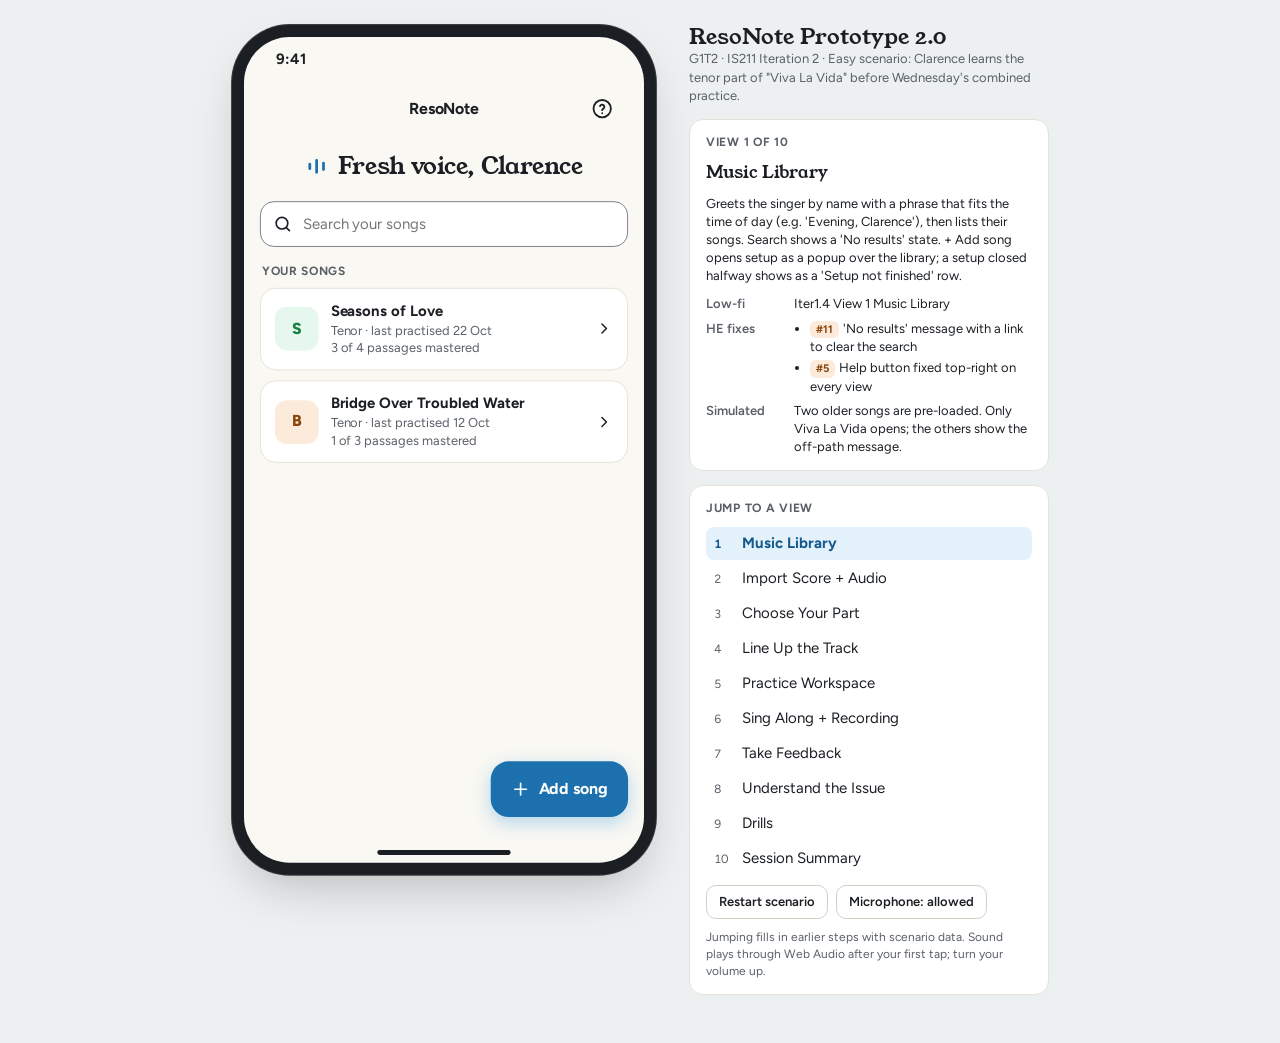
==== commit d98fc53c: "Tap a section name to loop it; fix cut-off count-in label on Line up the track Co-Authored-By: Claud" ====
--- a/index.html
+++ b/index.html
@@ -290,7 +290,8 @@
 /* loop timeline (Change 3, HE #4) */
 .tl{position:relative;height:74px;margin:4px 8px 0;touch-action:none;user-select:none}
 .tl .secs{position:absolute;left:0;right:0;top:0;height:20px}
-.tl .sec{position:absolute;top:0;height:20px;font-size:11px;font-weight:700;color:var(--muted);padding:3px 0 0 4px;white-space:nowrap;overflow:hidden;border-left:1px solid var(--line2)}
+.tl .sec{position:absolute;top:0;height:20px;font:inherit;font-size:11px;font-weight:700;color:var(--muted);padding:3px 0 0 4px;text-align:left;white-space:nowrap;overflow:hidden;border:0;border-left:1px solid var(--line2);border-radius:0;cursor:pointer}
+.tl .sec.on{color:var(--blue-ink);box-shadow:inset 0 -2px 0 var(--blue)}
 .tl .wv{position:absolute;left:0;right:0;top:22px;height:40px;border-radius:6px;background:var(--sunk);overflow:hidden}
 .tl .wv svg{width:100%;height:100%;display:block}
 .tl .wv rect{fill:var(--wave)}
@@ -479,7 +480,7 @@
 .big-ic{width:56px;height:56px;border-radius:50%;background:var(--green);color:var(--on-accent);display:flex;align-items:center;justify-content:center}
 
 /* sync */
-.sync{position:relative;padding:12px 0 8px;overflow:hidden;flex:none}
+.sync{position:relative;padding:12px 0 24px;overflow:hidden;flex:none}
 .sync .lane{position:relative;height:46px;margin:0 12px}
 .sync .lane+.lane{margin-top:12px}
 .sync .lt{font-size:12px;font-weight:700;color:var(--muted);margin:0 12px 4px;text-align:right}
@@ -490,7 +491,8 @@
 .sync .aud .wf{position:absolute;left:0;top:-3px;height:40px;overflow:visible}
 .sync .aud .wf .c{fill:var(--orange)}
 .sync .aud .wf .v{fill:var(--muted)}
-.sync .aud .lab{position:absolute;top:36px;font-size:12px;font-weight:700;color:var(--orange-ink);white-space:nowrap}
+.sync .lab{position:absolute;left:0;top:40px;display:flex;align-items:center;gap:5px;font-size:12px;font-weight:700;color:var(--orange-ink);white-space:nowrap}
+.sync .lab i{width:8px;height:8px;border-radius:2px;background:var(--orange)}
 .sync .mk{position:absolute;top:8px;bottom:6px;width:2px;background:var(--blue);z-index:2}
 .sync .mk span{position:absolute;top:-2px;left:5px;font-size:12px;font-weight:700;color:var(--blue-ink);white-space:nowrap}
 .sync .uph{position:absolute;top:28px;bottom:6px;width:2px;background:var(--ink);z-index:3;display:none}
@@ -691,7 +693,7 @@
   sync:[{t:"lanes",title:"Lined up for you",text:"ResoNote moves the track so its first sung note sits on bar 1."},
         {t:"tools",title:"Check or adjust",text:"Play to check. If it sounds off, tap Adjust it yourself."}],
   workspace:[{t:"mode",title:"Drill mode",text:"The coach is running a drill. Leave drill to practise freely; your progress is kept."},
-             {t:"loop",title:"Loop",text:"Drag the handles to pick the bars to repeat."},
+             {t:"loop",title:"Loop",text:"Tap a section name, or drag the handles, to pick the bars to repeat."},
              {t:"hub",title:"Coach",text:"Drills, your drill progress and your last take."},
              {t:"controls",title:"Settings",text:"Change speed, click, volume or keyboard."},
              {t:"play",title:"Play / Pause",text:"Pause keeps your place."},
@@ -1071,10 +1073,10 @@
     h += '<div class="bx" style="left:' + (40 + b * 4 * 240 / BPM / 4 * SYNC_PX * 4 / 4) + 'px;width:' + (240 / BPM * SYNC_PX) + 'px">Bar ' + (b + 1) + '</div>';
   }
   h += '</div><div class="lt">Learning track</div><div class="lane" style="overflow:visible"><div class="aud" data-aud style="transform:translateX(' + (40 + off * SYNC_PX) + 'px)">';
-  h += syncWave() + '<span class="lab" style="left:8px">count-in, not on the score</span>';
+  h += syncWave();
   if (y.marker !== null) h += '<i class="sn" style="left:' + (y.marker * SYNC_PX) + 'px;width:2px;background:var(--green);top:0;height:46px"></i>';
   h += '<i class="sn" data-aph style="left:0;width:2px;background:var(--ink);top:0;height:46px;display:none"></i>';
-  h += '</div></div><div class="mk" style="left:52px"><span>Line up here</span></div></section>';
+  h += '</div><span class="lab"><i></i>Count-in, not on the score</span></div><div class="mk" style="left:52px"><span>Line up here</span></div></section>';
   if (!run){
     h += '<div class="acts" data-tour="tools"><button class="mini' + (y.playing ? " on" : "") + '" data-act="sync-play">' + (y.playing ? I.pause + "Pause" : I.play + "Play to check") + '</button>' +
       '<button class="mini' + (y.manual ? " on" : "") + '" data-act="sync-manual" aria-expanded="' + y.manual + '">' + (y.manual ? "Done adjusting" : "Adjust it yourself") + '</button></div>';
@@ -1153,7 +1155,7 @@
   // loop timeline
   h += '<section class="card pad" data-tour="loop" style="display:flex;flex-direction:column;gap:6px;padding-bottom:8px"><div class="row"><div><div class="eyebrow tnum" data-loop-bars>' + loopBarsLabel(w) + '</div><div class="sub tnum" data-loop-info>' + loopLabel(w.loopA, w.loopB) + ' · <span style="white-space:nowrap">' + fmt(barTime(w.loopA - 1, bpm)) + '–' + fmt(barTime(w.loopB, bpm)) + '</span></div></div>' + sw("loop-toggle", w.loop, "Repeat loop") + '</div>';
   h += '<div class="tl" data-tl><div class="secs">';
-  SECTIONS.forEach(function(s){ h += '<span class="sec" style="left:' + ((s.a - 1) / NBARS * 100) + '%;width:' + ((s.b - s.a + 1) / NBARS * 100) + '%;background:' + (SECTIONS.indexOf(s) % 2 ? "var(--sec-b)" : "var(--sec-a)") + '">' + (s.short || s.name) + '</span>'; });
+  SECTIONS.forEach(function(s, i){ var on = w.loopA === s.a && w.loopB === s.b; h += '<button class="sec' + (on ? " on" : "") + '" data-act="loop-sec" data-arg="' + i + '" aria-pressed="' + on + '" aria-label="Loop ' + s.name + ', bars ' + s.a + ' to ' + s.b + '" style="left:' + ((s.a - 1) / NBARS * 100) + '%;width:' + ((s.b - s.a + 1) / NBARS * 100) + '%;background:' + (SECTIONS.indexOf(s) % 2 ? "var(--sec-b)" : "var(--sec-a)") + '">' + (s.short || s.name) + '</button>'; });
   h += '</div><div class="wv"><svg viewBox="0 0 224 40" preserveAspectRatio="none" aria-hidden="true">';
   for (var i = 0; i < 224; i++){ var amp = 6 + 13 * Math.abs(Math.sin(i * .37) * Math.sin(i * .071 + 1)) + (i >= 128 && i < 192 ? 6 : 0); h += '<rect x="' + i + '" y="' + (20 - amp / 2) + '" width=".6" height="' + amp + '"/>'; }
   h += '</svg></div><div class="sel" data-sel style="left:' + ((w.loopA - 1) / NBARS * 100) + '%;width:' + ((w.loopB - w.loopA + 1) / NBARS * 100) + '%"></div>';
@@ -1162,7 +1164,7 @@
   h += '<button class="hd" data-hd="b" role="slider" aria-label="Loop end bar" aria-valuemin="1" aria-valuemax="' + NBARS + '" aria-valuenow="' + w.loopB + '" style="left:' + (w.loopB / NBARS * 100) + '%"><i></i></button>';
   h += '<div class="ax">';
   [1, 9, 17, 25, 33, 41, 49, 56].forEach(function(b){ h += '<span style="left:' + ((b - .5) / NBARS * 100) + '%">' + b + '</span>'; });
-  h += '</div></div><span class="hint">Drag the handles to choose bars.</span></section>';
+  h += '</div></div><span class="hint">Tap a section name or drag the handles to choose bars.</span></section>';
   if (!inDrill()) h += hubHTML();
   // settings
   h += '<section class="card" data-tour="controls" style="padding:2px 14px">';
@@ -2014,6 +2016,7 @@
     case "ws-restart": w.pos = w.loopA - 1; w.browse = null; render(); break;
     case "score-follow": w.browse = null; refreshScore(); drawDynamic(); break;
     case "loop-toggle": w.loop = !w.loop; render(); break;
+    case "loop-sec": var sc = SECTIONS[Number(arg)]; w.loopA = sc.a; w.loopB = sc.b; w.loop = true; w.pos = sc.a - 1; w.browse = null; loopLeftDrill(); render(); break;
     case "ws-slower": w.bpm = Math.max(69, w.bpm - 1); w.bpmError = ""; userTempo(); render(); break;
     case "ws-faster": w.bpm = Math.min(BPM, w.bpm + 1); w.bpmError = ""; userTempo(); render(); break;
     case "ab-done": stopAll(); location.href = "done.html?tempo=" + AB_TEMPO + "&bpm=" + w.bpm; break;
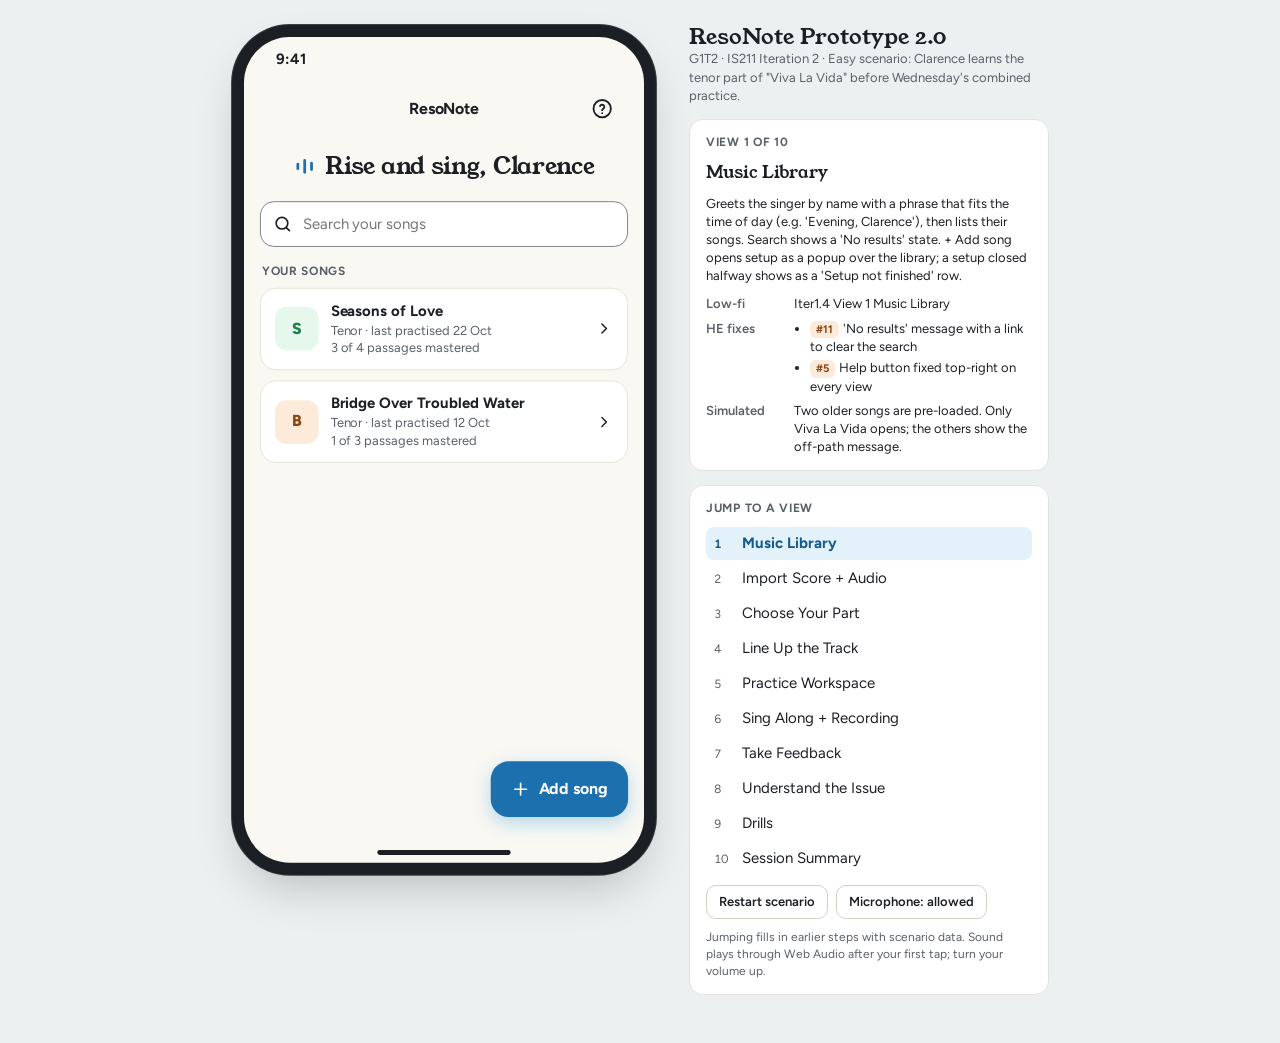
==== commit 4607a532: "Add a song: make a learning track from the score (UI only) When the singer has no MIDI or MP3, "No t" ====
--- a/index.html
+++ b/index.html
@@ -290,8 +290,7 @@
 /* loop timeline (Change 3, HE #4) */
 .tl{position:relative;height:74px;margin:4px 8px 0;touch-action:none;user-select:none}
 .tl .secs{position:absolute;left:0;right:0;top:0;height:20px}
-.tl .sec{position:absolute;top:0;height:20px;font:inherit;font-size:11px;font-weight:700;color:var(--muted);padding:3px 0 0 4px;text-align:left;white-space:nowrap;overflow:hidden;border:0;border-left:1px solid var(--line2);border-radius:0;cursor:pointer}
-.tl .sec.on{color:var(--blue-ink);box-shadow:inset 0 -2px 0 var(--blue)}
+.tl .sec{position:absolute;top:0;height:20px;font-size:11px;font-weight:700;color:var(--muted);padding:3px 0 0 4px;white-space:nowrap;overflow:hidden;border-left:1px solid var(--line2)}
 .tl .wv{position:absolute;left:0;right:0;top:22px;height:40px;border-radius:6px;background:var(--sunk);overflow:hidden}
 .tl .wv svg{width:100%;height:100%;display:block}
 .tl .wv rect{fill:var(--wave)}
@@ -351,6 +350,12 @@
 .file .ft{flex:1;min-width:0}
 .file .ft b{display:block;font-size:14px}
 .file .ft span{display:block;font-size:13px;color:var(--muted);overflow:hidden;text-overflow:ellipsis;white-space:nowrap}
+.file.gen .ft span{white-space:normal}
+.file .ft .prog{margin-top:6px}
+.file .ft .prog i{background:var(--blue);animation:genbar 2s ease-in-out forwards}
+@keyframes genbar{to{width:100%}}
+.genlink{min-height:44px;border:0;background:transparent;padding:0 2px;font-size:14px;font-weight:700;color:var(--blue-ink);display:inline-flex;align-items:center;gap:6px;align-self:flex-start;text-align:left}
+.genlink:disabled{color:var(--muted);font-weight:600}
 .field label{display:flex;justify-content:space-between;font-size:14px;font-weight:700;margin-bottom:6px}
 .field input{width:100%;height:46px;border:1px solid var(--edge);border-radius:12px;padding:0 12px;font-size:15px;background:var(--card)}
 .field input.bad{border:2px solid var(--red)}
@@ -480,7 +485,7 @@
 .big-ic{width:56px;height:56px;border-radius:50%;background:var(--green);color:var(--on-accent);display:flex;align-items:center;justify-content:center}
 
 /* sync */
-.sync{position:relative;padding:12px 0 24px;overflow:hidden;flex:none}
+.sync{position:relative;padding:12px 0 8px;overflow:hidden;flex:none}
 .sync .lane{position:relative;height:46px;margin:0 12px}
 .sync .lane+.lane{margin-top:12px}
 .sync .lt{font-size:12px;font-weight:700;color:var(--muted);margin:0 12px 4px;text-align:right}
@@ -491,8 +496,7 @@
 .sync .aud .wf{position:absolute;left:0;top:-3px;height:40px;overflow:visible}
 .sync .aud .wf .c{fill:var(--orange)}
 .sync .aud .wf .v{fill:var(--muted)}
-.sync .lab{position:absolute;left:0;top:40px;display:flex;align-items:center;gap:5px;font-size:12px;font-weight:700;color:var(--orange-ink);white-space:nowrap}
-.sync .lab i{width:8px;height:8px;border-radius:2px;background:var(--orange)}
+.sync .aud .lab{position:absolute;top:36px;font-size:12px;font-weight:700;color:var(--orange-ink);white-space:nowrap}
 .sync .mk{position:absolute;top:8px;bottom:6px;width:2px;background:var(--blue);z-index:2}
 .sync .mk span{position:absolute;top:-2px;left:5px;font-size:12px;font-weight:700;color:var(--blue-ink);white-space:nowrap}
 .sync .uph{position:absolute;top:28px;bottom:6px;width:2px;background:var(--ink);z-index:3;display:none}
@@ -643,9 +647,9 @@
    he:[["#11","'No results' message with a link to clear the search"],["#5","Help button fixed top-right on every view"]],
    sim:"Two older songs are pre-loaded. Only Viva La Vida opens; the others show the off-path message."},
   {id:"import",name:"Import Score + Audio",lofi:"View 3 Import Score, Audio",
-   does:"Popup over the library, step 1 of 3. Pick the PDF score and the MIDI learning track the music director shared on Telegram, and name the song.",
+   does:"Popup over the library, step 1 of 3. Pick the PDF score and the MIDI learning track the music director shared on Telegram, and name the song. No MIDI or MP3? 'Make one from the score' builds a learning track from the PDF.",
    he:[["#15","'Step 1 of 3' with a progress bar"],["#3","Close (X) on every setup step; closing keeps your progress"],["#13","Song title marked Required, Next blocked until filled, inline message"]],
-   sim:"File picker is a scripted list of Telegram downloads. The .HEIC photo shows the invalid-file error."},
+   sim:"File picker is a scripted list of Telegram downloads. The .HEIC photo shows the invalid-file error. 'Make one from the score' is UI only: a 2-second progress bar, then a placeholder track; the rest of setup uses the scripted MIDI."},
   {id:"parts",name:"Choose Your Part",lofi:"View 4 Vocal Part Configuration",
    does:"Popup step 2 of 3. Pick the part you sing. Each part shows its voice range and can be previewed.",
    he:[["#15","'Step 2 of 3'"],["#16","Voice range labelled and explained, not an unlabelled dropdown"],["#3","Back and Close (X) in the same place on every setup step"]],
@@ -693,7 +697,7 @@
   sync:[{t:"lanes",title:"Lined up for you",text:"ResoNote moves the track so its first sung note sits on bar 1."},
         {t:"tools",title:"Check or adjust",text:"Play to check. If it sounds off, tap Adjust it yourself."}],
   workspace:[{t:"mode",title:"Drill mode",text:"The coach is running a drill. Leave drill to practise freely; your progress is kept."},
-             {t:"loop",title:"Loop",text:"Tap a section name, or drag the handles, to pick the bars to repeat."},
+             {t:"loop",title:"Loop",text:"Drag the handles to pick the bars to repeat."},
              {t:"hub",title:"Coach",text:"Drills, your drill progress and your last take."},
              {t:"controls",title:"Settings",text:"Change speed, click, volume or keyboard."},
              {t:"play",title:"Play / Pause",text:"Pause keeps your place."},
@@ -1000,13 +1004,19 @@
   }
   h += fileCard("score", m.score, "score", "Score", I.doc, "PDF");
   if (m.score && m.score.bad) h += '<div class="err" role="alert">' + esc(m.score.name) + ' is a photo, not a score. Choose a PDF.</div>';
-  h += fileCard("audio", m.audio, "audio", "Learning track", I.note, "MIDI, MP3 or WAV");
+  // No MIDI or MP3 from the director: ResoNote can make a learning track from the PDF (UI only, simulated).
+  if (m.gen === "working") h += '<div class="file gen" data-tour="audio" aria-live="polite"><span class="fi">' + I.note + '</span><span class="ft"><b>Learning track</b><span>Making a track from the score…</span><span class="prog"><i></i></span></span></div>';
+  else {
+    h += fileCard("audio", m.audio, "audio", "Learning track", I.note, "MIDI, MP3 or WAV");
+    if (m.audio && m.audio.gen) h += '<p class="hint" style="margin-top:-4px">Made by ResoNote from the score. Notes can differ from your director\'s track, so listen once to check.</p>';
+    else if (!m.audio) h += '<button class="genlink" data-act="gen-track"' + (m.score && !m.score.bad ? '' : ' disabled') + '>' + I.note + (m.score && !m.score.bad ? 'No track? Make one from the score' : 'No track? Add the score to make one from it') + '</button>';
+  }
   var showErr = m.titleTouched && !titleOk;
   h += '<div class="field" data-tour="title"><label for="title" class="has-req">Song title <span class="req">* Required</span></label><input id="title" class="' + (showErr ? "bad" : "") + '" value="' + esc(m.title) + '" placeholder="e.g. Viva La Vida" data-input="title" autocomplete="off">' +
     (showErr ? '<div class="err" role="alert" style="margin-top:6px">Enter a song title.</div>' : '') + '</div>';
   h += '</div>';
   var ready = m.score && !m.score.bad && m.audio && titleOk;
-  h += '<footer class="ftr col">' + (!ready ? '<span class="hint" style="text-align:center">' + (!m.score || m.score.bad ? "Add the score" : !m.audio ? "Add the learning track" : "Add a song title") + '</span>' : '') +
+  h += '<footer class="ftr col">' + (!ready ? '<span class="hint" style="text-align:center">' + (!m.score || m.score.bad ? "Add the score" : m.gen === "working" ? "Making the learning track…" : !m.audio ? "Add or make the learning track" : "Add a song title") + '</span>' : '') +
     '<button class="btn pri" data-act="import-next"' + (ready ? "" : " disabled") + '>Next</button></footer>';
   return h;
 };
@@ -1073,10 +1083,10 @@
     h += '<div class="bx" style="left:' + (40 + b * 4 * 240 / BPM / 4 * SYNC_PX * 4 / 4) + 'px;width:' + (240 / BPM * SYNC_PX) + 'px">Bar ' + (b + 1) + '</div>';
   }
   h += '</div><div class="lt">Learning track</div><div class="lane" style="overflow:visible"><div class="aud" data-aud style="transform:translateX(' + (40 + off * SYNC_PX) + 'px)">';
-  h += syncWave();
+  h += syncWave() + '<span class="lab" style="left:8px">count-in, not on the score</span>';
   if (y.marker !== null) h += '<i class="sn" style="left:' + (y.marker * SYNC_PX) + 'px;width:2px;background:var(--green);top:0;height:46px"></i>';
   h += '<i class="sn" data-aph style="left:0;width:2px;background:var(--ink);top:0;height:46px;display:none"></i>';
-  h += '</div><span class="lab"><i></i>Count-in, not on the score</span></div><div class="mk" style="left:52px"><span>Line up here</span></div></section>';
+  h += '</div></div><div class="mk" style="left:52px"><span>Line up here</span></div></section>';
   if (!run){
     h += '<div class="acts" data-tour="tools"><button class="mini' + (y.playing ? " on" : "") + '" data-act="sync-play">' + (y.playing ? I.pause + "Pause" : I.play + "Play to check") + '</button>' +
       '<button class="mini' + (y.manual ? " on" : "") + '" data-act="sync-manual" aria-expanded="' + y.manual + '">' + (y.manual ? "Done adjusting" : "Adjust it yourself") + '</button></div>';
@@ -1155,7 +1165,7 @@
   // loop timeline
   h += '<section class="card pad" data-tour="loop" style="display:flex;flex-direction:column;gap:6px;padding-bottom:8px"><div class="row"><div><div class="eyebrow tnum" data-loop-bars>' + loopBarsLabel(w) + '</div><div class="sub tnum" data-loop-info>' + loopLabel(w.loopA, w.loopB) + ' · <span style="white-space:nowrap">' + fmt(barTime(w.loopA - 1, bpm)) + '–' + fmt(barTime(w.loopB, bpm)) + '</span></div></div>' + sw("loop-toggle", w.loop, "Repeat loop") + '</div>';
   h += '<div class="tl" data-tl><div class="secs">';
-  SECTIONS.forEach(function(s, i){ var on = w.loopA === s.a && w.loopB === s.b; h += '<button class="sec' + (on ? " on" : "") + '" data-act="loop-sec" data-arg="' + i + '" aria-pressed="' + on + '" aria-label="Loop ' + s.name + ', bars ' + s.a + ' to ' + s.b + '" style="left:' + ((s.a - 1) / NBARS * 100) + '%;width:' + ((s.b - s.a + 1) / NBARS * 100) + '%;background:' + (SECTIONS.indexOf(s) % 2 ? "var(--sec-b)" : "var(--sec-a)") + '">' + (s.short || s.name) + '</button>'; });
+  SECTIONS.forEach(function(s){ h += '<span class="sec" style="left:' + ((s.a - 1) / NBARS * 100) + '%;width:' + ((s.b - s.a + 1) / NBARS * 100) + '%;background:' + (SECTIONS.indexOf(s) % 2 ? "var(--sec-b)" : "var(--sec-a)") + '">' + (s.short || s.name) + '</span>'; });
   h += '</div><div class="wv"><svg viewBox="0 0 224 40" preserveAspectRatio="none" aria-hidden="true">';
   for (var i = 0; i < 224; i++){ var amp = 6 + 13 * Math.abs(Math.sin(i * .37) * Math.sin(i * .071 + 1)) + (i >= 128 && i < 192 ? 6 : 0); h += '<rect x="' + i + '" y="' + (20 - amp / 2) + '" width=".6" height="' + amp + '"/>'; }
   h += '</svg></div><div class="sel" data-sel style="left:' + ((w.loopA - 1) / NBARS * 100) + '%;width:' + ((w.loopB - w.loopA + 1) / NBARS * 100) + '%"></div>';
@@ -1164,7 +1174,7 @@
   h += '<button class="hd" data-hd="b" role="slider" aria-label="Loop end bar" aria-valuemin="1" aria-valuemax="' + NBARS + '" aria-valuenow="' + w.loopB + '" style="left:' + (w.loopB / NBARS * 100) + '%"><i></i></button>';
   h += '<div class="ax">';
   [1, 9, 17, 25, 33, 41, 49, 56].forEach(function(b){ h += '<span style="left:' + ((b - .5) / NBARS * 100) + '%">' + b + '</span>'; });
-  h += '</div></div><span class="hint">Tap a section name or drag the handles to choose bars.</span></section>';
+  h += '</div></div><span class="hint">Drag the handles to choose bars.</span></section>';
   if (!inDrill()) h += hubHTML();
   // settings
   h += '<section class="card" data-tour="controls" style="padding:2px 14px">';
@@ -1568,6 +1578,10 @@
       [{name:"VivaLaVida_tenor_learning.mid", size:"38 KB", meta:"MIDI · saved from Telegram, Sun 6:12 pm"},{name:"VivaLaVida_full_mix.mp3", size:"4.8 MB", meta:"MP3 · all parts, Sun 6:13 pm"}];
     h += '<div class="scrim"><div class="sheet" role="dialog" aria-label="Choose a file"><div class="row"><h3>Choose ' + (kind === "score" ? "the score" : "the learning track") + '</h3><button class="ib" data-act="close" aria-label="Close">' + I.close + '</button></div><p>Recent files</p>';
     files.forEach(function(f, i){ h += '<button class="opt" data-act="pick-file" data-arg="' + i + '"><span class="fi" style="width:36px;height:36px;border-radius:10px;background:var(--sunk);display:flex;align-items:center;justify-content:center;flex:none">' + (kind === "score" ? I.doc : I.note) + '</span><span><span class="ot">' + esc(f.name) + '</span><span class="od">' + esc(f.meta) + '</span></span></button>'; });
+    if (kind === "audio"){
+      var canGen = S.imp.score && !S.imp.score.bad;
+      h += '<p>No learning track?</p><button class="opt" data-act="gen-track"' + (canGen ? '' : ' disabled') + '><span class="fi" style="width:36px;height:36px;border-radius:10px;background:var(--blue-soft);color:var(--blue-ink);display:flex;align-items:center;justify-content:center;flex:none">' + I.note + '</span><span><span class="ot">Make one from the score</span><span class="od">' + (canGen ? 'ResoNote reads the PDF and plays every part' : 'Add the score first') + '</span></span></button>';
+    }
     h += '</div></div>';
     S._pickFiles = files;
   }
@@ -1977,6 +1991,11 @@
       S.imp[S.pickKind] = {name:f.name, size:f.size, bad:!!f.bad};
       if (S.pickKind === "score" && !f.bad && !S.imp.title) S.imp.title = "Viva La Vida";
       S.sheet = null; render(); break;
+    case "gen-track":
+      // Simulated: a 2 s "reading the score" bar, then a made-up track file. Nothing is really generated.
+      S.sheet = null; S.imp.gen = "working"; render();
+      setTimeout(function(){ if (S.imp.gen !== "working") return; S.imp.gen = null; S.imp.audio = {name:"Made from the score", size:"all 4 parts", gen:true}; render(); }, 2000);
+      break;
     case "import-next": go("parts"); break;
     // parts
     case "to-import": go("import"); break;
@@ -2016,7 +2035,6 @@
     case "ws-restart": w.pos = w.loopA - 1; w.browse = null; render(); break;
     case "score-follow": w.browse = null; refreshScore(); drawDynamic(); break;
     case "loop-toggle": w.loop = !w.loop; render(); break;
-    case "loop-sec": var sc = SECTIONS[Number(arg)]; w.loopA = sc.a; w.loopB = sc.b; w.loop = true; w.pos = sc.a - 1; w.browse = null; loopLeftDrill(); render(); break;
     case "ws-slower": w.bpm = Math.max(69, w.bpm - 1); w.bpmError = ""; userTempo(); render(); break;
     case "ws-faster": w.bpm = Math.min(BPM, w.bpm + 1); w.bpmError = ""; userTempo(); render(); break;
     case "ab-done": stopAll(); location.href = "done.html?tempo=" + AB_TEMPO + "&bpm=" + w.bpm; break;
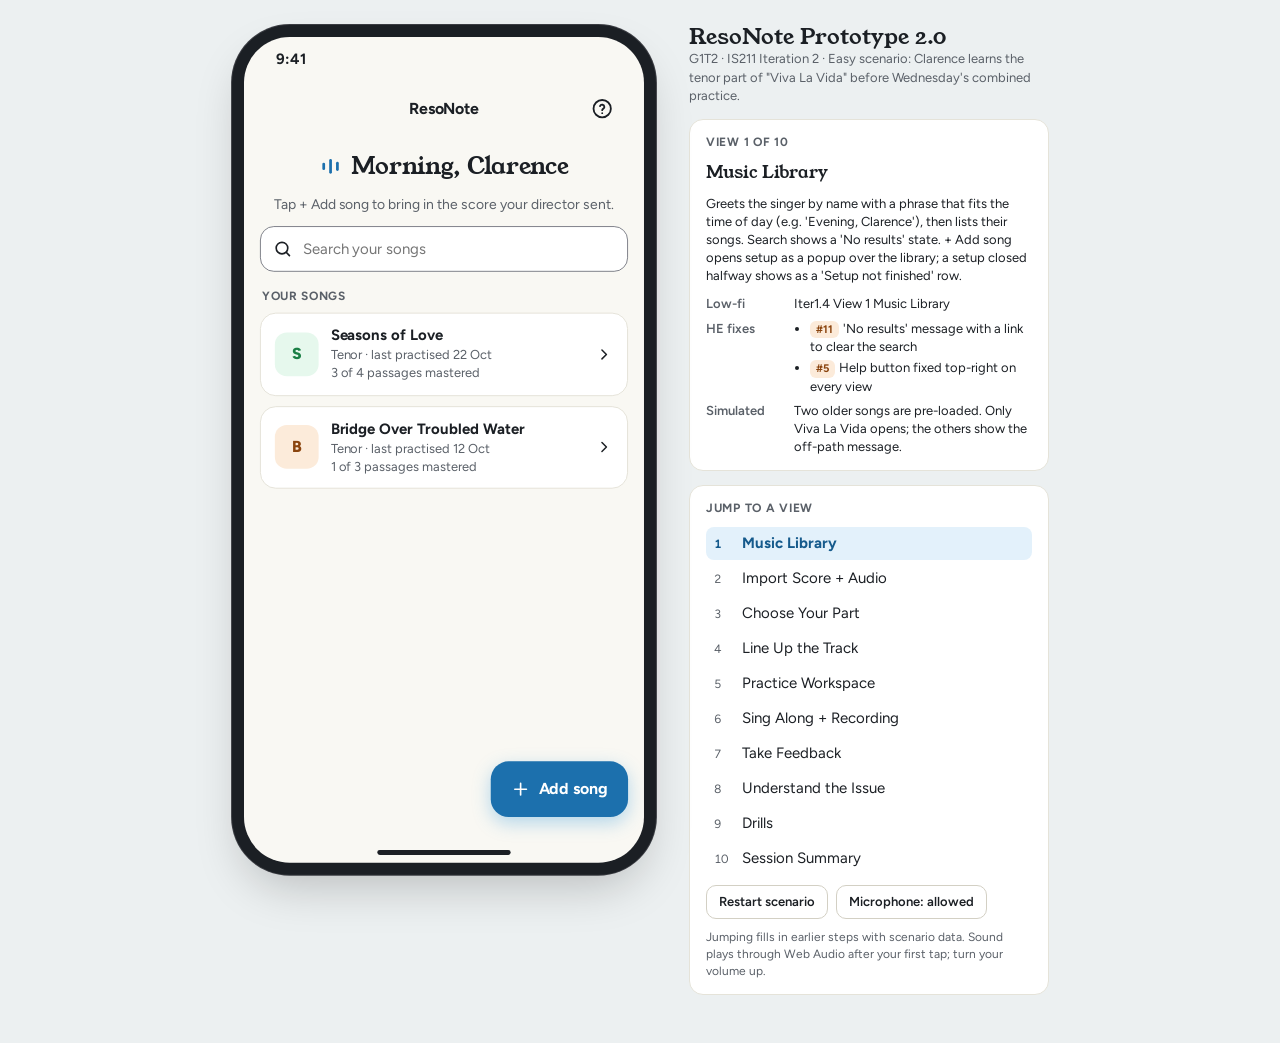
==== commit fd89108b: "Team feedback: note tap, visible auto-sync, section tap, whole-song first take, track from score, pa" ====
--- a/index.html
+++ b/index.html
@@ -3,6 +3,9 @@
 <meta name="viewport" content="width=device-width, initial-scale=1, viewport-fit=cover">
 <style>body{margin:0}</style>
 <meta charset="utf-8">
+<!-- Light mode only: "only light" also stops browsers (e.g. Chrome's auto dark theme) from darkening the page. -->
+<meta name="color-scheme" content="only light">
+<meta name="theme-color" content="#F9F8F3">
 <title>ResoNote Prototype 2.0</title>
 <meta name="claude:viewport-fit-sides" content="cover">
 <link rel="preconnect" href="https://fonts.googleapis.com">
@@ -23,6 +26,9 @@
   26 Oct UI/UX audit pass: score is the hero (bigger staff on a paper band, 2-3 lines); Take Feedback leads
   with "Fix this first"; one colour rule (green good, amber check, orange fix first, blue actions);
   Cancel button on Recording; sync slider centred on 0; sentence-case headings; flat lists.
+  10 Nov team feedback: tap a note to hear it; auto-sync shows its steps and plays a check; tap a section name
+  to loop it; first take = whole song; make the learning track from the PDF score; a summary line on every
+  screen; light mode locked ("only light").
   LLM declaration: AI-drafted (Claude). The team must run the scenario on a phone-sized
   screen and check every label against Iter2.02, Iter2.03 and Iter2.04 before submitting.
 -->
@@ -46,7 +52,7 @@
   --gutter:16px; --safe-t:44px; --safe-b:34px;
   --f-serif:"Young Serif",Georgia,"Times New Roman",serif; /* greeting and headings only; one weight (400) */
   --f-ui:Figtree,system-ui,-apple-system,"Segoe UI",sans-serif;
-  color-scheme:light; /* the app is light-only, whatever the OS theme */
+  color-scheme:only light; /* the app is light-only, whatever the OS or browser theme */
 }
 
 *{box-sizing:border-box}
@@ -213,6 +219,7 @@
 .ptitle{display:flex;flex-direction:column;gap:2px;padding-top:2px}
 .ptitle .h1{margin:0;font-size:27px}
 .ptitle .lead{font-size:15px}
+.lead.intro{text-align:center;margin:-6px 4px 2px;font-size:14px}
 /* workspace coach hub: drills and the last take, one tap from the workspace */
 .hub{padding:0 14px}
 .hub .hrow{display:flex;align-items:center;gap:12px;min-height:64px;width:100%;border:0;background:transparent;text-align:left;padding:8px 0;color:var(--ink);font:inherit}
@@ -267,6 +274,9 @@
 .stf .bl{stroke:var(--ink);stroke-width:1.3}
 .stf .nh{fill:var(--ink);stroke:var(--ink);stroke-width:1.3}
 .stf .nh.o{fill:var(--card)}
+.stf .tapn{fill:transparent;cursor:pointer}
+.stf .tapn:hover{fill:rgba(28,112,173,.07)}
+.stf .nh.tap{fill:var(--orange);stroke:var(--orange);transition:fill .15s}
 .stf .st{stroke:var(--ink);stroke-width:1.3}
 .stf .bm{fill:var(--ink)}
 .stf .num{fill:var(--muted);font:600 11px var(--f-ui)}
@@ -288,17 +298,20 @@
 @keyframes blink{to{visibility:hidden}}
 
 /* loop timeline (Change 3, HE #4) */
-.tl{position:relative;height:74px;margin:4px 8px 0;touch-action:none;user-select:none}
-.tl .secs{position:absolute;left:0;right:0;top:0;height:20px}
-.tl .sec{position:absolute;top:0;height:20px;font-size:11px;font-weight:700;color:var(--muted);padding:3px 0 0 4px;white-space:nowrap;overflow:hidden;border-left:1px solid var(--line2)}
-.tl .wv{position:absolute;left:0;right:0;top:22px;height:40px;border-radius:6px;background:var(--sunk);overflow:hidden}
+.tl{position:relative;height:84px;margin:4px 8px 0;touch-action:none;user-select:none}
+.tl .secs{position:absolute;left:0;right:0;top:0;height:30px}
+.tl .sec{position:absolute;top:0;height:30px;font:700 11px var(--f-ui);color:var(--muted);padding:0 0 0 4px;text-align:left;white-space:nowrap;overflow:hidden;border:0;border-left:1px solid var(--line2);border-radius:6px 6px 0 0;cursor:pointer}
+.tl .sec:hover{color:var(--blue-ink);text-decoration:underline}
+.tl .sec.on{background:var(--blue-soft)!important;color:var(--blue-ink);box-shadow:inset 0 -2px 0 var(--blue)}
+.tl .sec:disabled{cursor:default;text-decoration:none}
+.tl .wv{position:absolute;left:0;right:0;top:32px;height:40px;border-radius:6px;background:var(--sunk);overflow:hidden}
 .tl .wv svg{width:100%;height:100%;display:block}
 .tl .wv rect{fill:var(--wave)}
-.tl .sel{position:absolute;top:20px;height:44px;background:rgba(28,112,173,.16);border:2px solid var(--blue);border-radius:6px;pointer-events:none}
-.tl .hd{position:absolute;top:16px;width:44px;height:52px;margin-left:-22px;display:flex;align-items:center;justify-content:center;border:0;background:transparent;padding:0;cursor:ew-resize}
+.tl .sel{position:absolute;top:30px;height:44px;background:rgba(28,112,173,.16);border:2px solid var(--blue);border-radius:6px;pointer-events:none}
+.tl .hd{position:absolute;top:26px;width:44px;height:52px;margin-left:-22px;display:flex;align-items:center;justify-content:center;border:0;background:transparent;padding:0;cursor:ew-resize}
 .tl .hd i{width:14px;height:44px;border-radius:5px;background:var(--blue);display:flex;align-items:center;justify-content:center;box-shadow:0 1px 3px rgba(0,0,0,.25)}
 .tl .hd i::after{content:"";width:2px;height:16px;border-left:1px solid var(--on-accent);border-right:1px solid var(--on-accent);opacity:.8}
-.tl .tph{position:absolute;top:20px;height:44px;width:2px;background:var(--ink);pointer-events:none}
+.tl .tph{position:absolute;top:30px;height:44px;width:2px;background:var(--ink);pointer-events:none}
 .tl .ax{position:absolute;left:0;right:0;bottom:0;height:12px;font-size:11px;color:var(--muted)}
 .tl .ax span{position:absolute;transform:translateX(-50%)}
 .readout{display:flex;justify-content:space-between;align-items:baseline;gap:8px;flex-wrap:wrap}
@@ -345,17 +358,14 @@
 .file{display:flex;align-items:center;gap:12px;padding:12px 14px;border-radius:16px;border:1.5px dashed var(--line2);background:var(--card)}
 .file.ok{border-style:solid;border-color:var(--line)}
 .file.bad{border-color:var(--red);border-style:solid}
+.genrow{display:flex;align-items:center;justify-content:flex-end;gap:8px;margin-top:-4px}
+.file.gen{border-style:solid;border-color:var(--blue);background:var(--blue-soft)}
+.file.gen .fi{background:var(--card);color:var(--blue-ink)}
 .file .fi{width:40px;height:40px;border-radius:10px;background:var(--sunk);display:flex;align-items:center;justify-content:center;flex:none;color:var(--muted)}
 .file.ok .fi{background:var(--blue-soft);color:var(--blue-ink)}
 .file .ft{flex:1;min-width:0}
 .file .ft b{display:block;font-size:14px}
 .file .ft span{display:block;font-size:13px;color:var(--muted);overflow:hidden;text-overflow:ellipsis;white-space:nowrap}
-.file.gen .ft span{white-space:normal}
-.file .ft .prog{margin-top:6px}
-.file .ft .prog i{background:var(--blue);animation:genbar 2s ease-in-out forwards}
-@keyframes genbar{to{width:100%}}
-.genlink{min-height:44px;border:0;background:transparent;padding:0 2px;font-size:14px;font-weight:700;color:var(--blue-ink);display:inline-flex;align-items:center;gap:6px;align-self:flex-start;text-align:left}
-.genlink:disabled{color:var(--muted);font-weight:600}
 .field label{display:flex;justify-content:space-between;font-size:14px;font-weight:700;margin-bottom:6px}
 .field input{width:100%;height:46px;border:1px solid var(--edge);border-radius:12px;padding:0 12px;font-size:15px;background:var(--card)}
 .field input.bad{border:2px solid var(--red)}
@@ -490,7 +500,23 @@
 .sync .lane+.lane{margin-top:12px}
 .sync .lt{font-size:12px;font-weight:700;color:var(--muted);margin:0 12px 4px;text-align:right}
 .sync .bx{position:absolute;top:0;height:46px;border:1px solid var(--line2);border-radius:6px;background:var(--sunk);font-size:11px;font-weight:700;color:var(--muted);padding:3px 4px;white-space:nowrap;overflow:hidden}
-.sync .bx i{position:absolute;bottom:8px;width:6px;height:6px;border-radius:50%;background:var(--ink)}
+.sync .bx i{position:absolute;bottom:8px;width:5px;height:5px;border-radius:50%;background:var(--ink)}
+.sync .bx{transition:background .12s,border-color .12s}
+.sync .bx.on{background:var(--blue-soft);border-color:var(--blue);color:var(--blue-ink)}
+.sync .bx.on i{background:var(--blue)}
+.sync .sph{position:absolute;top:26px;height:50px;width:2px;background:var(--blue);z-index:3;display:none;pointer-events:none}
+.sync .aud.scan .wf .c{fill:var(--orange);animation:blink .5s ease-in-out infinite alternate}
+@keyframes blink{to{opacity:.35}}
+.autos{background:var(--blue-soft);border-color:transparent;display:flex;flex-direction:column;gap:6px}
+.autos ol{list-style:none;margin:0;padding:0;display:flex;flex-direction:column;gap:4px}
+.autos li{display:flex;gap:8px;align-items:center;font-size:14px;color:var(--muted)}
+.autos li.on{color:var(--ink);font-weight:700}
+.autos li.dn{color:var(--ink)}
+.autos .ck{width:18px;height:18px;flex:none;border-radius:50%;border:1.5px solid var(--edge);display:flex;align-items:center;justify-content:center}
+.autos li.dn .ck{background:var(--green);border-color:var(--green);color:#fff}
+.autos li.on .ck{border-color:var(--blue)}
+.autos .spin{width:10px;height:10px;border-radius:50%;border:2px solid var(--blue);border-right-color:transparent;animation:spin .8s linear infinite}
+@keyframes spin{to{transform:rotate(360deg)}}
 .sync .aud{position:absolute;top:0;height:46px;left:0;will-change:transform}
 .sync .aud .sn{position:absolute;top:8px;height:30px;border-radius:4px;background:var(--wave)}
 .sync .aud .wf{position:absolute;left:0;top:-3px;height:40px;overflow:visible}
@@ -586,6 +612,13 @@
 ];
 // Per-bar result strip for bars 33-48: g = good, a = check, r = fix first
 var BAR_STRIP = ["g","g","a","g","g","a","g","a","g","r","g","g","g","a","g","g"];
+// The first take of a song is the whole song (bars 1-56), so the coach can find where to start. Outside the bridge
+// the scripted result is good except a few bars to check; the bridge uses BAR_STRIP, so bar 42 is still "fix first".
+var SONG_CHECK = [12, 27, 53];
+function isWhole(t){ return t && t.a === 1 && t.b === NBARS; }
+function takeRange(t){ return isWhole(t) ? "Whole song · bars 1–" + NBARS : "Bars " + t.a + "–" + t.b + " · " + loopLabel(t.a, t.b); }
+// Ranges the scripted coach can score: the whole song, or the bridge.
+function recordable(a, b){ return (a === 1 && b === NBARS) || (a === 33 && b === 48); }
 var MISS = {
   pitch:{short:"flat",long:"top note low"},
   timing:{short:"rushed",long:"too fast"}
@@ -647,27 +680,27 @@
    he:[["#11","'No results' message with a link to clear the search"],["#5","Help button fixed top-right on every view"]],
    sim:"Two older songs are pre-loaded. Only Viva La Vida opens; the others show the off-path message."},
   {id:"import",name:"Import Score + Audio",lofi:"View 3 Import Score, Audio",
-   does:"Popup over the library, step 1 of 3. Pick the PDF score and the MIDI learning track the music director shared on Telegram, and name the song. No MIDI or MP3? 'Make one from the score' builds a learning track from the PDF.",
+   does:"Popup over the library, step 1 of 3. Pick the PDF score and the MIDI learning track the music director shared on Telegram, and name the song. No MIDI or MP3? 'Make one from the score' builds the learning track from the PDF (all four parts), and that track already lines up with the score.",
    he:[["#15","'Step 1 of 3' with a progress bar"],["#3","Close (X) on every setup step; closing keeps your progress"],["#13","Song title marked Required, Next blocked until filled, inline message"]],
-   sim:"File picker is a scripted list of Telegram downloads. The .HEIC photo shows the invalid-file error. 'Make one from the score' is UI only: a 2-second progress bar, then a placeholder track; the rest of setup uses the scripted MIDI."},
+   sim:"File picker is a scripted list of Telegram downloads. The .HEIC photo shows the invalid-file error. Making a track from the score is a 2.6 s scripted progress (read notes, find 4 parts, make audio); the result is the same synth as the other tracks, with no count-in."},
   {id:"parts",name:"Choose Your Part",lofi:"View 4 Vocal Part Configuration",
    does:"Popup step 2 of 3. Pick the part you sing. Each part shows its voice range and can be previewed.",
    he:[["#15","'Step 2 of 3'"],["#16","Voice range labelled and explained, not an unlabelled dropdown"],["#3","Back and Close (X) in the same place on every setup step"]],
    sim:"Parts are 'detected' from the score. Only Tenor continues the scenario."},
   {id:"sync",name:"Line Up the Track",lofi:"View 5 Manual Synchronization (was 'Sync Check')",
-   does:"Popup step 3 of 3. ResoNote lines the track up first: it finds the 2-bar count-in and slides the track so the first sung note sits on bar 1, then says what it did. The singer can Play to check, or tap 'Adjust it yourself' to fine-tune with the slider, − / +, Set marker, Undo or Reset to automatic, before confirming.",
+   does:"Popup step 3 of 3. Auto-sync runs on its own and shows each step: reading the score, listening to the track (the count-in clicks blink), then sliding the track so the first sung note sits on bar 1. It then plays the first 4 bars once: a playhead moves on both lanes and each score bar lights up as the track sings it. The singer can Play again, or tap 'Adjust it yourself' to fine-tune with the slider, − / +, Set marker, Undo or Reset to automatic, before confirming. A track made from the score skips the moving: it is already lined up.",
    he:[["#3","Back to Choose Your Part, Close (X) to leave setup"],["#10","The track moves against a fixed bar 1 marker, during auto line-up and as you drag"],["#20","Play, Set marker, Undo and Reset all work"],["#15","'Step 3 of 3'"]],
-   sim:"Auto line-up is scripted: a 1.8 s animation that always lands on −3.48 s (2 bars at 138 BPM), which is correct."},
+   sim:"Auto-sync is scripted: about 4 s of steps that always land on −3.48 s (2 bars at 138 BPM), which is correct, then an automatic check playback. Back to Choose your part and Continue runs it again."},
   {id:"workspace",name:"Practice Workspace",lofi:"View 6 Practice Workspace",
-   does:"The hub of the practice loop: the score with a moving playhead (drag the score sideways, or use the arrow keys, to page through the bars 4 at a time; 'Back to playhead' returns), the loop timeline, a Coach card (Drills, Last take, End session), then tempo, metronome, part volumes and keyboard. 'Practise bar 42' on the Drills page brings you back here in drill mode: the coach sets the loop to bar 42, the tempo and the guidance on these same controls, Record take records just bar 42, and the result shows in the Coach card. After 2 clean takes in a row, the coach asks you to sing the whole bridge again to check.",
+   does:"The hub of the practice loop: the score with a moving playhead (tap any note to hear it; drag the score sideways, or use the arrow keys, to page through the bars 4 at a time; 'Back to playhead' returns), the loop timeline (tap a section name such as Bridge to loop it, or drag the handles), a Coach card (Drills, Last take, End session), then tempo, metronome, part volumes and keyboard. The first Record take of a song records the whole song, so the coach can find where to start; after that, the whole song or the bridge. 'Practise bar 42' on the Drills page brings you back here in drill mode: the coach sets the loop to bar 42, the tempo and the guidance on these same controls, Record take records just bar 42, and the result shows in the Coach card. After 2 clean takes in a row, the coach asks you to sing the whole bridge again to check.",
    he:[["#2","One Play/Pause toggle that keeps your place (Change 2)"],["#4","Drag handles on a labelled timeline (Change 3)"],["#1","Drill takes autosaved, with play back and discard"],["#9","Level meter while recording a drill take"],["#17","Tempo in whole BPM: − / + (hold to repeat), a 1-BPM slider, or tap to type"],["#18","Keyboard switch shows On / Off"]],
    sim:"Reference audio is a synth of the tenor line. Other parts are a soft chord on each beat. Drill results are scripted: the first 2 bar 42 takes at full speed with guidance off are missed (pitch, then timing); every other take is clean."},
   {id:"record",name:"Sing Along + Recording",lofi:"View 7 Sing Along + Recording",
-   does:"Count-in, then the passage plays while the user sings, with three lines of the score on screen to read ahead. Ends automatically at the loop end or with End take. Cancel (top-left) asks before deleting the take.",
+   does:"One line at the top says what to do. Count-in, then the passage (the whole song on the first take, the bridge after that) plays while the user sings, with three lines of the score on screen to read ahead. Ends automatically at the loop end or with End take. Cancel (top-left) asks before deleting the take.",
    he:[["#2","'End take' replaces the ambiguous Stop (Change 2)"],["#1","Cancel is a labelled button with a confirmation, not a back arrow"],["#9","Live input-level meter with 'Voice picked up'"]],
    sim:"No microphone is used. The level meter is animated the same way every time. 'Microphone: blocked' in this guide shows the permission sheet instead of recording."},
   {id:"feedback",name:"Take Feedback",lofi:"Views 8 + 9 Diagnostic Scorecard, Review Feedback",
-   does:"Shows the overall score, then the one bar to fix first (bar 42, with its own score), then pitch, timing and held notes and a bar-by-bar strip.",
+   does:"Shows the overall score, then the one bar to fix first (bar 42, with its own score), then pitch, timing and held notes and a bar-by-bar strip covering what was sung (all 56 bars for the first, whole-song take; bars 33-48 for a bridge take).",
    he:[["#1","Autosaved chip, Re-record take always visible in the footer, Save to history, Discard take with confirmation (Change 1)"],["#8","(i) explanation and a plain label on each score"],["#14","Change since your previous take"]],
    sim:"Scores are scripted per take number. The priority is always bar 42."},
   {id:"issue",name:"Understand the Issue",lofi:"View 10 Understand the Issue",
@@ -691,18 +724,21 @@
            {t:"help",title:"Help",text:"Tap ? on any screen."}],
   import:[{t:"score",title:"Score",text:"Pick the PDF score."},
           {t:"audio",title:"Learning track",text:"Pick the audio that goes with it."},
+          {t:"gen",title:"No track?",text:"Make one from the score. It plays every part and already lines up."},
           {t:"title",title:"Song title",text:"Name it so you can find it later."},
           {t:"close",title:"Close",text:"Leave any time. Your progress is kept."}],
   parts:[{t:"parts",title:"Your part",text:"Pick the part you sing. Tap Hear to check."}],
-  sync:[{t:"lanes",title:"Lined up for you",text:"ResoNote moves the track so its first sung note sits on bar 1."},
+  sync:[{t:"lanes",title:"Auto-sync",text:"ResoNote moves the track so its first sung note sits on bar 1, then plays it so you can watch each bar light up."},
         {t:"tools",title:"Check or adjust",text:"Play to check. If it sounds off, tap Adjust it yourself."}],
   workspace:[{t:"mode",title:"Drill mode",text:"The coach is running a drill. Leave drill to practise freely; your progress is kept."},
-             {t:"loop",title:"Loop",text:"Drag the handles to pick the bars to repeat."},
+             {t:"score",title:"Score",text:"Tap a note to hear it. Drag sideways to see other bars."},
+             {t:"loop",title:"Loop",text:"Tap a section name, or drag the handles, to pick the bars to repeat."},
              {t:"hub",title:"Coach",text:"Drills, your drill progress and your last take."},
              {t:"controls",title:"Settings",text:"Change speed, click, volume or keyboard."},
              {t:"play",title:"Play / Pause",text:"Pause keeps your place."},
              {t:"rec",title:"Record take",text:"Sing the loop. The coach gives feedback."}],
-  record:[{t:"meter",title:"Level",text:"Bars move when your voice is heard."},
+  record:[{t:"intro",title:"Recording",text:"Sing along. The score scrolls with you."},
+          {t:"meter",title:"Level",text:"Bars move when your voice is heard."},
           {t:"end",title:"End take",text:"Tap to stop. It also stops on its own."}],
   feedback:[{t:"prio",title:"Fix this first",text:"Start with this one bar."},
             {t:"metrics",title:"Scores",text:"Tap (i) to see what a score means."},
@@ -854,11 +890,11 @@
     if (ns[0][1] > 0){ var rx = noteX(g, i, 0); s += '<path class="rest" d="M' + (rx - R(2)) + ' ' + (top + R(6)) + 'l' + R(4) + ' ' + R(5) + ' ' + R(-4) + ' ' + R(5) + ' ' + R(5) + ' ' + R(6) + '"/>'; }
     var groups = {};
     ns.forEach(function(n){ if (n[2] === .5){ var key = Math.floor(n[1]); (groups[key] = groups[key] || []).push(n); } });
-    ns.forEach(function(n){
+    ns.forEach(function(n, ni){
       var x = noteX(g, i, n[1]), y = yOf(n[0]), st = stepOf(n[0] + 12);
       for (var lst = 28; lst >= st; lst -= 2){ var ly = top + 4 * GAP - (lst - 30) * GAP / 2; s += '<line class="st" x1="' + (x - R(8)) + '" x2="' + (x + R(8)) + '" y1="' + ly + '" y2="' + ly + '"/>'; }
       for (var hst = 40; hst <= st; hst += 2){ var hy = top + 4 * GAP - (hst - 30) * GAP / 2; s += '<line class="st" x1="' + (x - R(8)) + '" x2="' + (x + R(8)) + '" y1="' + hy + '" y2="' + hy + '"/>'; }
-      s += '<ellipse class="nh' + (n[2] >= 2 ? " o" : "") + '" cx="' + x + '" cy="' + y + '" rx="' + R(4.6) + '" ry="' + R(3.4) + '" transform="rotate(-20 ' + x + ' ' + y + ')"/>';
+      s += '<ellipse class="nh' + (n[2] >= 2 ? " o" : "") + '"' + (o.tap ? ' data-nh="' + b + '-' + ni + '"' : '') + ' cx="' + x + '" cy="' + y + '" rx="' + R(4.6) + '" ry="' + R(3.4) + '" transform="rotate(-20 ' + x + ' ' + y + ')"/>';
       if (o.names) s += '<text class="nm" x="' + (x - 5) + '" y="' + (top + 4 * GAP + R(22)) + '">' + NAMES[n[0] % 12] + '</text>';
       if (n[2] < 4 && n[2] !== .5){ var up = st < 34; s += up ? '<line class="st" x1="' + (x + R(4.3)) + '" x2="' + (x + R(4.3)) + '" y1="' + y + '" y2="' + (y - R(22)) + '"/>' : '<line class="st" x1="' + (x - R(4.3)) + '" x2="' + (x - R(4.3)) + '" y1="' + y + '" y2="' + (y + R(22)) + '"/>'; }
     });
@@ -877,6 +913,13 @@
       var gy = top + 4 * GAP + (o.names ? R(38) : R(20));
       for (var bt = 0; bt < 4; bt++) s += '<text class="gn" x="' + (noteX(g, i, bt) - 3) + '" y="' + gy + '">' + (bt + 1) + '</text>';
     }
+    if (o.tap){
+      // Tap a note to hear it (workspace only). Each note gets a full-height column so even the quick notes are easy to hit.
+      ns.forEach(function(n, ni){
+        var hx1 = Math.max(x0, noteX(g, i, n[1]) - R(7)), hx2 = ni + 1 < ns.length ? noteX(g, i, ns[ni + 1][1]) - R(7) : x0 + g.bw;
+        s += '<rect class="tapn" data-pn="' + b + '-' + ni + '" x="' + hx1.toFixed(1) + '" y="' + (top - R(16)) + '" width="' + Math.max(4, hx2 - hx1).toFixed(1) + '" height="' + (4 * GAP + R(34)) + '"><title>Play ' + noteName(n[0]) + ', bar ' + b + '</title></rect>';
+      });
+    }
     if (o.chunk && o.chunkBar === b){
       var cx1 = noteX(g, i, o.chunk.a) - 8, cx2 = o.chunk.b >= 4 ? x0 + g.bw : noteX(g, i, o.chunk.b) - 8;
       if (cx1 > x0) s += '<rect class="dim" x="' + x0 + '" y="' + (top - R(16)) + '" width="' + (cx1 - x0) + '" height="' + (4 * GAP + R(40)) + '"/>';
@@ -979,7 +1022,7 @@
   }
   var shown = songs.filter(function(s){ return !q || s.t.toLowerCase().indexOf(q) >= 0; });
   var h = hdr('<span></span>', "ResoNote", "");
-  h += '<div class="body">' + greetHtml();
+  h += '<div class="body">' + greetHtml() + '<p class="lead intro">' + (S.song ? "Open a song to practise, or add a new one." : "Tap + Add song to bring in the score your director sent.") + '</p>';
   h += '<label class="search" data-tour="search">' + I.search + '<input id="q" type="search" placeholder="Search your songs" value="' + esc(S.query) + '" aria-label="Search your songs" autocomplete="off" data-input="query"></label>';
   h += '<div class="lib-h">Your songs</div>';
   if (!shown.length){
@@ -996,7 +1039,7 @@
 SCREENS.import = function(){
   var m = S.imp, titleOk = m.title.trim().length > 0;
   var h = setupHdr("", "New song", "");
-  h += '<div class="body">' + steps3(1, "Next: choose your part") + pageTitle("Add a song", "Add the score and learning track your director sent.");
+  h += '<div class="body">' + steps3(1, "Next: choose your part") + pageTitle("Add a song", "Add the score and learning track your director sent. Only have the score? ResoNote can make the track from it.");
   function fileCard(kind, f, tour, label, ic, hintTxt){
     var cls = f ? (f.bad ? "bad" : "ok") : "";
     return '<div class="file ' + cls + '" data-tour="' + tour + '"><span class="fi">' + ic + '</span><span class="ft"><b>' + label + ' <span class="req">* Required</span></b><span>' +
@@ -1004,23 +1047,31 @@
   }
   h += fileCard("score", m.score, "score", "Score", I.doc, "PDF");
   if (m.score && m.score.bad) h += '<div class="err" role="alert">' + esc(m.score.name) + ' is a photo, not a score. Choose a PDF.</div>';
-  // No MIDI or MP3 from the director: ResoNote can make a learning track from the PDF (UI only, simulated).
-  if (m.gen === "working") h += '<div class="file gen" data-tour="audio" aria-live="polite"><span class="fi">' + I.note + '</span><span class="ft"><b>Learning track</b><span>Making a track from the score…</span><span class="prog"><i></i></span></span></div>';
-  else {
-    h += fileCard("audio", m.audio, "audio", "Learning track", I.note, "MIDI, MP3 or WAV");
-    if (m.audio && m.audio.gen) h += '<p class="hint" style="margin-top:-4px">Made by ResoNote from the score. Notes can differ from your director\'s track, so listen once to check.</p>';
-    else if (!m.audio) h += '<button class="genlink" data-act="gen-track"' + (m.score && !m.score.bad ? '' : ' disabled') + '>' + I.note + (m.score && !m.score.bad ? 'No track? Make one from the score' : 'No track? Add the score to make one from it') + '</button>';
+  var scoreOk = m.score && !m.score.bad;
+  if (m.generating){
+    // Simulated: ResoNote reads the notes off the PDF and plays every part, so the singer doesn't need a MIDI or MP3.
+    var gs = Math.min(GEN_STEPS.length - 1, Math.floor(m.genT / GEN_LEN * GEN_STEPS.length));
+    h += '<div class="file gen" data-tour="audio" role="status" aria-live="polite"><span class="fi">' + I.note + '</span><span class="ft"><b>Making a learning track…</b><span data-gen-step>' + GEN_STEPS[gs] + '</span>' +
+      '<span class="prog" style="margin-top:6px;display:block"><i data-gen-prog style="width:' + Math.min(100, m.genT / GEN_LEN * 100) + '%;background:var(--blue)"></i></span></span></div>';
+  } else {
+    h += fileCard("audio", m.audio, "audio", "Learning track", m.audio && m.audio.gen ? I.doc : I.note, "MIDI, MP3 or WAV");
+    if (m.audio && m.audio.gen) h += '<p class="hint" style="margin:-4px 2px 0">Made from your score: all four parts at ' + BPM + ' BPM. It already lines up with the score.</p>';
+    else if (!m.audio) h += '<div class="genrow" data-tour="gen"><span class="hint">No MIDI or MP3?</span><button class="mini" data-act="gen-track"' + (scoreOk ? '' : ' disabled') + '>' + I.note + 'Make one from the score</button></div>' +
+      (scoreOk ? '' : '<p class="hint" style="margin:-6px 2px 0;text-align:right">Add the score first.</p>');
   }
   var showErr = m.titleTouched && !titleOk;
   h += '<div class="field" data-tour="title"><label for="title" class="has-req">Song title <span class="req">* Required</span></label><input id="title" class="' + (showErr ? "bad" : "") + '" value="' + esc(m.title) + '" placeholder="e.g. Viva La Vida" data-input="title" autocomplete="off">' +
     (showErr ? '<div class="err" role="alert" style="margin-top:6px">Enter a song title.</div>' : '') + '</div>';
   h += '</div>';
-  var ready = m.score && !m.score.bad && m.audio && titleOk;
-  h += '<footer class="ftr col">' + (!ready ? '<span class="hint" style="text-align:center">' + (!m.score || m.score.bad ? "Add the score" : m.gen === "working" ? "Making the learning track…" : !m.audio ? "Add or make the learning track" : "Add a song title") + '</span>' : '') +
+  var ready = m.score && !m.score.bad && m.audio && titleOk && !m.generating;
+  h += '<footer class="ftr col">' + (!ready ? '<span class="hint" style="text-align:center">' + (!m.score || m.score.bad ? "Add the score" : m.generating ? "Making the learning track…" : !m.audio ? "Add the learning track, or make one from the score" : "Add a song title") + '</span>' : '') +
     '<button class="btn pri" data-act="import-next"' + (ready ? "" : " disabled") + '>Next</button></footer>';
   return h;
 };
 
+// Making a learning track from the PDF score (Wizard-of-Oz: same steps and result every run).
+var GEN_LEN = 2.6;
+var GEN_STEPS = ["Reading the notes on the score…", "Found 4 parts: soprano, alto, tenor, bass · 56 bars", "Making the audio for each part…"];
 var PARTS = [
   {id:"S", name:"Soprano", range:"C4–A5", sh:12},
   {id:"A", name:"Alto", range:"G3–D5", sh:5},
@@ -1044,17 +1095,30 @@
 var SYNC_TRUE = -2 * 240 / BPM;   // -3.478 s
 var SYNC_PX = 22;                 // pixels per second in the sync view
 var SYNC_AUTO = Math.round(SYNC_TRUE * 100) / 100;   // where auto line-up lands (-3.48 s)
-var SYNC_AUTO_LEN = 1.8;          // seconds the scripted auto line-up animation takes
+var SYNC_AUTO_LEN = 1.8;          // seconds the track takes to slide into place (the last of the three auto-sync steps)
+// Auto-sync runs three visible steps so the feature can be seen working: read the score, listen to the track, slide it.
+var AUTO_STEPS = [
+  {end:1.1, title:"Reading the score", done:"Score: 56 bars, tenor starts on bar 1"},
+  {end:2.3, title:"Listening to the track", done:"Track: a 2-bar count-in before the singing"},
+  {end:2.3 + SYNC_AUTO_LEN, title:"Lining them up", done:"Skipped the count-in, so bar 1 meets the first sung note"}
+];
+function autoStep(t){ for (var i = 0; i < AUTO_STEPS.length; i++) if (t < AUTO_STEPS[i].end) return i; return AUTO_STEPS.length; }
+// A learning track made from the score (view 2) has no count-in and starts on bar 1, so it needs no moving.
+function genTrack(){ return !!(S.imp.audio && S.imp.audio.gen); }
+function syncLead(){ return genTrack() ? 0 : -SYNC_TRUE; }   // seconds before the first sung note on the track
+function syncTarget(){ return -syncLead(); }                 // the offset that lines it up
+function syncAutoOff(){ return genTrack() ? 0 : SYNC_AUTO; }
+var BAR_S = 240 / BPM;
 // Learning-track waveform: count-in clicks (orange spikes) then the sung tenor notes (attack, sustain with a little
 // wobble, release). Same shape every run.
 function syncWave(){
-  var beat = 60 / BPM, end = -SYNC_TRUE + 4 * 240 / BPM, W = Math.ceil(end * SYNC_PX) + 4, H = 40, mid = H / 2, step = 1.5;
+  var beat = 60 / BPM, lead = syncLead(), end = lead + 4 * 240 / BPM, W = Math.ceil(end * SYNC_PX) + 4, H = 40, mid = H / 2, step = 1.5, gen = genTrack();
   var notes = [];
-  for (var bb = 1; bb <= 4; bb++) NOTES[bb].forEach(function(n){ notes.push({t:-SYNC_TRUE + (bb - 1) * 240 / BPM + n[1] * beat, d:n[2] * beat * .8, m:n[0]}); });
+  for (var bb = 1; bb <= 4; bb++) NOTES[bb].forEach(function(n){ notes.push({t:lead + (bb - 1) * 240 / BPM + n[1] * beat, d:n[2] * beat * .8, m:n[0]}); });
   var c = "", v = "";
   for (var x = 0; x < W; x += step){
     var t = x / SYNC_PX, a = 0, click = false;
-    for (var k = 0; k < 8; k++){ var dt = t - k * beat; if (dt >= 0 && dt < .14){ a = Math.max(a, (k % 4 === 0 ? 1 : .7) * Math.exp(-dt * 22)); click = true; } }
+    for (var k = 0; k < (gen ? 0 : 8); k++){ var dt = t - k * beat; if (dt >= 0 && dt < .14){ a = Math.max(a, (k % 4 === 0 ? 1 : .7) * Math.exp(-dt * 22)); click = true; } }
     notes.forEach(function(n){
       var dt = t - n.t; if (dt < 0 || dt > n.d + .06) return;
       var env = dt < .03 ? dt / .03 : dt > n.d ? 1 - (dt - n.d) / .06 : .8 + .2 * Math.exp(-(dt - .03) * 6);
@@ -1067,28 +1131,45 @@
   return '<svg class="wf" width="' + W + '" viewBox="0 0 ' + W + ' ' + H + '" aria-hidden="true"><g class="c">' + c + '</g><g class="v">' + v + '</g></svg>';
 }
 function syncStatus(off){
-  var err = Math.abs(off - SYNC_TRUE);
+  var err = Math.abs(off - syncTarget());
   return err <= .12 ? I.tick(12) + "Lined up" : err.toFixed(2) + " s off";
 }
 SCREENS.sync = function(){
-  var y = S.sync;
-  if (y.auto === "idle"){ y.auto = "running"; y.autoT = 0; y.offset = 0; y.hist = []; y.marker = null; y.manual = false; }
-  var run = y.auto === "running", off = y.offset, err = Math.abs(off - SYNC_TRUE), ok = err <= .12;
+  var y = S.sync, gen = genTrack();
+  if (y.auto === "idle"){
+    y.hist = []; y.marker = null; y.manual = false;
+    if (gen){ y.auto = "done"; y.offset = 0; startSyncCheck(); }        // made from the score: nothing to move, just show it
+    else { y.auto = "running"; y.autoT = 0; y.offset = 0; }
+  }
+  var run = y.auto === "running", off = y.offset, err = Math.abs(off - syncTarget()), ok = err <= .12;
   var h = setupHdr(backBtn("to-parts", "Back to Choose your part"), "Viva La Vida", "Tenor");
-  h += '<div class="body">' + steps3(3, "Last step") + pageTitle("Line up the track", "ResoNote makes the learning track start on bar 1 of the score, so the playhead follows the music.");
-  if (run) h += '<div class="card pad" role="status" style="background:var(--blue-soft);border-color:transparent"><div class="lbl" style="color:var(--blue-ink)">Lining up the track for you…</div><div class="sub">Finding where the singing starts on the track.</div></div>';
-  else h += '<div class="card pad" style="background:var(--green-soft);border-color:transparent"><div class="lbl" style="color:var(--green)">' + I.tick(14) + ' Lined up for you</div><div class="sub">The track starts with a 2-bar count-in that isn\'t on the score, so ResoNote skipped it (' + fmtOff(SYNC_AUTO).replace("−", "") + '). Play to check, or adjust it yourself.</div></div>';
+  h += '<div class="body">' + steps3(3, "Last step") + pageTitle("Line up the track", "Auto-sync makes the learning track start on bar 1 of the score, so the playhead follows the music. Watch it work, then confirm.");
+  if (run){
+    // Auto-sync, step by step, so the singer (and the evaluator) can see what it is doing.
+    var cur = autoStep(y.autoT);
+    h += '<div class="card pad autos" role="status" aria-live="polite"><div class="lbl" style="color:var(--blue-ink)">Auto-sync is lining up the track…</div><ol>';
+    AUTO_STEPS.forEach(function(st, i){ var dn = i < cur, on = i === cur;
+      h += '<li class="' + (dn ? "dn" : on ? "on" : "") + '"><span class="ck">' + (dn ? I.tick(12) : on ? '<i class="spin"></i>' : "") + '</span><span>' + (dn ? st.done : st.title + (on ? "…" : "")) + '</span></li>'; });
+    h += '</ol></div>';
+  } else if (gen){
+    h += '<div class="card pad" style="background:var(--green-soft);border-color:transparent"><div class="lbl" style="color:var(--green)">' + I.tick(14) + ' Already lined up</div><div class="sub">This track was made from your score, so it starts on bar 1 with no count-in. Watch the score light up as it plays.</div></div>';
+  } else {
+    h += '<div class="card pad" style="background:var(--green-soft);border-color:transparent"><div class="lbl" style="color:var(--green)">' + I.tick(14) + ' Lined up for you</div><div class="sub">The track starts with a 2-bar count-in that isn\'t on the score, so auto-sync skipped it (' + fmtOff(SYNC_AUTO).replace("−", "") + '). ' + (y.autoCheck ? 'Playing it now: watch each bar light up as the track sings it.' : 'Play to check, or adjust it yourself.') + '</div></div>';
+  }
   h += '<section class="card sync" data-tour="lanes" aria-label="Score and learning track"><div class="lt">Score</div><div class="lane" data-score-lane>';
   for (var b = 0; b < 4; b++){
-    h += '<div class="bx" style="left:' + (40 + b * 4 * 240 / BPM / 4 * SYNC_PX * 4 / 4) + 'px;width:' + (240 / BPM * SYNC_PX) + 'px">Bar ' + (b + 1) + '</div>';
-  }
-  h += '</div><div class="lt">Learning track</div><div class="lane" style="overflow:visible"><div class="aud" data-aud style="transform:translateX(' + (40 + off * SYNC_PX) + 'px)">';
-  h += syncWave() + '<span class="lab" style="left:8px">count-in, not on the score</span>';
+    // Each bar box shows its notes as dots, so a lit box reads as "this bar of the score is playing".
+    var dots = "";
+    NOTES[b + 1].forEach(function(n){ dots += '<i style="left:' + (3 + n[1] / 4 * (BAR_S * SYNC_PX - 10)).toFixed(1) + 'px;bottom:' + (4 + (n[0] - 52) * 1.6).toFixed(1) + 'px"></i>'; });
+    h += '<div class="bx" data-bx="' + b + '" style="left:' + (40 + b * BAR_S * SYNC_PX) + 'px;width:' + (BAR_S * SYNC_PX) + 'px">Bar ' + (b + 1) + dots + '</div>';
+  }
+  h += '</div><div class="lt">Learning track' + (gen ? ' · made from the score' : '') + '</div><div class="lane" style="overflow:visible"><div class="aud' + (run && autoStep(y.autoT) === 1 ? ' scan' : '') + '" data-aud style="transform:translateX(' + (40 + off * SYNC_PX) + 'px)">';
+  h += syncWave() + (gen ? '' : '<span class="lab" style="left:8px">count-in, not on the score</span>');
   if (y.marker !== null) h += '<i class="sn" style="left:' + (y.marker * SYNC_PX) + 'px;width:2px;background:var(--green);top:0;height:46px"></i>';
   h += '<i class="sn" data-aph style="left:0;width:2px;background:var(--ink);top:0;height:46px;display:none"></i>';
-  h += '</div></div><div class="mk" style="left:52px"><span>Line up here</span></div></section>';
+  h += '</div></div><div class="mk" style="left:52px"><span>Line up here</span></div><i class="sph" data-sph></i></section>';
   if (!run){
-    h += '<div class="acts" data-tour="tools"><button class="mini' + (y.playing ? " on" : "") + '" data-act="sync-play">' + (y.playing ? I.pause + "Pause" : I.play + "Play to check") + '</button>' +
+    h += '<div class="acts" data-tour="tools"><button class="mini' + (y.playing ? " on" : "") + '" data-act="sync-play">' + (y.playing ? I.pause + "Pause" : I.play + (y.checked ? "Play again" : "Play to check")) + '</button>' +
       '<button class="mini' + (y.manual ? " on" : "") + '" data-act="sync-manual" aria-expanded="' + y.manual + '">' + (y.manual ? "Done adjusting" : "Adjust it yourself") + '</button></div>';
     if (y.manual){
       h += '<section class="card pad" data-tour="offset" style="display:flex;flex-direction:column;gap:8px"><div class="row"><span class="lbl">Move track</span>' +
@@ -1097,7 +1178,7 @@
         '<input id="sync-off" type="range" min="-5" max="5" step="0.01" value="' + off + '" aria-label="Audio offset in seconds, left is earlier" data-input="sync-off"><div class="ends"><span>← Earlier</span><span>0</span><span>Later →</span></div>' +
         '<div class="acts"><button class="mini" data-act="sync-mark"' + (y.playing ? "" : " disabled") + '>' + I.flag + 'Set marker</button>' +
         '<button class="mini" data-act="sync-undo"' + (y.hist.length ? "" : " disabled") + '>' + I.undo + 'Undo</button>' +
-        '<button class="mini" data-act="sync-reset"' + (off === SYNC_AUTO ? " disabled" : "") + '>Reset to automatic</button></div>' +
+        '<button class="mini" data-act="sync-reset"' + (off === syncAutoOff() ? " disabled" : "") + '>Reset to automatic</button></div>' +
         '<p class="hint" style="margin:0">' + (y.playing ? "Tap Set marker when you hear the first sung note." : "Slide the track until the first sung note sits on bar 1, or tap Play, then Set marker on it.") + '</p></section>';
     } else {
       h += '<p class="hint" style="margin:0">Sounds off? Tap Adjust it yourself to move the track.</p>';
@@ -1107,6 +1188,9 @@
   h += '<footer class="ftr"><button class="btn pri" data-act="sync-done"' + (run ? " disabled" : "") + '>' + (run ? "Lining up…" : "Confirm line-up") + '</button></footer>';
   return h;
 };
+// After auto-sync (or straight away for a track made from the score), play the first 4 bars once from bar 1
+// so the singer sees the score boxes light up in time with the track.
+function startSyncCheck(){ var y = S.sync; y.playing = true; y.t = Math.max(0, syncLead() - .25); y.autoCheck = true; y.checked = true; }
 
 function wsSystem(){
   var w = S.ws;
@@ -1119,14 +1203,14 @@
 var SCORE_W = 352;
 // Workspace shows two printed lines: the one the playhead is on, and the next one.
 function wsLines(bars){
-  var o = {loop:[S.ws.loopA, S.ws.loopB], gap:SCORE_GAP}, next = bars[bars.length - 1] < NBARS ? barsFrom(bars[0] + 4) : null, extra = '';
+  var o = {loop:[S.ws.loopA, S.ws.loopB], gap:SCORE_GAP, tap:true}, next = bars[bars.length - 1] < NBARS ? barsFrom(bars[0] + 4) : null, extra = '';
   if (inDrill()){
     // Drill mode: the coach's guidance (note names, beat numbers, the beat being practised) is drawn on the same score.
     var d = S.drill, chunk = d.chunk !== null ? CHUNKS[d.chunk] : null;
     o.focus = d.bar; o.guide = d.guidance ? d.bar : null; o.names = d.guidance; o.chunk = chunk; o.chunkBar = d.bar;
     if (d.phase === "countin") extra = '<div class="countin"><b data-count>' + (d.countBeat + 1) + '</b><span>of 4</span></div>';
   }
-  return scoreLine(bars, o, true, extra) + (next ? scoreLine(next, {loop:o.loop, gap:SCORE_GAP}, false) : '');
+  return scoreLine(bars, o, true, extra) + (next ? scoreLine(next, {loop:o.loop, gap:SCORE_GAP, tap:true}, false) : '');
 }
 // True while the workspace is running a drill (set by "Practise bar n" on the Drills page).
 function loopBarsLabel(w){ return w.loopA === w.loopB ? "Loop: bar " + w.loopA : "Loop: bars " + w.loopA + "–" + w.loopB; }
@@ -1141,6 +1225,20 @@
   var w = S.ws;
   return w.browse ? '<button class="link" data-act="score-follow">Back to ' + ((w.playing || w.started) ? "playhead" : "loop start") + '</button>'
     : '<span class="sub tnum" data-time>' + fmt(barTime(w.pos, BPM)) + ' / ' + fmt(barTime(NBARS, BPM)) + '</span>';
+}
+var SCORE_HINT = "Tap a note to hear it. Drag sideways to see other bars.";
+// Tap a note on the workspace score: it sounds at the current tempo and lights up, and the hint names it.
+function playNote(key){
+  var pr = key.split("-"), bar = +pr[0], n = NOTES[bar] && NOTES[bar][+pr[1]]; if (!n) return;
+  var len = Math.max(.35, Math.min(1.6, n[2] * 60 / wsBpm()));
+  tone(n[0], len, .3); flashKey(n[0], len);
+  phone.querySelectorAll('[data-nh="' + key + '"]').forEach(function(el){
+    el.classList.remove("tap"); el.getBoundingClientRect(); el.classList.add("tap");
+    clearTimeout(el._t); el._t = setTimeout(function(){ el.classList.remove("tap"); }, Math.max(300, len * 1000));
+  });
+  var beat = n[1] + 1, hint = phone.querySelector("[data-score-hint]");
+  if (hint){ hint.innerHTML = '<b style="color:var(--orange-ink)">' + noteName(n[0]) + '</b> · bar ' + bar + ', beat ' + (beat % 1 ? Math.floor(beat) + "½" : beat);
+    clearTimeout(S._hintT); S._hintT = setTimeout(function(){ var h2 = phone.querySelector("[data-score-hint]"); if (h2) h2.textContent = SCORE_HINT; }, 2200); }
 }
 var BROWSE_MAX = Math.floor((NBARS - 5) / 4) * 4 + 1;   // last first-bar that still fills two lines (49)
 function scorePage(dir){
@@ -1157,15 +1255,17 @@
     h += '<div class="modebar" role="status" data-tour="mode"><span class="mic2">' + I.coach + '</span><span class="mtx"><b>Drill mode · bar ' + md.bar + '</b><span>' + mStage + ' · progress kept if you leave</span></span>' +
       '<button class="mini" data-act="leave-drill"' + (drillBusy() ? " disabled" : "") + '>' + I.exit + 'Leave drill</button></div>';
   }
-  h += '<div class="body">' + pageTitle("Practise your part", inDrill() ? "Drill bar " + S.drill.bar + ": sing it until you get 2 clean takes in a row." : "Loop a passage, slow it down, then record a take for the coach.");
+  h += '<div class="body">' + pageTitle("Practise your part", inDrill() ? "Drill bar " + S.drill.bar + ": sing it until you get 2 clean takes in a row." : S.takes.length ? "Loop a passage, slow it down, then record a take for the coach." : "Listen and loop to learn it, then record your first take: the whole song.");
   h += '<section class="paper drag-score" data-tour="score" data-drag-score tabindex="0" aria-label="Score. Drag sideways or use the arrow keys to see other bars."><div class="scap"><span class="sub" data-sys>' + wsCaption(bars) + '</span><span data-scap-r>' + wsScapRight() + '</span></div>' +
-    '<div data-lines>' + wsLines(bars) + '</div><span class="hint">Drag the score sideways to see other bars.</span></section>';
+    '<div data-lines>' + wsLines(bars) + '</div><span class="hint" data-score-hint aria-live="polite">' + SCORE_HINT + '</span></section>';
   // Drill mode: the coach's result goes right under the score, where the singer is looking.
   if (inDrill()) h += hubHTML();
   // loop timeline
   h += '<section class="card pad" data-tour="loop" style="display:flex;flex-direction:column;gap:6px;padding-bottom:8px"><div class="row"><div><div class="eyebrow tnum" data-loop-bars>' + loopBarsLabel(w) + '</div><div class="sub tnum" data-loop-info>' + loopLabel(w.loopA, w.loopB) + ' · <span style="white-space:nowrap">' + fmt(barTime(w.loopA - 1, bpm)) + '–' + fmt(barTime(w.loopB, bpm)) + '</span></div></div>' + sw("loop-toggle", w.loop, "Repeat loop") + '</div>';
   h += '<div class="tl" data-tl><div class="secs">';
-  SECTIONS.forEach(function(s){ h += '<span class="sec" style="left:' + ((s.a - 1) / NBARS * 100) + '%;width:' + ((s.b - s.a + 1) / NBARS * 100) + '%;background:' + (SECTIONS.indexOf(s) % 2 ? "var(--sec-b)" : "var(--sec-a)") + '">' + (s.short || s.name) + '</span>'; });
+  // Section names are buttons: tap one to loop exactly that section (bar range).
+  SECTIONS.forEach(function(s, si){ var on = w.loopA === s.a && w.loopB === s.b;
+    h += '<button class="sec' + (on ? " on" : "") + '" data-act="loop-sec" data-arg="' + si + '" data-sec="' + si + '" aria-pressed="' + on + '" aria-label="Loop the ' + s.name.toLowerCase() + ', bars ' + s.a + ' to ' + s.b + '"' + (drillBusy() ? " disabled" : "") + ' style="left:' + (si ? (s.a - 1) / NBARS * 100 : 0) + '%;width:' + ((s.b - s.a + 1) / NBARS * 100) + '%;background:' + (si % 2 ? "var(--sec-b)" : "var(--sec-a)") + '">' + (s.short || s.name) + '</button>'; });
   h += '</div><div class="wv"><svg viewBox="0 0 224 40" preserveAspectRatio="none" aria-hidden="true">';
   for (var i = 0; i < 224; i++){ var amp = 6 + 13 * Math.abs(Math.sin(i * .37) * Math.sin(i * .071 + 1)) + (i >= 128 && i < 192 ? 6 : 0); h += '<rect x="' + i + '" y="' + (20 - amp / 2) + '" width=".6" height="' + amp + '"/>'; }
   h += '</svg></div><div class="sel" data-sel style="left:' + ((w.loopA - 1) / NBARS * 100) + '%;width:' + ((w.loopB - w.loopA + 1) / NBARS * 100) + '%"></div>';
@@ -1174,7 +1274,7 @@
   h += '<button class="hd" data-hd="b" role="slider" aria-label="Loop end bar" aria-valuemin="1" aria-valuemax="' + NBARS + '" aria-valuenow="' + w.loopB + '" style="left:' + (w.loopB / NBARS * 100) + '%"><i></i></button>';
   h += '<div class="ax">';
   [1, 9, 17, 25, 33, 41, 49, 56].forEach(function(b){ h += '<span style="left:' + ((b - .5) / NBARS * 100) + '%">' + b + '</span>'; });
-  h += '</div></div><span class="hint">Drag the handles to choose bars.</span></section>';
+  h += '</div></div><span class="hint">Tap a section name, or drag the handles to choose bars.</span></section>';
   if (!inDrill()) h += hubHTML();
   // settings
   h += '<section class="card" data-tour="controls" style="padding:2px 14px">';
@@ -1265,6 +1365,7 @@
   var h = '<header class="hdr wide"><button class="tbtn" data-act="rec-cancel" data-tour="back">Cancel</button><div class="ttl"><b>Recording</b><span>Bars ' + w.loopA + '–' + w.loopB + ' · ' + wsBpm() + ' BPM</span></div>' +
     '<button class="ib" aria-label="Help for this screen" data-act="help" data-tour="help">' + I.help + '</button></header>';
   h += '<div class="body">';
+  h += '<p class="lead intro" data-tour="intro" style="text-align:left">' + (r.phase === "countin" ? "Get ready: sing from bar " + w.loopA + " after 4 clicks." : "Sing along with the track. Tap End take when you finish" + (isWhole({a:w.loopA, b:w.loopB}) ? ", or it stops at the end of the song." : ".")) + '</p>';
   h += '<section class="paper" aria-label="Score"><div class="scap">' + (r.phase === "countin" ? '<span class="recl" style="color:var(--muted)">Get ready</span>' : '<span class="recl"><span class="recdot"></span>Recording</span>') + '<span class="sub tnum" data-rtime>Bar ' + cur + ' · ' + fmt(barTime(r.pos - (w.loopA - 1), wsBpm())) + '</span></div>' +
     '<div data-lines>' + recLines(bars) + '</div>' +
     '<div class="prog" style="margin-top:8px"><i data-rprog></i></div><div class="ends" style="margin-top:4px"><span>Bar ' + w.loopA + '</span><span>Bar ' + w.loopB + '</span></div></section>';
@@ -1286,13 +1387,15 @@
   // Order: overall, then the one bar to fix (the coach's main message), then the detail. Re-record sits in the footer
   // so the HE #1 take actions are visible without scrolling.
   var t = S.cur, prev = S.takes.length > 1 ? S.takes[S.takes.length - 2] : null, L0 = label(t.overall);
-  var h = hdr(backBtn("to-workspace", "Back to practice workspace"), "Viva La Vida", "Bars 33–48 · Bridge");
-  h += '<div class="body">' + pageTitle("Take " + t.n + " feedback", "Your score, and the one bar to fix first.");
+  var whole = isWhole(t);
+  var h = hdr(backBtn("to-workspace", "Back to practice workspace"), "Viva La Vida", takeRange(t));
+  h += '<div class="body">' + pageTitle("Take " + t.n + " feedback", whole ? "Your whole song, scored. The bridge needs the most work, so the coach starts you on one bar there." : "Your score, and the one bar to fix first.");
   h += '<div class="row"><span class="saved">' + I.tick(12) + (t.saved ? "Saved to history" : "Autosaved") + '</span><span class="hint">' + fmt(t.len) + '</span></div>';
   // A take sung after a drill is the check: the drilled bar now passes and the next bar in ORDER becomes the one to fix.
   var fx = t.fixed || [], lastFix = fx[fx.length - 1], nb = null;
   for (var oi = 0; oi < ORDER.length; oi++) if (fx.indexOf(ORDER[oi]) < 0){ nb = ORDER[oi]; break; }
-  var strip = BAR_STRIP.map(function(c, i){ var bar = 33 + i; return fx.indexOf(bar) >= 0 ? "g" : bar === nb ? "r" : c === "r" ? "a" : c; });
+  var sBars = []; for (var sb = t.a; sb <= t.b; sb++) sBars.push(sb);
+  var strip = sBars.map(function(bar){ var c = bar >= 33 && bar <= 48 ? BAR_STRIP[bar - 33] : SONG_CHECK.indexOf(bar) >= 0 ? "a" : "g"; return fx.indexOf(bar) >= 0 ? "g" : bar === nb ? "r" : c === "r" ? "a" : c; });
   var C = 2 * Math.PI * 30, frac = t.overall / 100, nCheck = strip.filter(function(c){ return c === "a"; }).length;
   h += '<section class="card pad overall"><svg class="ring" viewBox="0 0 72 72" aria-hidden="true"><circle class="bg" cx="36" cy="36" r="30"/><circle class="fg ' + L0[1] + '" cx="36" cy="36" r="30" stroke-dasharray="' + (C * frac) + ' ' + C + '" transform="rotate(-90 36 36)"/><text x="36" y="40" text-anchor="middle">' + t.overall + '</text><text class="of" x="36" y="52" text-anchor="middle">of 100</text></svg>' +
     '<div><div class="lbl" style="font-size:17px">' + L0[0] + ' overall</div><div class="sub">' + (prev ? (t.overall - prev.overall >= 0 ? "+" : "") + (t.overall - prev.overall) + " since take " + prev.n + ". " : "") + (nb ? "Fix bar " + nb + " " + (lastFix ? "next" : "first") + ", then check " + nCheck + " more bars." : "Every flagged bar is fixed.") + '</div></div></section>';
@@ -1322,9 +1425,9 @@
       '<div class="bar"><i style="width:' + v + '%;background:' + col + '"></i></div>' + (open ? '<div class="mtip" role="note"><span>' + m.tip + '</span><button class="x" aria-label="Close" data-act="info" data-arg="' + m.k + '">×</button></div>' : '') + '</div>';
   });
   h += '</section>';
-  h += '<section class="card pad" style="display:flex;flex-direction:column;gap:8px"><div class="row"><span class="eyebrow">Bar by bar</span><span class="hint">Bars 33–' + (32 + BAR_STRIP.length) + ' · swipe for more</span></div><div class="bstrip" data-bstrip>';
+  h += '<section class="card pad" style="display:flex;flex-direction:column;gap:8px"><div class="row"><span class="eyebrow">Bar by bar</span><span class="hint">Bars ' + t.a + '–' + t.b + ' · swipe for more</span></div><div class="bstrip" data-bstrip>';
   var SYM = {g:["✓","good"], a:["?","check"], r:["!","fix first"]};
-  strip.forEach(function(c, i){ h += '<span class="' + c + '" role="img" aria-label="Bar ' + (33 + i) + ', ' + SYM[c][1] + '"><b>' + (33 + i) + '</b><i aria-hidden="true">' + SYM[c][0] + '</i></span>'; });
+  strip.forEach(function(c, i){ h += '<span class="' + c + '" role="img" aria-label="Bar ' + sBars[i] + ', ' + SYM[c][1] + '"><b>' + sBars[i] + '</b><i aria-hidden="true">' + SYM[c][0] + '</i></span>'; });
   h += '</div><div class="legend"><span><i class="lg g">✓</i>Good</span><span><i class="lg a">?</i>Check</span><span><i class="lg r">!</i>Fix first</span></div></section>';
   h += '<section class="card pad" data-tour="takeacts" style="display:flex;flex-direction:column;gap:8px"><div class="row"><span class="eyebrow">This take</span>' +
     '<button class="mini' + (t.saved ? " on" : "") + '" data-act="save-take" aria-pressed="' + !!t.saved + '">' + (t.saved ? I.tick(14) + "Saved" : "Save to history") + '</button></div>' +
@@ -1353,7 +1456,7 @@
 SCREENS.issue = function(){
   var I8 = S.issue, p = I8.playing, det = I8.details, f = I8.focus;
   var h = hdr(backBtn("to-feedback", "Back to take feedback"), "Bar 42", "What went wrong");
-  h += '<div class="body"><div class="row"><div class="h1">Flat, rushed, cut short</div></div>';
+  h += '<div class="body">' + pageTitle("Flat, rushed, cut short", "What went wrong in bar 42. Compare your take with the reference, then tap a problem to hear just that part.");
   // One three-way player instead of a card per button.
   h += '<div class="seg3" data-tour="cmp" role="group" aria-label="Listen to bar 42">';
   [["you","Your take"],["ref","Reference"],["cmp","Both"]].forEach(function(o){
@@ -1476,8 +1579,8 @@
   var h = hdr(backBtn("drills-back", DRILL_FROM[S.drillsFrom] || "Back"), "Viva La Vida", "Tenor");
   h += '<div class="body">' + pageTitle("Drills", has ? "Watch the coach, then practise the bar on your workspace." : "Short coached lessons for the bars your take flags.");
   if (!has){
-    h += '<section class="card pad" style="display:flex;flex-direction:column;gap:8px"><div class="lbl">No drills yet</div><p class="sub" style="margin:0">Sing bars 33–48 once. The coach picks the bar to fix first and shows you how to sing it.</p></section></div>';
-    return h + '<footer class="ftr"><button class="btn rec" style="flex:1" data-act="drills-record"><span class="dot"></span>Record bars 33–48</button></footer>';
+    h += '<section class="card pad" style="display:flex;flex-direction:column;gap:8px"><div class="lbl">No drills yet</div><p class="sub" style="margin:0">Sing the whole song once. The coach picks the bar to fix first and shows you how to sing it.</p></section></div>';
+    return h + '<footer class="ftr"><button class="btn rec" style="flex:1" data-act="drills-record"><span class="dot"></span>Record the whole song</button></footer>';
   }
   var step = d.chunk !== null ? "One beat at a time" : d.takes.length ? "In progress · " + d.takes.length + (d.takes.length === 1 ? " take" : " takes") : "Not started";
   var badge = fixed ? '<span class="badge g">' + I.tick(12) + 'Fixed</span><span class="hint tnum">Bar score ' + B.before + ' → ' + B.after + '</span>' :
@@ -1544,7 +1647,7 @@
   var st = sessionStats();
   var h = hdr(null, "Session summary", "Viva La Vida · Tenor · Sun 25 Oct");
   h += '<div class="body" style="gap:12px"><div class="row"><span class="saved">' + I.tick(12) + 'Session saved</span></div>';
-  h += '<div class="h1">Good work on the bridge</div><p class="lead">Combined practice: Wed 28 Oct. <button class="link" style="padding:0" data-act="edit-date">Change date</button></p>' + (S.dateNote ? '<p class="hint" style="margin:0">Not in this prototype.</p>' : '');
+  h += pageTitle("Good work on the bridge", "What you practised tonight, and what's left before combined practice.") + '<p class="lead">Combined practice: Wed 28 Oct. <button class="link" style="padding:0" data-act="edit-date">Change date</button></p>' + (S.dateNote ? '<p class="hint" style="margin:0">Not in this prototype.</p>' : '');
   var won = S.session.mastered;
   if (won.length){
     h += '<section class="sect" style="gap:6px"><div class="eyebrow">Tonight\'s ' + (won.length === 1 ? 'win' : 'wins') + '</div>';
@@ -1554,7 +1657,7 @@
   h += '<section class="sect" data-tour="takes"><div class="eyebrow">' + st.mins + ' minutes practised</div><div class="hist">';
   S.takes.forEach(function(t){
     var open = S.openTake === t.n;
-    h += '<button class="trow" data-act="take-open" data-arg="' + t.n + '" aria-expanded="' + open + '"><span>Take ' + t.n + (t.saved ? ' · saved' : '') + '</span><span class="tnum">' + t.overall + ' / 100 · ' + label(t.overall)[0] + ' <span class="chev' + (open ? ' up' : '') + '">' + I.chev + '</span></span></button>';
+    h += '<button class="trow" data-act="take-open" data-arg="' + t.n + '" aria-expanded="' + open + '"><span>Take ' + t.n + (isWhole(t) ? ' · whole song' : ' · bridge') + (t.saved ? ' · saved' : '') + '</span><span class="tnum">' + t.overall + ' / 100 · ' + label(t.overall)[0] + ' <span class="chev' + (open ? ' up' : '') + '">' + I.chev + '</span></span></button>';
     if (open) h += '<div class="tdet"><span>Pitch ' + t.pitch + '</span><span>Timing ' + t.timing + '</span><span>Held notes ' + t.held + '</span></div>';
   });
   st.bars.forEach(function(b){
@@ -1578,10 +1681,8 @@
       [{name:"VivaLaVida_tenor_learning.mid", size:"38 KB", meta:"MIDI · saved from Telegram, Sun 6:12 pm"},{name:"VivaLaVida_full_mix.mp3", size:"4.8 MB", meta:"MP3 · all parts, Sun 6:13 pm"}];
     h += '<div class="scrim"><div class="sheet" role="dialog" aria-label="Choose a file"><div class="row"><h3>Choose ' + (kind === "score" ? "the score" : "the learning track") + '</h3><button class="ib" data-act="close" aria-label="Close">' + I.close + '</button></div><p>Recent files</p>';
     files.forEach(function(f, i){ h += '<button class="opt" data-act="pick-file" data-arg="' + i + '"><span class="fi" style="width:36px;height:36px;border-radius:10px;background:var(--sunk);display:flex;align-items:center;justify-content:center;flex:none">' + (kind === "score" ? I.doc : I.note) + '</span><span><span class="ot">' + esc(f.name) + '</span><span class="od">' + esc(f.meta) + '</span></span></button>'; });
-    if (kind === "audio"){
-      var canGen = S.imp.score && !S.imp.score.bad;
-      h += '<p>No learning track?</p><button class="opt" data-act="gen-track"' + (canGen ? '' : ' disabled') + '><span class="fi" style="width:36px;height:36px;border-radius:10px;background:var(--blue-soft);color:var(--blue-ink);display:flex;align-items:center;justify-content:center;flex:none">' + I.note + '</span><span><span class="ot">Make one from the score</span><span class="od">' + (canGen ? 'ResoNote reads the PDF and plays every part' : 'Add the score first') + '</span></span></button>';
-    }
+    if (kind === "audio"){ var sOk = S.imp.score && !S.imp.score.bad;
+      h += '<p style="margin-top:4px">Don\'t have one?</p><button class="opt" data-act="gen-track"' + (sOk ? '' : ' disabled') + '><span class="fi" style="width:36px;height:36px;border-radius:10px;background:var(--blue-soft);color:var(--blue-ink);display:flex;align-items:center;justify-content:center;flex:none">' + I.doc + '</span><span><span class="ot">Make one from the score</span><span class="od">' + (sOk ? "Uses " + esc(S.imp.score.name) : "Choose the score first") + '</span></span></button>'; }
     h += '</div></div>';
     S._pickFiles = files;
   }
@@ -1594,7 +1695,14 @@
     h += '<button class="btn pri full" data-act="close">Done</button></div></div>';
   }
   if (sh === "off-loop"){
-    h += '<div class="scrim"><div class="sheet" role="dialog" aria-label="Loop outside the scenario"><h3>Use bars 33–48?</h3><p>This prototype only checks bars 33–48.</p><button class="btn pri full" data-act="set-bridge-record">Use bars 33–48</button><button class="btn ghost full" data-act="close">Keep my loop</button></div></div>';
+    h += '<div class="scrim"><div class="sheet" role="dialog" aria-label="Loop outside the scenario"><h3>Record the bridge or the whole song?</h3><p>This prototype checks bars 33–48 (the bridge) or the whole song.</p><button class="btn pri full" data-act="set-bridge-record">Use bars 33–48</button><button class="btn sec full" data-act="set-whole-record">Sing the whole song</button><button class="btn ghost full" data-act="close">Keep my loop</button></div></div>';
+  }
+  if (sh === "first-take"){
+    // First time through: sing everything once, then the coach points at the bar to start on.
+    var lw = S.ws, br = lw.loopA === 33 && lw.loopB === 48;
+    h += '<div class="scrim"><div class="sheet" role="dialog" aria-label="First take"><h3>Sing the whole song first?</h3><p>On your first take, sing all ' + NBARS + ' bars once (about ' + Math.round(barTime(NBARS, wsBpm()) / 60 * 2) / 2 + ' min). The coach hears where you are, then picks the one bar to start on.</p>' +
+      '<button class="btn pri full" data-act="set-whole-record"><span class="dot"></span>Sing the whole song</button>' +
+      (br ? '<button class="btn sec full" data-act="set-bridge-record">Just bars 33–48</button>' : '') + '<button class="btn ghost full" data-act="close">Keep practising</button></div></div>';
   }
   if (sh === "mic"){
     h += '<div class="scrim"><div class="sheet" role="dialog" aria-label="Microphone is off"><h3>Microphone is off</h3><p>Allow ResoNote to use the microphone in Settings.</p><button class="btn pri full" data-act="mic-retry">Try again</button><button class="btn ghost full" data-act="close">Not now</button></div></div>';
@@ -1603,7 +1711,7 @@
     h += '<div class="scrim"><div class="sheet" role="dialog" aria-label="Allow the microphone"><h3>Let ResoNote hear you sing?</h3><p>The coach needs the microphone to hear your take. It only listens while you record.</p><button class="btn pri full" data-act="mic-allow">Allow microphone</button><button class="btn ghost full" data-act="close">Not now</button></div></div>';
   }
   if (sh === "sync-warn"){
-    var off2 = Math.abs(S.sync.offset - SYNC_TRUE).toFixed(2);
+    var off2 = Math.abs(S.sync.offset - syncTarget()).toFixed(2);
     h += '<div class="scrim"><div class="sheet" role="dialog" aria-label="Track not lined up"><h3>Track is still ' + off2 + ' s off</h3><p>The playhead and feedback won\'t match the score until the first sung note sits on bar 1.</p><button class="btn pri full" data-act="close">Keep lining up</button><button class="btn ghost full" data-act="sync-force">Confirm anyway</button></div></div>';
   }
   if (sh === "rec-cancel"){
@@ -1666,7 +1774,10 @@
   renderGuide();
 }
 // Help steps for this screen; the drill-mode step only shows while drilling.
-function tourSteps(){ return (TOURS[S.view] || []).filter(function(st){ return st.t !== "mode" || inDrill(); }); }
+function tourSteps(){ return (TOURS[S.view] || []).filter(function(st){
+  if (st.t === "mode") return inDrill();
+  if (st.t === "gen") return !S.imp.audio && !S.imp.generating;
+  return true; }); }
 function placeTour(){
   var steps = tourSteps(), st = steps[S.tourStep]; if (!st) return;
   var target = phone.querySelector('[data-tour="' + st.t + '"]'), spot = phone.querySelector("[data-spot]"), tip = phone.querySelector("[data-tip]");
@@ -1714,7 +1825,7 @@
 function ensureSong(){
   if (!S.song){ ensureFiles(); S.part = "T"; S.song = true; S.setupAt = null; }
 }
-function ensureTake(){ ensureSong(); S.ws.loopA = 33; S.ws.loopB = 48; if (!S.takes.length) addTake(Math.round(16 * 240 / BPM)); }
+function ensureTake(){ ensureSong(); if (!S.takes.length){ S.ws.loopA = 1; S.ws.loopB = NBARS; addTake(Math.round(NBARS * 240 / BPM)); } }
 function seedTo(view){
   var i = viewIndex(view);
   if (i > viewIndex("sync")) ensureSong();
@@ -1730,7 +1841,8 @@
 function addTake(len){
   // A bridge take sung after a drill is scored as the check (the fixed bars pass); earlier takes follow TAKE_SCRIPT.
   var n = S.takes.length + 1, k = S.session.mastered.length, sc = k ? TAKE_FIXED[Math.min(k, TAKE_FIXED.length) - 1] : TAKE_SCRIPT[Math.min(n - 1, TAKE_SCRIPT.length - 1)];
-  var t = {n:n, overall:sc.overall, pitch:sc.pitch, timing:sc.timing, held:sc.held, saved:false, len:len, fixed:S.session.mastered.slice()};
+  var t = {n:n, a:S.ws.loopA, b:S.ws.loopB, overall:sc.overall, pitch:sc.pitch, timing:sc.timing, held:sc.held, saved:false, len:len, fixed:S.session.mastered.slice()};
+  if (!recordable(t.a, t.b)){ t.a = 33; t.b = 48; }
   S.takes.push(t); S.cur = t; return t;
 }
 
@@ -1877,21 +1989,32 @@
     if (v.t >= V.len){ v.t = V.len; v.playing = false; v.cue = -1; render(); }
     else vidDom();
   }
+  // making a learning track from the score (view 2)
+  if (S.view === "import" && S.imp.generating){
+    var gm = S.imp; gm.genT += dt;
+    var gp = phone.querySelector("[data-gen-prog]"); if (gp) gp.style.width = Math.min(100, gm.genT / GEN_LEN * 100) + "%";
+    var gsx = phone.querySelector("[data-gen-step]"); if (gsx) gsx.textContent = GEN_STEPS[Math.min(GEN_STEPS.length - 1, Math.floor(gm.genT / GEN_LEN * GEN_STEPS.length))];
+    if (gm.genT >= GEN_LEN){ gm.generating = false; gm.audio = {name:"Made from the score", size:"4 parts · 56 bars", gen:true}; render(); }
+  }
   // scripted auto line-up: the track slides from 0 to the count-in offset, then the screen shows the result
   if (S.view === "sync" && S.sync.auto === "running"){
-    var ya = S.sync, pa;
-    ya.autoT += dt; pa = Math.min(1, ya.autoT / SYNC_AUTO_LEN);
+    // Steps 1-2 (read the score, listen to the track) just tick; step 3 slides the track into place.
+    var ya = S.sync, st0 = autoStep(ya.autoT), pa;
+    ya.autoT += dt;
+    var st1 = autoStep(ya.autoT), slideFrom = AUTO_STEPS[1].end;
+    pa = Math.max(0, Math.min(1, (ya.autoT - slideFrom) / SYNC_AUTO_LEN));
     ya.offset = SYNC_AUTO * (1 - Math.pow(1 - pa, 3));
     var auda = phone.querySelector("[data-aud]"); if (auda) auda.style.transform = "translateX(" + (40 + ya.offset * SYNC_PX) + "px)";
-    if (pa >= 1){ ya.offset = SYNC_AUTO; ya.auto = "done"; render(); }
+    if (st1 >= AUTO_STEPS.length){ ya.offset = SYNC_AUTO; ya.auto = "done"; startSyncCheck(); render(); }
+    else if (st1 !== st0) render();
   }
   // sync playback
   if (S.view === "sync" && S.sync.playing){
-    var y = S.sync, prevT = y.t; y.t += dt;
+    var y = S.sync, prevT = y.t, lead = syncLead(); y.t += dt;
     var beat = 60 / BPM;
-    for (var c = 0; c < 8; c++){ var ct = c * beat; if (ct >= prevT && ct < y.t) click(c % 4 === 0); }
-    for (var bb = 1; bb <= 4; bb++) NOTES[bb].forEach(function(n){ var nt = -SYNC_TRUE + (bb - 1) * 240 / BPM + n[1] * beat; if (nt >= prevT && nt < y.t) tone(n[0], n[2] * beat * .95, .22); });
-    if (y.t > -SYNC_TRUE + 4 * 240 / BPM){ y.playing = false; render(); }
+    if (!genTrack()) for (var c = 0; c < 8; c++){ var ct = c * beat; if (ct >= prevT && ct < y.t) click(c % 4 === 0); }
+    for (var bb = 1; bb <= 4; bb++) NOTES[bb].forEach(function(n){ var nt = lead + (bb - 1) * 240 / BPM + n[1] * beat; if (nt >= prevT && nt < y.t) tone(n[0], n[2] * beat * .95, .22); });
+    if (y.t > lead + 4 * 240 / BPM){ y.playing = false; y.autoCheck = false; render(); }
   }
   drawDynamic();
   requestAnimationFrame(tick);
@@ -1943,6 +2066,11 @@
   if (S.view === "sync"){
     var aph = phone.querySelector("[data-aph]");
     if (aph){ aph.style.display = S.sync.playing ? "block" : "none"; aph.style.left = (S.sync.t * SYNC_PX) + "px"; }
+    // Score-side playhead: where the track's current moment lands on the score, given the current offset.
+    // The bar box it is in lights up, which is what "in sync" looks like.
+    var sp = S.sync.t + S.sync.offset, sph = phone.querySelector("[data-sph]"), lit = S.sync.playing && sp >= 0 ? Math.floor(sp / BAR_S) : -1;
+    if (sph){ sph.style.display = S.sync.playing && sp >= -.02 && sp <= 4 * BAR_S ? "block" : "none"; sph.style.left = (52 + sp * SYNC_PX) + "px"; }
+    phone.querySelectorAll("[data-bx]").forEach(function(el){ el.classList.toggle("on", +el.dataset.bx === lit); });
   }
   if (S.view === "issue" && S.issue.playing){
     S.issue.t = (now - S.issue.start) / 1000;
@@ -1989,14 +2117,13 @@
     case "pick-file":
       var f = S._pickFiles[Number(arg)];
       S.imp[S.pickKind] = {name:f.name, size:f.size, bad:!!f.bad};
+      if (S.pickKind === "audio") S.sync.auto = "idle";
       if (S.pickKind === "score" && !f.bad && !S.imp.title) S.imp.title = "Viva La Vida";
       S.sheet = null; render(); break;
+    case "import-next": go("parts"); break;
     case "gen-track":
-      // Simulated: a 2 s "reading the score" bar, then a made-up track file. Nothing is really generated.
-      S.sheet = null; S.imp.gen = "working"; render();
-      setTimeout(function(){ if (S.imp.gen !== "working") return; S.imp.gen = null; S.imp.audio = {name:"Made from the score", size:"all 4 parts", gen:true}; render(); }, 2000);
-      break;
-    case "import-next": go("parts"); break;
+      if (!S.imp.score || S.imp.score.bad){ S.sheet = null; render(); break; }
+      S.sheet = null; S.imp.audio = null; S.imp.generating = true; S.imp.genT = 0; S.sync.auto = "idle"; render(); break;
     // parts
     case "to-import": go("import"); break;
     case "part": S.part = arg; render(); break;
@@ -2009,10 +2136,10 @@
       else go("sync");
       break;
     // sync
-    case "to-parts": go("parts"); break;
+    case "to-parts": S.sync.auto = "idle"; go("parts"); break;
     case "nudge": S.sync.hist.push(S.sync.offset); S.sync.offset = Math.max(-5, Math.min(5, Math.round((S.sync.offset + Number(arg)) * 100) / 100)); render(); break;
     case "sync-play":
-      S.sync.playing = !S.sync.playing;
+      S.sync.playing = !S.sync.playing; S.sync.autoCheck = false;
       if (S.sync.playing) S.sync.t = 0;
       render(); break;
     case "sync-mark":
@@ -2020,9 +2147,9 @@
       S.sync.offset = -Math.round(S.sync.t * 100) / 100; render(); break;
     case "sync-undo": if (S.sync.hist.length){ S.sync.offset = S.sync.hist.pop(); S.sync.marker = null; } render(); break;
     case "sync-manual": S.sync.manual = !S.sync.manual; render(); break;
-    case "sync-reset": S.sync.hist.push(S.sync.offset); S.sync.offset = SYNC_AUTO; S.sync.marker = null; render(); break;
+    case "sync-reset": S.sync.hist.push(S.sync.offset); S.sync.offset = syncAutoOff(); S.sync.marker = null; render(); break;
     case "sync-done":
-      if (Math.abs(S.sync.offset - SYNC_TRUE) > .12){ S.sync.playing = false; S.sheet = "sync-warn"; render(); break; }
+      if (Math.abs(S.sync.offset - syncTarget()) > .12){ S.sync.playing = false; S.sheet = "sync-warn"; render(); break; }
       S.song = true; S.setupAt = null; go("workspace"); break;
     case "sync-force":
       S.song = true; S.setupAt = null; go("workspace"); S.toast = "Saved, but the track may not match the score."; render(); break;
@@ -2035,6 +2162,11 @@
     case "ws-restart": w.pos = w.loopA - 1; w.browse = null; render(); break;
     case "score-follow": w.browse = null; refreshScore(); drawDynamic(); break;
     case "loop-toggle": w.loop = !w.loop; render(); break;
+    case "loop-sec":
+      // Tap a section name: loop exactly that section, playhead to its first bar (keeps playing if it was).
+      if (drillBusy()) break;
+      var sc = SECTIONS[+arg]; w.loopA = sc.a; w.loopB = sc.b; w.pos = sc.a - 1; w.browse = null;
+      loopLeftDrill(); refreshScore(); render(); break;
     case "ws-slower": w.bpm = Math.max(69, w.bpm - 1); w.bpmError = ""; userTempo(); render(); break;
     case "ws-faster": w.bpm = Math.min(BPM, w.bpm + 1); w.bpmError = ""; userTempo(); render(); break;
     case "ab-done": stopAll(); location.href = "done.html?tempo=" + AB_TEMPO + "&bpm=" + w.bpm; break;
@@ -2047,10 +2179,13 @@
     case "ws-record":
       if (needMic(a)) break;
       if (inDrill()){ startDrillRecording(); break; }   // drill mode: record just the drilled bar
-      if (w.loopA !== 33 || w.loopB !== 48){ w.playing = false; S.sheet = "off-loop"; render(); }
+      // First take of the song: the whole song, so the coach can find where to start. After that: the whole song or the bridge.
+      if (!S.takes.length && !(w.loopA === 1 && w.loopB === NBARS)){ w.playing = false; S.sheet = "first-take"; render(); }
+      else if (!recordable(w.loopA, w.loopB)){ w.playing = false; S.sheet = "off-loop"; render(); }
       else startRecording();
       break;
     case "set-bridge-record": w.loopA = 33; w.loopB = 48; startRecording(); break;
+    case "set-whole-record": w.loopA = 1; w.loopB = NBARS; startRecording(); break;
     // record
     case "rec-end": finishRecording(); break;
     case "rec-cancel": S.recPaused = S.rec.phase; S.rec.phase = "idle"; S.sheet = "rec-cancel"; render(); break;
@@ -2059,7 +2194,7 @@
     // feedback
     case "to-workspace": go("workspace"); break;
     case "info": S.openInfo = S.openInfo === arg ? null : arg; render(); break;
-    case "rerecord": if (needMic(a)) break; w.loopA = 33; w.loopB = 48; startRecording(); break;
+    case "rerecord": if (needMic(a)) break; w.loopA = S.cur ? S.cur.a : 33; w.loopB = S.cur ? S.cur.b : 48; startRecording(); break;
     case "save-take": S.cur.saved = !S.cur.saved; render(); break;
     case "ask-discard-take": S.sheet = "discard-take"; render(); break;
     case "discard-take":
@@ -2130,7 +2265,7 @@
       go("drills"); break;
     case "drills-back": if (w.focus) S.drill = drillFor(w.focus); go(S.drillsFrom || "workspace"); break;
     case "drill-sel": stopAll(); S.drillSel = +arg; S.drill = drillFor(S.drillSel); S.drill.vid.open = true; render(); var db0 = bodyEl(); if (db0) db0.scrollTop = 0; break;
-    case "drills-record": w.focus = null; w.loopA = 33; w.loopB = 48; w.bpm = BPM; go("workspace"); act("ws-record"); break;
+    case "drills-record": w.focus = null; w.loopA = 1; w.loopB = NBARS; w.bpm = BPM; go("workspace"); act("ws-record"); break;
     case "practise":
       // Every bar: the workspace goes into drill mode for it, with the coach's loop, tempo and guidance.
       var pb = +arg, dz = drillFor(pb); S.drill = dz; dz.sheet = null; dz.phase = "idle";
@@ -2177,6 +2312,8 @@
 phone.addEventListener("click", function(e){
   var k = e.target.closest("[data-key]");
   if (k){ ac(); var m = Number(k.dataset.key); tone(m, .6, .3); flashKey(m, .5); return; }
+  var pn = e.target.closest("[data-pn]");
+  if (pn){ if (Date.now() - (S._dragT || 0) < 300 || drillBusy()) return; ac(); playNote(pn.getAttribute("data-pn")); return; }
   var el = e.target.closest("[data-act]");
   if (!el || el.disabled) return;
   if (S._held && el.hasAttribute("data-hold")){ S._held = false; return; }
@@ -2252,6 +2389,7 @@
   function up(){
     box.removeEventListener("pointermove", move); box.removeEventListener("pointerup", up); box.removeEventListener("pointercancel", up);
     box.classList.remove("dragging"); if (!on) return;
+    S._dragT = Date.now();
     var dir = dx < -48 ? 1 : dx > 48 ? -1 : 0, turned = dir && scorePage(dir);
     if (turned){ refreshScore(); drawDynamic(); lines.style.transform = "translateX(" + (dir * 40) + "px)"; }
     lines.getBoundingClientRect();
@@ -2288,6 +2426,7 @@
   var ha = phone.querySelector('[data-hd="a"]'), hb = phone.querySelector('[data-hd="b"]');
   if (ha) ha.style.left = ((w.loopA - 1) / NBARS * 100) + "%"; if (hb) hb.style.left = (w.loopB / NBARS * 100) + "%";
   var lb = phone.querySelector("[data-loop-bars]"); if (lb) lb.textContent = loopBarsLabel(w);
+  phone.querySelectorAll("[data-sec]").forEach(function(el){ var sc = SECTIONS[+el.dataset.sec], on = w.loopA === sc.a && w.loopB === sc.b; el.classList.toggle("on", on); el.setAttribute("aria-pressed", on); });
   var li = phone.querySelector("[data-loop-info]"); if (li) li.innerHTML = loopLabel(w.loopA, w.loopB) + ' · <span style="white-space:nowrap">' + fmt(barTime(w.loopA - 1, bpm)) + "–" + fmt(barTime(w.loopB, bpm)) + "</span>";
 }
 guide.addEventListener("click", function(e){
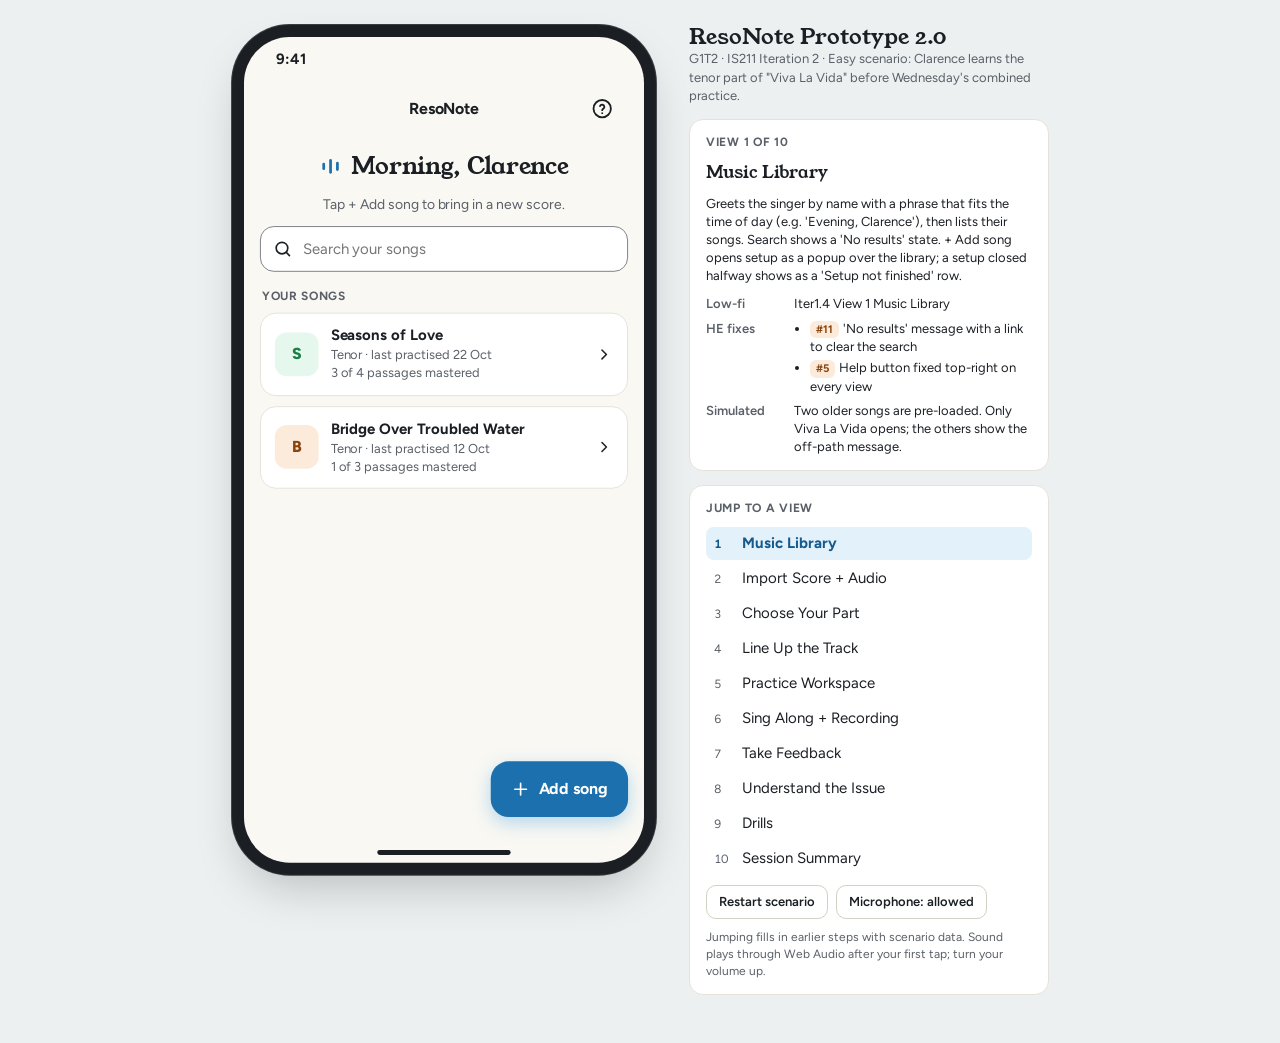
==== commit 1fae4e48: "Team feedback round 2: picker, wording, line-up limits, Loop-off fix, take/reference label, plain de" ====
--- a/index.html
+++ b/index.html
@@ -440,6 +440,8 @@
 .pcard .pi{margin-left:auto;color:var(--orange-ink);display:flex}
 .pcard .pa{font-size:14px;font-weight:700}
 .pcard .pw{font-size:13px;color:var(--muted)}
+.nowp{display:flex;align-items:center;gap:6px;font-size:13px;color:var(--ink);background:var(--blue-soft);border-radius:8px;padding:6px 8px;margin-top:2px}
+.nowp b{color:var(--blue-ink)}.nowp .d{color:var(--muted)}.nowp svg{flex:none;color:var(--blue-ink)}
 .pcard .pd{font-size:12px;color:var(--muted);background:var(--sunk);border-radius:8px;padding:6px 8px;margin-top:2px}
 .legend{display:flex;gap:14px;font-size:12px;color:var(--muted)}
 .legend i{display:inline-block;width:14px;height:8px;border-radius:2px;margin-right:5px;vertical-align:middle}
@@ -611,7 +613,7 @@
   {overall:79, pitch:73, timing:77, held:82}
 ];
 // Per-bar result strip for bars 33-48: g = good, a = check, r = fix first
-var BAR_STRIP = ["g","g","a","g","g","a","g","a","g","r","g","g","g","a","g","g"];
+var BAR_STRIP = ["g","g","g","g","g","a","g","a","g","r","g","g","g","g","g","g"];
 // The first take of a song is the whole song (bars 1-56), so the coach can find where to start. Outside the bridge
 // the scripted result is good except a few bars to check; the bridge uses BAR_STRIP, so bar 42 is still "fix first".
 var SONG_CHECK = [12, 27, 53];
@@ -665,11 +667,7 @@
   38:vidSet(38, "Bar 38 starts with a rest: the first note is on beat 2.", "Count beat 1 in your head. Come in on 2.", [0], "Then step down evenly: D, C, B.", [0,1,2],
      "Beat 1 is a rest. Breathe and count.", [], "Beat 2: come in on D.", [0], "Beats 3 and 4: C, then B.", [1,2]),
   40:vidSet(40, "Bar 40: eight quick notes, up to D and back down.", "Keep every note the same length: one-and-two-and.", [0,1,2,3,4,5,6,7], "Don't speed up at the top.", [3,4,5],
-     "Beat 1: G, A.", [0,1], "Beat 2: B, C.", [2,3], "Beats 3 and 4: D, C, B, A, all even.", [4,5,6,7]),
-  35:vidSet(35, "Bar 35: two long notes, C then B.", "Hold the B right up to the note. It tends to sag.", [1], "Keep the breath going for both beats.", [1],
-     "Beat 1: start the C.", [0], "Beat 2: hold the C.", [0], "Beats 3 and 4: the B. Keep it up.", [1]),
-  46:vidSet(46, "Bar 46: a big jump from A up to E, then D.", "Hear the E in your head before you jump.", [1], "Land on the E. Don't slide up to it.", [0,1],
-     "Beat 1: A.", [0], "Beat 2: jump to E.", [1], "Beats 3 and 4: hold the E, then D.", [1,2])
+     "Beat 1: G, A.", [0,1], "Beat 2: B, C.", [2,3], "Beats 3 and 4: D, C, B, A, all even.", [4,5,6,7])
 };
 function vidScript(v){ return VIDS[v.bar][v.kind]; }
 
@@ -705,7 +703,7 @@
    sim:"Scores are scripted per take number. The priority is always bar 42."},
   {id:"issue",name:"Understand the Issue",lofi:"View 10 Understand the Issue",
    does:"A three-way player (Your take / Reference / Both) for bar 42, overlays your pitch on the right notes, and explains three numbered problems in plain words. Tap a problem to hear just that part.",
-   he:[["#8","Each problem is named in plain language and leads with what to do; note names and cents sit behind 'Show music details'"]],
+   he:[["#8","Each problem is named in plain language and leads with what to do; the extra details behind 'Show music details' are in plain words too"]],
    sim:"'Your take' is synthesised: the run is 25 to 40 cents flat (the top G most), finishes a quarter beat early, and the held E stops after about 1 beat."},
   {id:"drills",name:"Drills",lofi:"Views 11–14 Targeted Drill (the watching part; the practising now happens on the workspace)",
    does:"Opens from 'Drills · bar 42' on Take Feedback, Understand the Issue or the workspace Coach card. Lists the bars to fix in the coach's order, each with its problem, and plays the coach video for the selected bar. One button, 'Practise bar 42', returns to the workspace set up for that bar. Watching only: no recording here.",
@@ -1022,7 +1020,7 @@
   }
   var shown = songs.filter(function(s){ return !q || s.t.toLowerCase().indexOf(q) >= 0; });
   var h = hdr('<span></span>', "ResoNote", "");
-  h += '<div class="body">' + greetHtml() + '<p class="lead intro">' + (S.song ? "Open a song to practise, or add a new one." : "Tap + Add song to bring in the score your director sent.") + '</p>';
+  h += '<div class="body">' + greetHtml() + '<p class="lead intro">' + (S.song ? "Open a song to practise, or add a new one." : "Tap + Add song to bring in a new score.") + '</p>';
   h += '<label class="search" data-tour="search">' + I.search + '<input id="q" type="search" placeholder="Search your songs" value="' + esc(S.query) + '" aria-label="Search your songs" autocomplete="off" data-input="query"></label>';
   h += '<div class="lib-h">Your songs</div>';
   if (!shown.length){
@@ -1039,7 +1037,7 @@
 SCREENS.import = function(){
   var m = S.imp, titleOk = m.title.trim().length > 0;
   var h = setupHdr("", "New song", "");
-  h += '<div class="body">' + steps3(1, "Next: choose your part") + pageTitle("Add a song", "Add the score and learning track your director sent. Only have the score? ResoNote can make the track from it.");
+  h += '<div class="body">' + steps3(1, "Next: choose your part") + pageTitle("Add a song", "Add the song's score and a learning track. Only have the score? ResoNote can make the track from it.");
   function fileCard(kind, f, tour, label, ic, hintTxt){
     var cls = f ? (f.bad ? "bad" : "ok") : "";
     return '<div class="file ' + cls + '" data-tour="' + tour + '"><span class="fi">' + ic + '</span><span class="ft"><b>' + label + ' <span class="req">* Required</span></b><span>' +
@@ -1108,6 +1106,11 @@
 function syncLead(){ return genTrack() ? 0 : -SYNC_TRUE; }   // seconds before the first sung note on the track
 function syncTarget(){ return -syncLead(); }                 // the offset that lines it up
 function syncAutoOff(){ return genTrack() ? 0 : SYNC_AUTO; }
+// Manual line-up limits: bar 1 can sit anywhere from the start of the count-in (offset 0, the track's first sound)
+// to the end of the drawn learning track, never beyond either end.
+function syncMax(){ return 0; }
+function syncMin(){ return -Math.floor((syncLead() + 4 * 240 / BPM) * 100) / 100; }
+function clampOff(v){ return Math.max(syncMin(), Math.min(syncMax(), Math.round(v * 100) / 100)); }
 var BAR_S = 240 / BPM;
 // Learning-track waveform: count-in clicks (orange spikes) then the sung tenor notes (attack, sustain with a little
 // wobble, release). Same shape every run.
@@ -1174,8 +1177,8 @@
     if (y.manual){
       h += '<section class="card pad" data-tour="offset" style="display:flex;flex-direction:column;gap:8px"><div class="row"><span class="lbl">Move track</span>' +
         '<span class="badge ' + (ok ? "g" : "a") + '" data-sync-status>' + syncStatus(off) + '</span></div>' +
-        '<div class="row"><button class="sbtn" data-act="nudge" data-arg="-0.05" aria-label="Move track earlier by 0.05 seconds">−</button><b class="tnum" style="font-size:18px" data-off>' + fmtOff(off) + '</b><button class="sbtn" data-act="nudge" data-arg="0.05" aria-label="Move track later by 0.05 seconds">+</button></div>' +
-        '<input id="sync-off" type="range" min="-5" max="5" step="0.01" value="' + off + '" aria-label="Audio offset in seconds, left is earlier" data-input="sync-off"><div class="ends"><span>← Earlier</span><span>0</span><span>Later →</span></div>' +
+        '<div class="row"><button class="sbtn" data-act="nudge" data-arg="-0.05"' + (off <= syncMin() ? ' disabled' : '') + ' aria-label="Move track earlier by 0.05 seconds">−</button><b class="tnum" style="font-size:18px" data-off>' + fmtOff(off) + '</b><button class="sbtn" data-act="nudge" data-arg="0.05"' + (off >= syncMax() ? ' disabled' : '') + ' aria-label="Move track later by 0.05 seconds">+</button></div>' +
+        '<input id="sync-off" type="range" min="' + syncMin() + '" max="' + syncMax() + '" step="0.01" value="' + off + '" aria-label="Audio offset in seconds, left is earlier" data-input="sync-off"><div class="ends"><span>← End of track</span><span>Start of count-in →</span></div>' +
         '<div class="acts"><button class="mini" data-act="sync-mark"' + (y.playing ? "" : " disabled") + '>' + I.flag + 'Set marker</button>' +
         '<button class="mini" data-act="sync-undo"' + (y.hist.length ? "" : " disabled") + '>' + I.undo + 'Undo</button>' +
         '<button class="mini" data-act="sync-reset"' + (off === syncAutoOff() ? " disabled" : "") + '>Reset to automatic</button></div>' +
@@ -1411,7 +1414,7 @@
       NB.tags.map(function(g){ return '<div class="issue"><span class="tag">' + g[0] + '</span><span>' + g[1] + '</span></div>'; }).join("") +
       (nb === 42 ? '<button class="btn sec full" style="height:48px" data-act="to-issue">' + I.play + 'Hear what went wrong</button>' : '') + '</section>';
   } else {
-    h += '<section class="card pad fixed" data-tour="prio"><div class="lbl" style="font-size:17px">Bridge clean</div><div class="sub">All five flagged bars are fixed. Sing it again before Wednesday to keep it.</div></section>';
+    h += '<section class="card pad fixed" data-tour="prio"><div class="lbl" style="font-size:17px">Bridge clean</div><div class="sub">All three flagged bars are fixed. Sing it again before Wednesday to keep it.</div></section>';
   }
   var M = [
     {k:"pitch", n:"Pitch", tip:"Did you sing the right notes?"},
@@ -1443,15 +1446,15 @@
   {n:1, name:"Flat", cat:"Pitch", a:.5, b:2,
    act:"Aim higher on the way up.",
    why:"The top notes are a bit low.",
-   det:"Sung vs written: E4 −25, F4 −35, G4 −40, F4 −30 cents. Within 25 cents counts as on pitch, so the F, G and F are off. The G was close to F♯."},
+   det:"All four quick notes were a little lower than written. The top note (G) was the furthest off, almost down to the note just below it. A tiny difference would not count, but these were low enough to hear."},
   {n:2, name:"Rushed", cat:"Timing", a:0, b:2,
    act:"Count “1 and 2 and” through the quick notes.",
    why:"The quick notes end early.",
-   det:"Four eighth notes over beats 1–2. Yours finished at beat 1¾, a quarter of a beat early."},
+   det:"The four quick notes should fill the first 2 beats. You sang them a little fast and finished early, so you reached the long note too soon."},
   {n:3, name:"Cut short", cat:"Held note", a:1.75, b:4,
    act:"Breathe before the quick notes.",
    why:"The long note stops after 1 beat, not 2.",
-   det:"Half note E4 on beats 3–4, about 0.9 s at 138 BPM. Yours lasted about 1 beat."}
+   det:"The long note (E) should last 2 beats, about 1 second at full speed. Yours stopped after about 1 beat."}
 ];
 SCREENS.issue = function(){
   var I8 = S.issue, p = I8.playing, det = I8.details, f = I8.focus;
@@ -1463,12 +1466,13 @@
     h += '<button data-act="issue-play" data-arg="' + o[0] + '" aria-pressed="' + (p === o[0]) + '">' + (p === o[0] ? I.pause : I.play) + o[1] + '</button>';
   });
   h += '</div>';
+  if (p === "cmp") h += nowPlaying();
   // chart
   var W = 340, H = 176, x0 = 34, x1 = W - 8, y0 = 26, y1 = H - 24, lo = 62, hi = 68;
   var X = function(beat){ return x0 + beat / 4 * (x1 - x0); }, Y = function(m){ return y1 - (m - lo) / (hi - lo) * (y1 - y0); };
   var c = '<svg class="chart" width="100%" viewBox="0 0 ' + W + ' ' + H + '" role="img" aria-label="Pitch overlay for bar 42: 1, your quick notes are below the target, most on the top note; 2, the quick notes finish a quarter beat early; 3, the long note stops a beat early">';
   if (f){ var P = P42[f - 1]; c += '<rect class="fz" x="' + X(P.a) + '" y="' + (y0 - 4) + '" width="' + (X(P.b) - X(P.a)) + '" height="' + (y1 - y0 + 8) + '" rx="6"/>'; }
-  [62, 64, 65, 67].forEach(function(m){ c += '<line class="gl" x1="' + x0 + '" x2="' + x1 + '" y1="' + Y(m) + '" y2="' + Y(m) + '"/>' + (det ? '<text x="4" y="' + (Y(m) + 3) + '">' + noteName(m) + '</text>' : ''); });
+  [62, 64, 65, 67].forEach(function(m){ c += '<line class="gl" x1="' + x0 + '" x2="' + x1 + '" y1="' + Y(m) + '" y2="' + Y(m) + '"/>' + (det ? '<text x="4" y="' + (Y(m) + 3) + '">' + NAMES[m % 12] + '</text>' : ''); });
   if (!det) c += '<text x="4" y="' + (y0 + 4) + '">higher</text><text x="4" y="' + (y1) + '">lower</text>';
   for (var bt = 0; bt < 4; bt++) c += '<text x="' + (X(bt) - 3) + '" y="' + (H - 6) + '">' + (bt + 1) + '</text>';
   c += '<text x="' + x1 + '" y="' + (H - 6) + '" text-anchor="end">beats</text>';
@@ -1485,12 +1489,12 @@
   c += '</svg>';
   h += '<section class="card pad" data-tour="chart" style="display:flex;flex-direction:column;gap:6px"><div class="eyebrow">Your pitch</div>' + c +
     '<div class="legend"><span><i style="background:var(--blue-soft);border:1px solid var(--blue)"></i>Right notes</span><span><i style="background:var(--orange)"></i>You</span></div></section>';
-  h += '<section class="card pad" data-tour="probs" style="display:flex;flex-direction:column;gap:8px"><div class="row"><span class="eyebrow">What the coach heard</span><span class="hint">Tap to hear</span></div>';
+  h += '<section class="card pad" data-tour="probs" style="display:flex;flex-direction:column;gap:8px"><div class="row"><span class="eyebrow">What the coach heard</span><span class="hint">Tap to hear yours, then the reference</span></div>';
   P42.forEach(function(P){
     var on = f === P.n, pl = on && p === "seg";
     h += '<button class="pcard' + (on ? " on" : "") + '" data-act="issue-focus" data-arg="' + P.n + '" aria-pressed="' + on + '" aria-label="' + P.name + ': ' + (pl ? "pause" : "hear this part, yours then the reference") + '">' +
       '<span class="pn">' + P.n + '</span><span class="pb2"><span class="pt"><b>' + P.name + '</b><span class="hint">' + P.cat + '</span><span class="pi">' + (pl ? I.pause : I.play) + '</span></span>' +
-      '<span class="pa">' + P.act + '</span><span class="pw">' + P.why + '</span>' + (det ? '<span class="pd">' + P.det + '</span>' : '') + '</span></button>';
+      '<span class="pa">' + P.act + '</span><span class="pw">' + P.why + '</span>' + (pl ? nowPlaying() : '') + (det ? '<span class="pd">' + P.det + '</span>' : '') + '</span></button>';
   });
   h += '<button class="link" style="align-self:flex-start" data-act="issue-details" aria-pressed="' + det + '">' + (det ? "Hide music details" : "Show music details") + '</button>';
   h += '</section>';
@@ -1500,6 +1504,11 @@
 function marker(x, y, n, txt, bg){
   return '<g class="mkr">' + (bg ? '<rect x="' + (x - 9) + '" y="' + (y - 13) + '" width="' + (txt.length * 6.5 + 24) + '" height="18" rx="4" fill="var(--card)"/>' : '') + '<circle cx="' + x + '" cy="' + (y - 4) + '" r="7"/><text class="mn" x="' + x + '" y="' + (y - 0.5) + '" text-anchor="middle">' + n + '</text><text class="an" x="' + (x + 10) + '" y="' + y + '">' + txt + '</text></g>';
 }
+// Two-pass playback (Both, or tapping a problem) plays the singer's take first, then the reference.
+// This line says which one is sounding; tick() keeps it current.
+function issuePass(){ var I8 = S.issue, ps = I8.passes; if (!ps || ps.length < 2) return 0; return I8.t / (60 / BPM) >= ps[1].off - .4 ? 1 : 0; }
+function nowPlayingText(k){ return k ? '<span class="d">1 Your take</span> → <b>2 Reference</b> <span class="d">(how it should sound)</span>' : '<b>1 Your take</b> → <span class="d">2 Reference (how it should sound)</span>'; }
+function nowPlaying(){ return '<span class="nowp" data-now role="status" aria-live="polite">' + I.play + '<span data-now-t>' + nowPlayingText(issuePass()) + '</span></span>'; }
 // Schedule a bar's notes between beats a and b, for "you" or "ref", starting `off` beats from now.
 function play42(who, a, b, off){ playBar(42, who, a, b, off); }
 function playBar(bar, who, a, b, off){
@@ -1512,7 +1521,7 @@
 function startIssue(mode, a, b){
   stopTones();
   var I8 = S.issue, len = b - a, gap = .75;
-  I8.playing = mode; I8.start = performance.now();
+  I8.playing = mode; I8.start = performance.now(); I8.t = 0;
   I8.passes = mode === "you" || mode === "ref" ? [{off:0, a:a, b:b}] : [{off:0, a:a, b:b}, {off:len + gap, a:a, b:b}];
   if (mode === "ref") play42("ref", a, b, 0);
   else { play42("you", a, b, 0); if (mode !== "you") play42("ref", a, b, len + gap); }
@@ -1523,8 +1532,6 @@
   var ns = NOTES[bar].map(function(n){ return {m:n[0], s:n[1], d:n[2], det:0}; });
   if (bar === 38) ns.forEach(function(n){ n.s = Math.max(0, n.s - .4); });                            // came in early
   if (bar === 40) ns.forEach(function(n, i){ n.s = n.s * (i < 4 ? .8 : 1) + (i >= 4 ? -.2 : 0); n.d = .42; }); // uneven
-  if (bar === 35) ns[1].det = -35;                                                                       // long B low
-  if (bar === 46) ns[1].det = -40;                                                                       // high E flat
   return ns;
 }
 function youTake42(){
@@ -1601,22 +1608,18 @@
 // The bars the coach flagged in the bridge, in the order to fix them. Every bar drills the same way:
 // coach video, guided slower -> guided full speed -> on your own, beat by beat after 2 misses, then re-sing the bridge.
 // misses = the scripted misses at the goal settings (only bar 42 has them, matching the easy scenario).
-var ORDER = [42, 38, 40, 35, 46];
+var ORDER = [42, 38, 40];   // 3 bars for the prototype, so a tester can finish a session
 var BARS = {
   42:{name:"the high run into the held note", short:"High run into the held note", probs:"Flat on the high notes, rushed run, long note cut short.",
       tags:[["1 Flat","Top notes a bit low."],["2 Rushed","Quick notes too fast."],["3 Cut short","Long note too short."]], before:58, after:92, misses:["pitch","timing"]},
   38:{name:"came in early", short:"Came in early", probs:"You came in on beat 1; the first note is on beat 2.",
       tags:[["Early","Came in a little before the beat."]], before:64, after:90, misses:[]},
   40:{name:"uneven quick notes", short:"Uneven quick notes", probs:"The eight quick notes bunch up in the middle.",
-      tags:[["Uneven","Quick notes not evenly spaced."]], before:66, after:91, misses:[]},
-  35:{name:"long note a bit low", short:"Long note a bit low", probs:"The long B sags below the note.",
-      tags:[["Low","The long B drifts flat."]], before:70, after:93, misses:[]},
-  46:{name:"jump up to the high E", short:"Jump up to the high E", probs:"The jump from A up to E lands a bit low.",
-      tags:[["Low jump","The high E lands flat."]], before:68, after:90, misses:[]}
+      tags:[["Uneven","Quick notes not evenly spaced."]], before:66, after:91, misses:[]}
 };
 var BAR42 = BARS[42];
 // The bridge take that checks a drilled bar, by how many bars are fixed so far.
-var TAKE_FIXED = [{overall:86, pitch:84, timing:85, held:90},{overall:89, pitch:87, timing:88, held:92},{overall:91, pitch:90, timing:90, held:93},{overall:93, pitch:92, timing:93, held:94},{overall:95, pitch:94, timing:95, held:96}];
+var TAKE_FIXED = [{overall:86, pitch:84, timing:85, held:90},{overall:90, pitch:88, timing:89, held:93},{overall:95, pitch:94, timing:95, held:96}];
 function isFixed(bar){ return S.session.mastered.indexOf(bar) >= 0; }
 function drillFor(bar){ S.drills = S.drills || {}; if (!S.drills[bar]) S.drills[bar] = freshDrill(bar); return S.drills[bar]; }
 // One source for session numbers so both screens always agree. If the viewer jumps straight
@@ -1681,8 +1684,6 @@
       [{name:"VivaLaVida_tenor_learning.mid", size:"38 KB", meta:"MIDI · saved from Telegram, Sun 6:12 pm"},{name:"VivaLaVida_full_mix.mp3", size:"4.8 MB", meta:"MP3 · all parts, Sun 6:13 pm"}];
     h += '<div class="scrim"><div class="sheet" role="dialog" aria-label="Choose a file"><div class="row"><h3>Choose ' + (kind === "score" ? "the score" : "the learning track") + '</h3><button class="ib" data-act="close" aria-label="Close">' + I.close + '</button></div><p>Recent files</p>';
     files.forEach(function(f, i){ h += '<button class="opt" data-act="pick-file" data-arg="' + i + '"><span class="fi" style="width:36px;height:36px;border-radius:10px;background:var(--sunk);display:flex;align-items:center;justify-content:center;flex:none">' + (kind === "score" ? I.doc : I.note) + '</span><span><span class="ot">' + esc(f.name) + '</span><span class="od">' + esc(f.meta) + '</span></span></button>'; });
-    if (kind === "audio"){ var sOk = S.imp.score && !S.imp.score.bad;
-      h += '<p style="margin-top:4px">Don\'t have one?</p><button class="opt" data-act="gen-track"' + (sOk ? '' : ' disabled') + '><span class="fi" style="width:36px;height:36px;border-radius:10px;background:var(--blue-soft);color:var(--blue-ink);display:flex;align-items:center;justify-content:center;flex:none">' + I.doc + '</span><span><span class="ot">Make one from the score</span><span class="od">' + (sOk ? "Uses " + esc(S.imp.score.name) : "Choose the score first") + '</span></span></button>'; }
     h += '</div></div>';
     S._pickFiles = files;
   }
@@ -1922,18 +1923,19 @@
   // workspace playback
   if (S.view === "workspace" && w.playing){
     var prevBar = Math.floor(w.pos);
-    var tr = {pos:w.pos, a:w.loop ? w.loopA - 1 : 0, b:w.loop ? w.loopB : NBARS, loop:true, bpm:wsBpm()};
-    if (!w.loop && w.pos < tr.a) tr.a = 0;
-    var ended = advance(tr, dt, function(n, bar, barSec){
+    // Loop on: repeat between the handles. Loop off: play to the end handle once, then stop there
+    // (the next Play starts again from the start handle).
+    var tr = {pos:w.pos, a:w.loopA - 1, b:w.loopB, loop:w.loop, bpm:wsBpm()};
+    var ended = w.pos >= w.loopB && !w.loop ? true : advance(tr, dt, function(n, bar, barSec){
       if (!w.tenorMute) tone(n[0], n[2] / 4 * barSec * .95, .22 * w.tenorVol / 100);
       flashKey(n[0], n[2] / 4 * barSec);
     }, function(k, bar){
       if (w.metro) click(k === 0);
       if (k === 0 && !w.othersMute) chord(bar, .2 * w.othersVol / 100);
     });
-    w.pos = tr.pos;
-    if (!w.loop && w.pos >= w.loopB){ w.pos = w.loopB; }
-    if (wsSystemKey() !== S._sysKey) refreshScore();
+    w.pos = Math.min(tr.pos, w.loopB);
+    if (ended){ w.playing = false; w.started = false; render(); }
+    else if (wsSystemKey() !== S._sysKey) refreshScore();
   }
   // passage recording
   if (S.view === "record" && S.rec.phase !== "judging" && S.rec.phase !== "idle"){
@@ -2076,6 +2078,8 @@
     S.issue.t = (now - S.issue.start) / 1000;
     var cur = phone.querySelector("[data-cur]"), beats = S.issue.t / (60 / BPM), ps = S.issue.passes || [{off:0, a:0, b:4}], at = null;
     ps.forEach(function(q){ if (beats >= q.off && beats <= q.off + (q.b - q.a)) at = q.a + beats - q.off; });
+    var nowEl = phone.querySelector("[data-now-t]"), pk = issuePass();
+    if (nowEl && nowEl.dataset.k !== String(pk)){ nowEl.dataset.k = pk; nowEl.innerHTML = nowPlayingText(pk); }
     if (cur){ var xx = 34 + (at || 0) / 4 * (340 - 8 - 34); cur.setAttribute("x1", xx); cur.setAttribute("x2", xx); cur.style.display = at === null ? "none" : ""; }
     var last = ps[ps.length - 1];
     if (beats > last.off + (last.b - last.a) + .2){ S.issue.playing = null; render(); }
@@ -2137,14 +2141,14 @@
       break;
     // sync
     case "to-parts": S.sync.auto = "idle"; go("parts"); break;
-    case "nudge": S.sync.hist.push(S.sync.offset); S.sync.offset = Math.max(-5, Math.min(5, Math.round((S.sync.offset + Number(arg)) * 100) / 100)); render(); break;
+    case "nudge": S.sync.hist.push(S.sync.offset); S.sync.offset = clampOff(S.sync.offset + Number(arg)); render(); break;
     case "sync-play":
       S.sync.playing = !S.sync.playing; S.sync.autoCheck = false;
       if (S.sync.playing) S.sync.t = 0;
       render(); break;
     case "sync-mark":
       S.sync.hist.push(S.sync.offset); S.sync.marker = S.sync.t;
-      S.sync.offset = -Math.round(S.sync.t * 100) / 100; render(); break;
+      S.sync.offset = clampOff(-S.sync.t); render(); break;
     case "sync-undo": if (S.sync.hist.length){ S.sync.offset = S.sync.hist.pop(); S.sync.marker = null; } render(); break;
     case "sync-manual": S.sync.manual = !S.sync.manual; render(); break;
     case "sync-reset": S.sync.hist.push(S.sync.offset); S.sync.offset = syncAutoOff(); S.sync.marker = null; render(); break;
@@ -2328,7 +2332,7 @@
     var p = t.selectionStart; render(); var ti = document.getElementById("title"); if (ti){ ti.focus(); ti.setSelectionRange(p, p); }
   }
   else if (k === "sync-off"){
-    S.sync.offset = Number(t.value);
+    S.sync.offset = clampOff(Number(t.value));
     var aud = phone.querySelector("[data-aud]"); if (aud) aud.style.transform = "translateX(" + (40 + S.sync.offset * SYNC_PX) + "px)";
     var o = phone.querySelector("[data-off]"); if (o) o.textContent = fmtOff(S.sync.offset);
     var st = phone.querySelector("[data-sync-status]"), ok2 = Math.abs(S.sync.offset - SYNC_TRUE) <= .12;
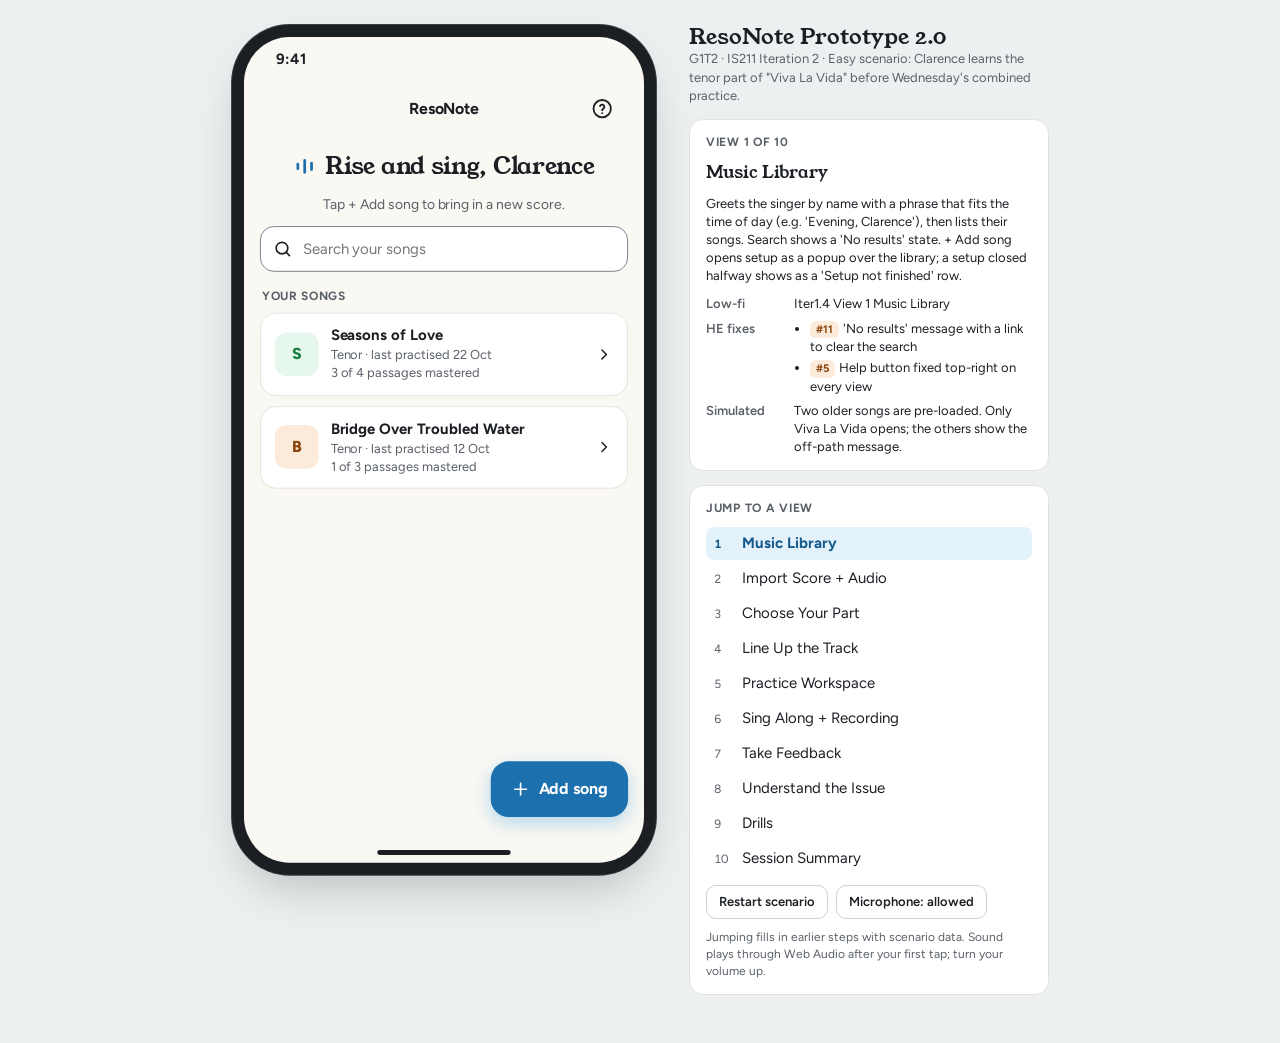
==== commit 8a0f6164: "Rename the phone-only link to ?final (?demo still works) Co-Authored-By: Claude Opus 5.5 <noreply@an" ====
--- a/index.html
+++ b/index.html
@@ -66,7 +66,7 @@
 /* ---------- Guide rail ---------- */
 .guide{width:360px;max-width:100%;display:flex;flex-direction:column;gap:14px;min-width:0}
 /* A/B test links show the phone only: no guide text, no view switcher */
-.ab .guide{display:none}
+.ab .guide,.demo .guide{display:none}
 .guide h1{font-family:var(--f-serif);font-weight:400;font-size:22px;line-height:1.2;margin:0;text-wrap:balance}
 .guide .lede{margin:0;color:var(--muted);font-size:13px}
 .gcard{background:var(--card);border:1px solid var(--line);border-radius:14px;padding:14px 16px;display:flex;flex-direction:column;gap:10px}
@@ -572,6 +572,10 @@
 // tap-to-type so the control is the one thing that differs. No parameter = the normal design (all three).
 var AB_TEMPO = (function(){ try { var t = new URLSearchParams(location.search).get("tempo"); return t === "slider" || t === "buttons" ? t : null; } catch(e){ return null; } })();
 if (AB_TEMPO) document.documentElement.classList.add("ab");
+// ?final = the full app with no guide text beside the phone (for demos and the pitch video). The normal link keeps the guide.
+// ?demo (the first name for this link) still works.
+var DEMO = (function(){ try { var q = new URLSearchParams(location.search); return q.has("final") || q.has("demo"); } catch(e){ return false; } })();
+if (DEMO) document.documentElement.classList.add("demo");
 var NBARS = 56;
 var SECTIONS = [
   {name:"Intro",a:1,b:8},{name:"Verse 1",a:9,b:16},{name:"Verse 2",a:17,b:24},
@@ -1792,7 +1796,7 @@
 }
 
 function renderGuide(){
-  if (AB_TEMPO) return;
+  if (AB_TEMPO || DEMO) return;
   var v = VIEWS[viewIndex(S.view)], h = "";
   h += '<div><h1>ResoNote Prototype 2.0</h1><p class="lede">G1T2 · IS211 Iteration 2 · Easy scenario: Clarence learns the tenor part of "Viva La Vida" before Wednesday\'s combined practice.</p></div>';
   h += '<section class="gcard gnow" aria-live="polite"><h2>View ' + (viewIndex(S.view) + 1) + ' of ' + VIEWS.length + '</h2><div class="vn">' + v.name + '</div><p>' + v.does + '</p><dl><dt>Low-fi</dt><dd>Iter1.4 ' + v.lofi + '</dd><dt>HE fixes</dt><dd><ul>' +
